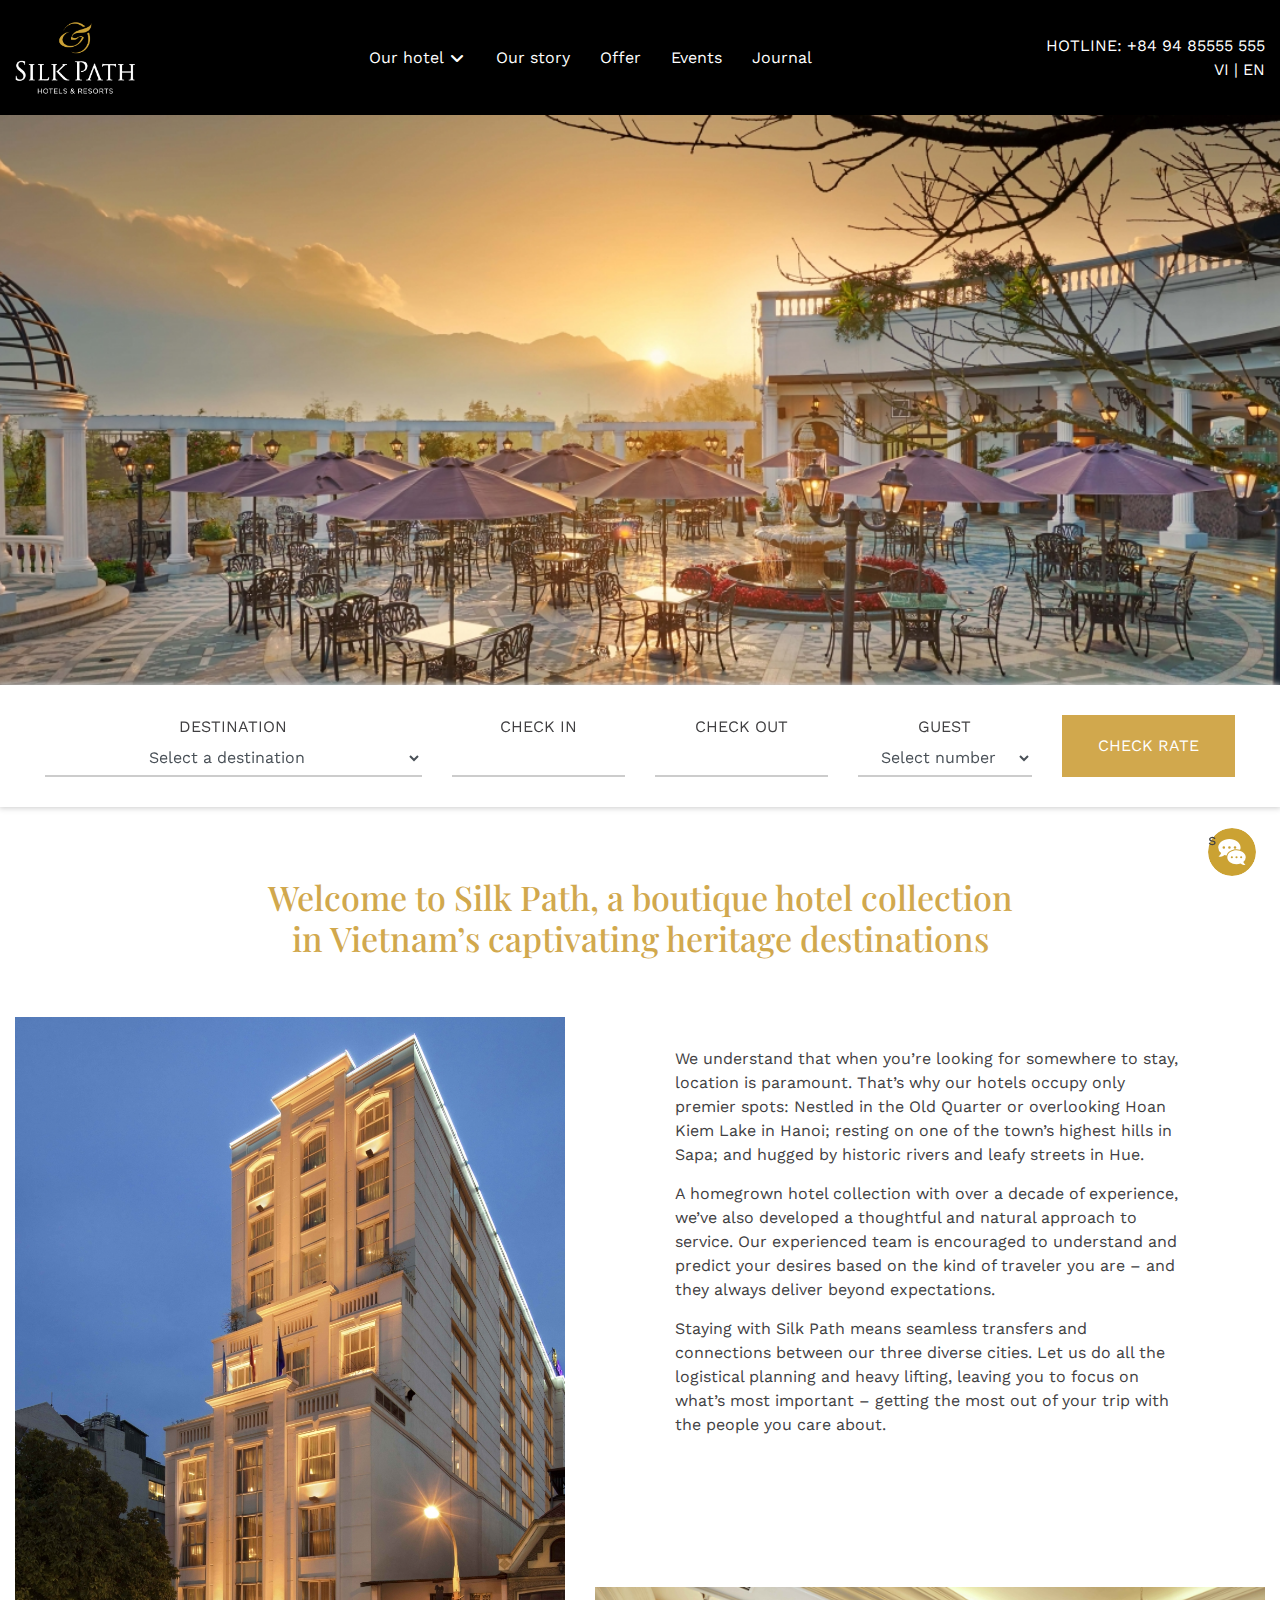
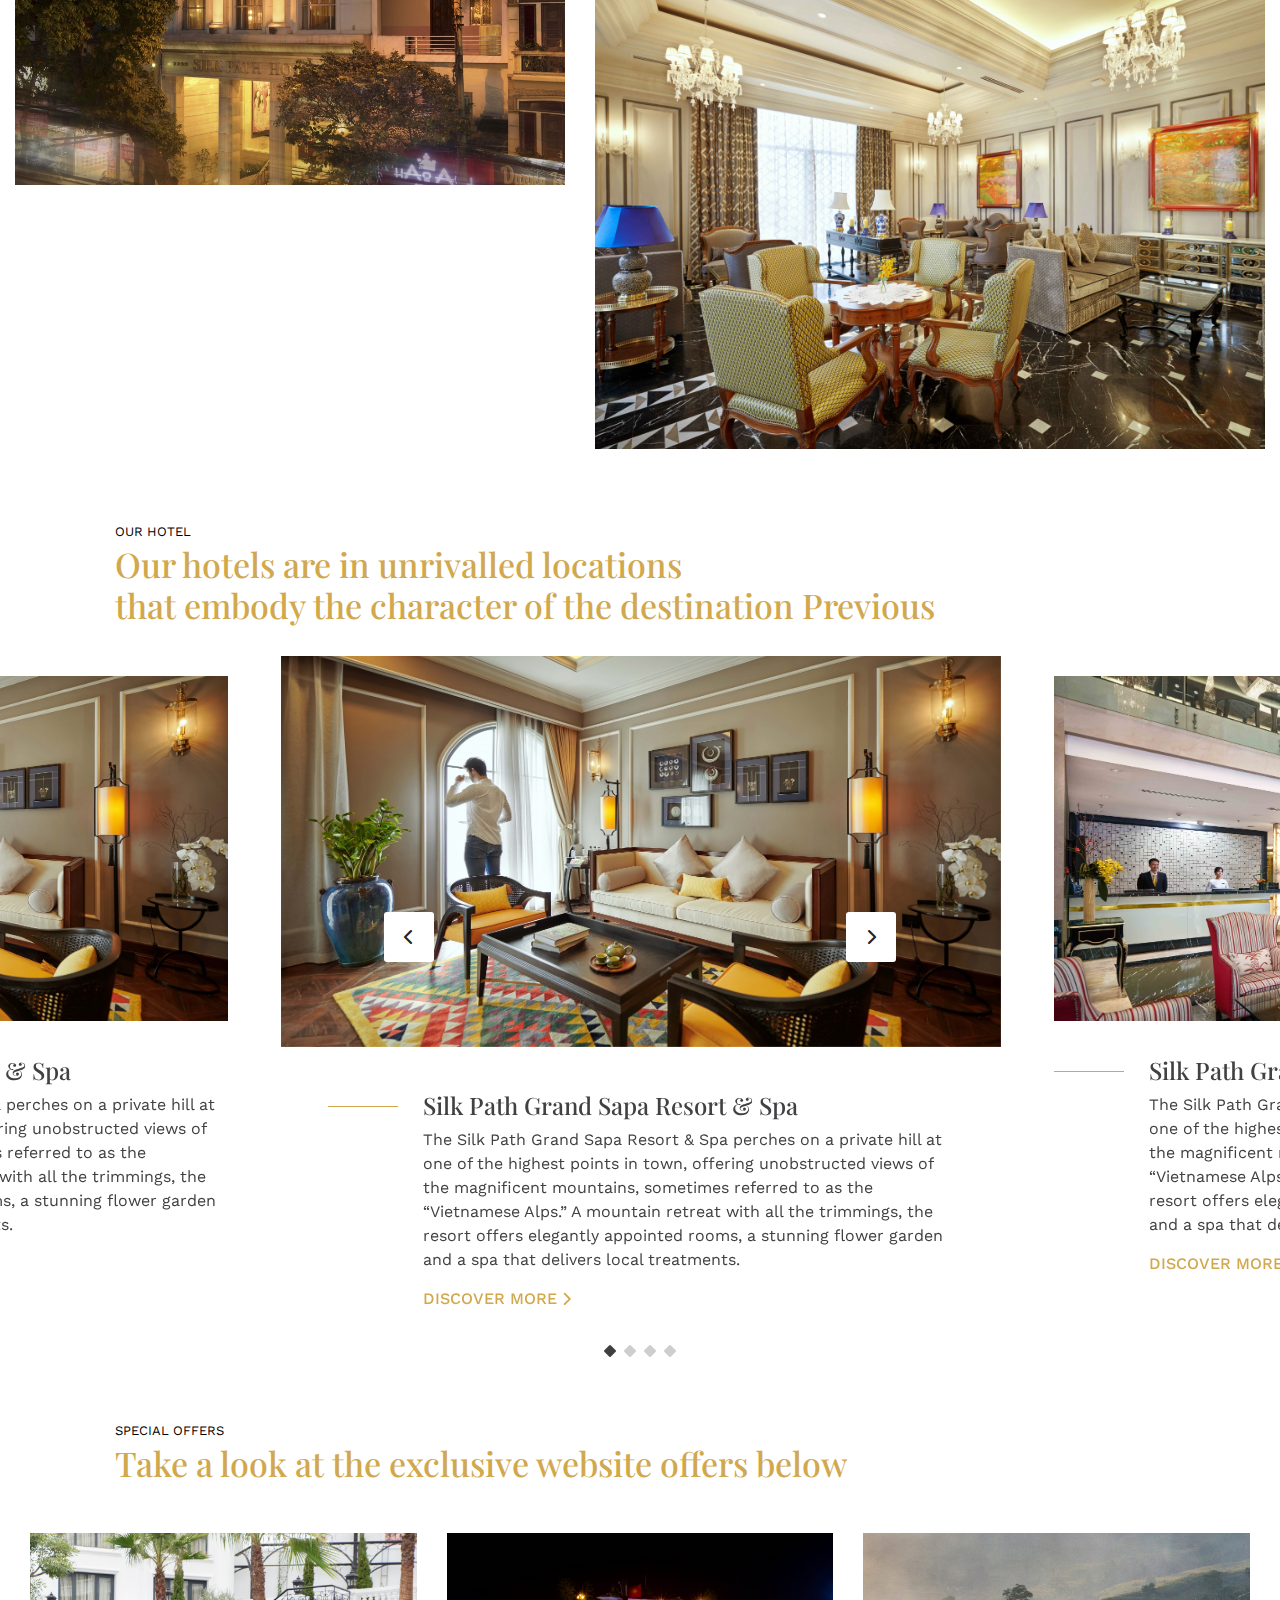
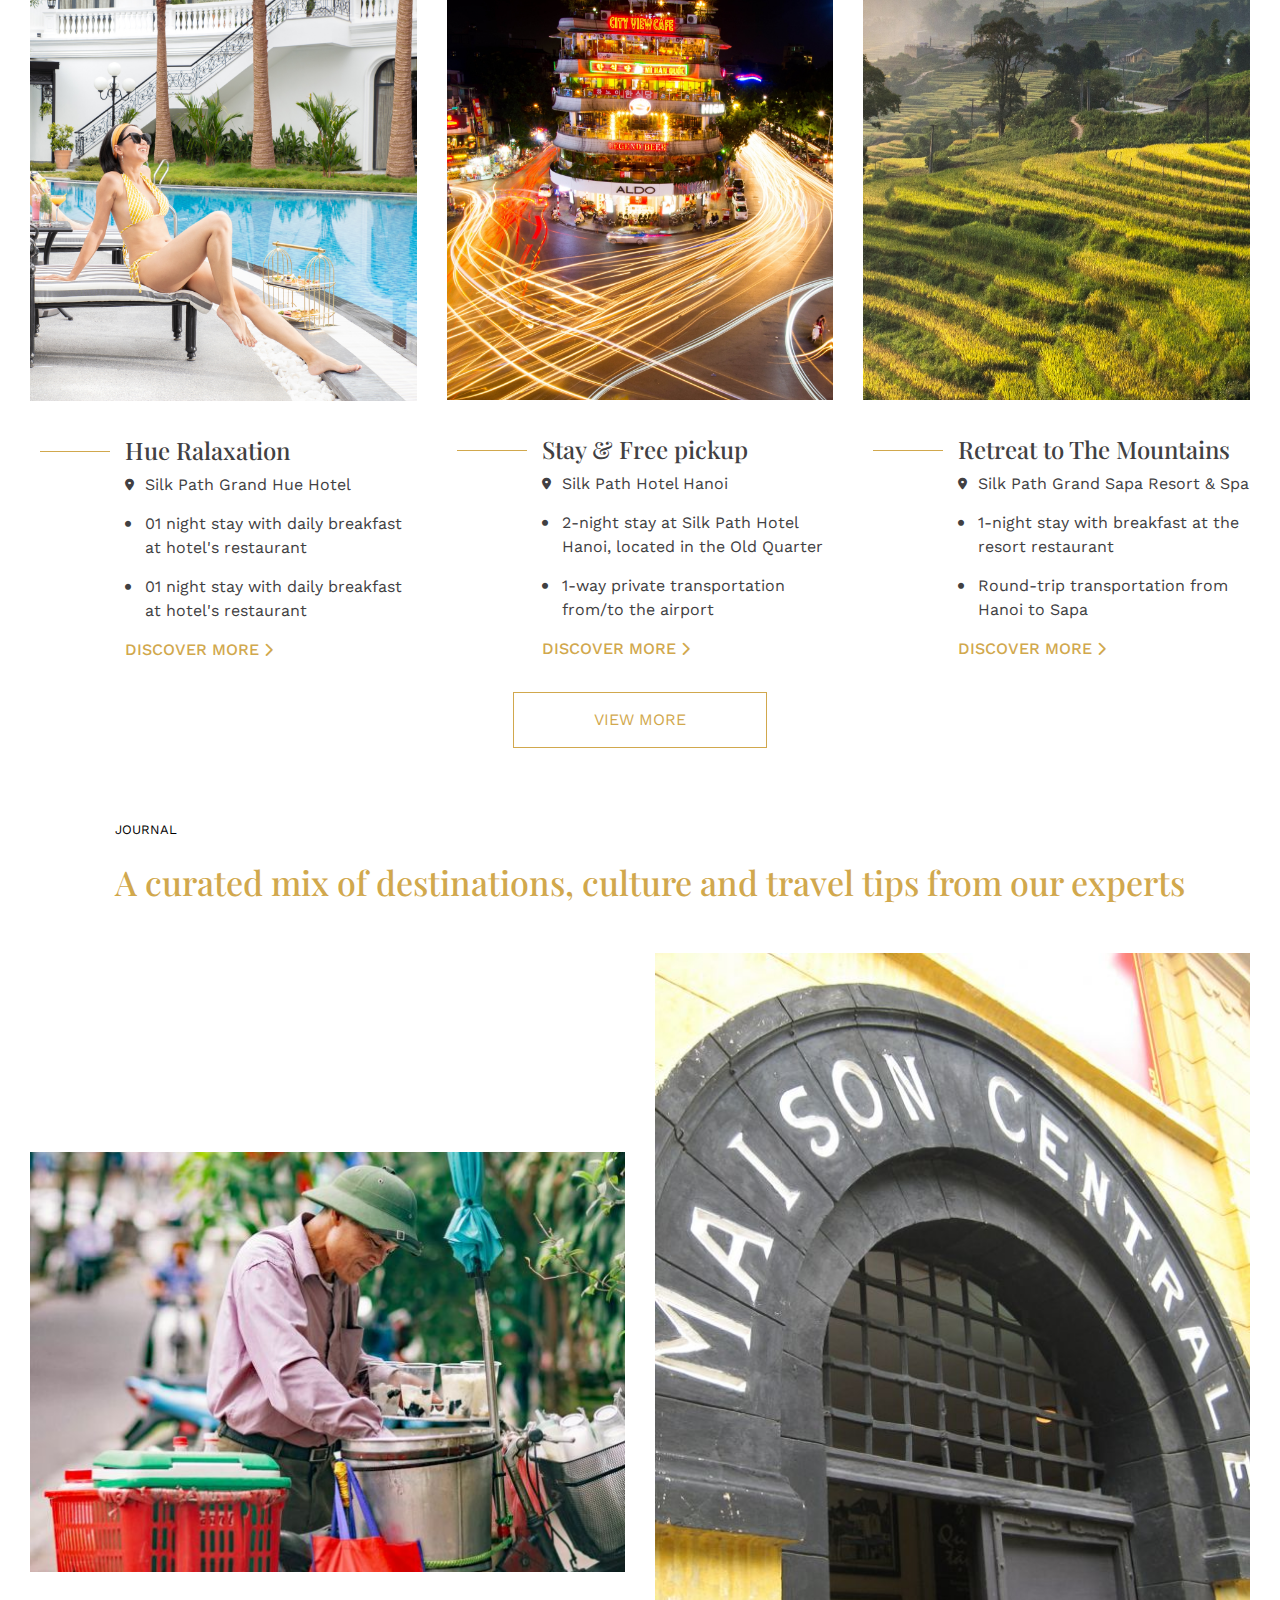
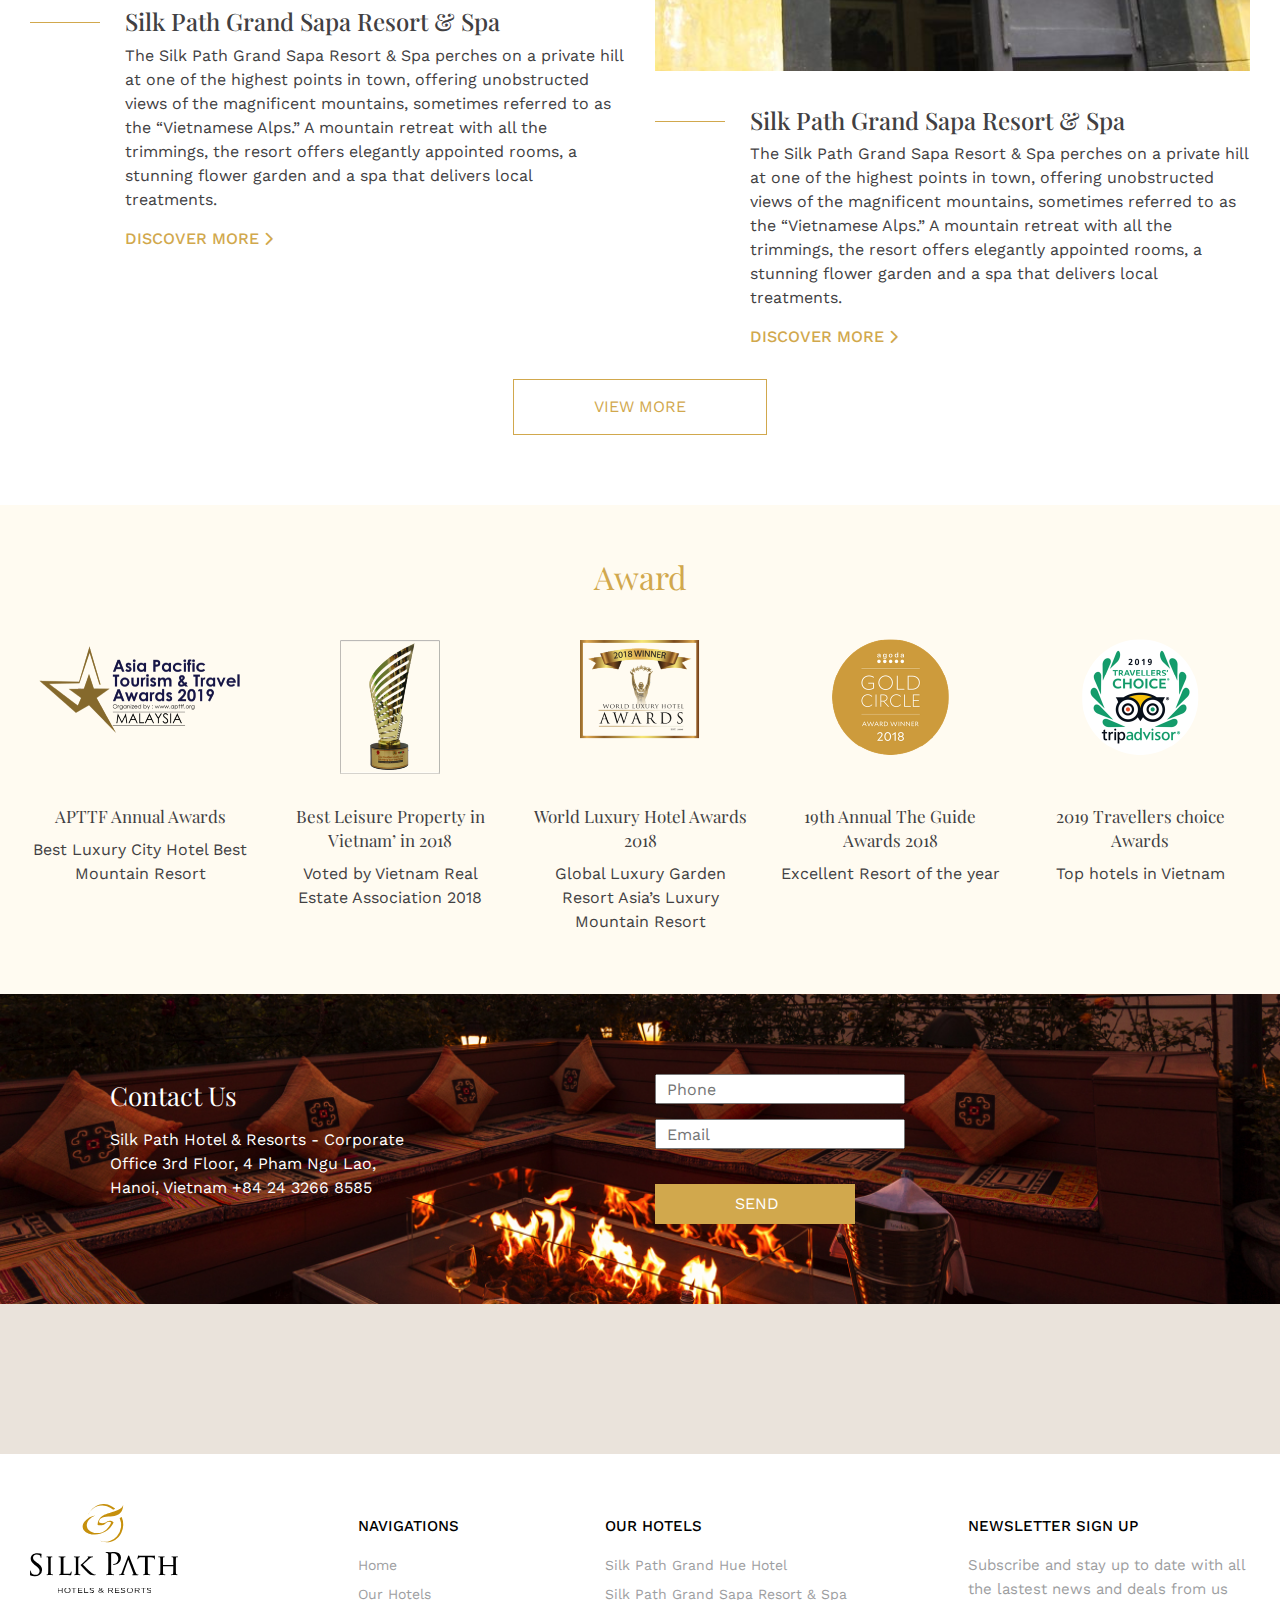
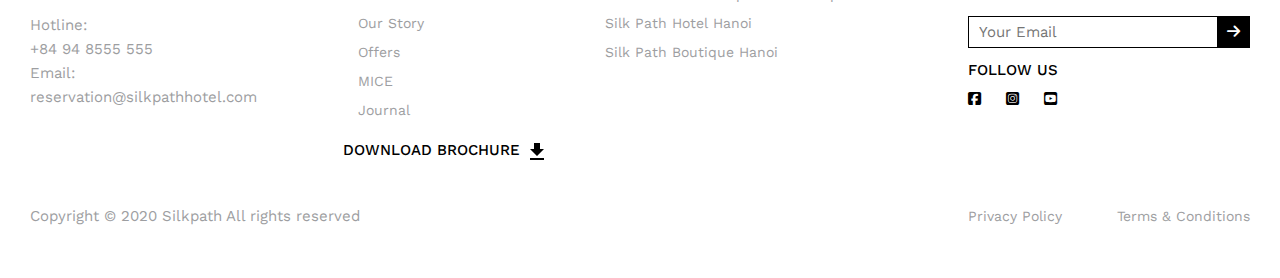
==== index.html @ f896dba0 "d" ====
<!DOCTYPE html>
<html lang="en">

<head>
    <meta charset="UTF-8">
    <meta http-equiv="X-UA-Compatible" content="IE=edge">
    <meta name="viewport" content="width=device-width, initial-scale=1.0">
    <title>PartHotel</title>
    <link rel="stylesheet" href="https://cdnjs.cloudflare.com/ajax/libs/font-awesome/6.1.1/css/all.min.css" />
    <link rel="stylesheet" href="./lib/bootstrap/css/bootstrap.min.css">
    <link rel="stylesheet" href="https://cdnjs.cloudflare.com/ajax/libs/animate.css/4.1.1/animate.min.css" />
    <link rel="stylesheet" href="https://cdnjs.cloudflare.com/ajax/libs/OwlCarousel2/2.3.4/assets/owl.carousel.css" />
    <link rel="stylesheet" href="https://cdnjs.cloudflare.com/ajax/libs/OwlCarousel2/2.3.4/assets/owl.theme.default.min.css" />
    <link rel="stylesheet" href="https://cdnjs.cloudflare.com/ajax/libs/jqueryui/1.12.1/jquery-ui.min.css" />
    <link rel="stylesheet" href="./lib/css/style.css">
</head>

<body>
    <div class="wrapper">
        <header class="header">
            <div class="container">
                <div class="row">
                    <div class="logo">
                        <a href="#">
                            <img src="./images/logo.png" alt="">
                        </a>
                    </div>
                    <nav class="menu">
                        <ul class="menu-list">
                            <li class="menu-item">
                                <a href="#" class="menu-link">
                                    Our hotel
                                </a>
                                <div class="drop-menu">
                                    <div class="container">
                                        <div class="row">
                                            <div class="drop-menu__item col-3">
                                                <a href="">
                                                    <div class="thumd">
                                                        <img src="./images/HUE_-_Menu.jpg" alt="">
                                                    </div>
                                                    <div class="desc">
                                                        <span>Silk Path Grand Sapa Resort & Spa</span>
                                                    </div>
                                                </a>
                                            </div>
                                            <div class="drop-menu__item col-3">
                                                <a href="">
                                                    <div class="thumd">
                                                        <img src="./images/HOTEL_HANOI_-_Menu.jpg" alt="">
                                                    </div>
                                                    <div class="desc">
                                                        <span>Silk Path Grand Hue Hotel</span>
                                                    </div>
                                                </a>

                                            </div>
                                            <div class="drop-menu__item col-3">
                                                <a href="">
                                                    <div class="thumd">
                                                        <img src="./images/SAPA-_Menu.jpg" alt="">
                                                    </div>
                                                    <div class="desc">
                                                        <span>Silk Path Hotel Hanoi</span>
                                                    </div>
                                                </a>

                                            </div>
                                            <div class="drop-menu__item col-3">
                                                <a href="">
                                                    <div class="thumd">
                                                        <img src="./images/Boutique_Hanoi_-_Menu_500x500.jpg" alt="">
                                                    </div>
                                                    <div class="desc">
                                                        <span>Silk Path Boutique Hanoi</span>
                                                    </div>
                                                </a>

                                            </div>
                                        </div>

                                    </div>
                                </div>
                            </li>
                            <li class="menu-item">
                                <a href="#" class="menu-link">
                                    Our story
                                </a>
                            </li>
                            <li class="menu-item">
                                <a href="#" class="menu-link">
                                    Offer
                                </a>
                            </li>
                            <li class="menu-item">
                                <a href="#" class="menu-link">
                                    Events
                                </a>
                            </li>
                            <li class="menu-item">
                                <a href="#" class="menu-link">
                                    Journal
                                </a>
                            </li>
                        </ul>
                    </nav>
                    <div class="header-hotline">
                        <span class="hotline">
                            hotline: 
                            <a href="tel:+84 94 8555 555">
                            +84 94 85555 555
                            </a>
                        </span>
                        <br>
                        <span class="change-language"> vi |</span>
                        <span class="change-language"> en</span>
                    </div>
                    <div class="toggle-menu">
                        <span></span>
                        <span></span>
                        <span></span>
                    </div>
                </div>
            </div>
        </header>
        <main class="main">
            <section class="banner">
                <div class="banner-main owl-carousel owl-theme">
                    <div class="bg-slide">
                        <img src="./images/Home_ban_1.jpg" alt="">
                    </div>
                    <div class="bg-slide">
                        <img src="./images/Home_ban_2.jpg" alt="">
                    </div>
                    <div class="bg-slide">
                        <img src="https://th.bing.com/th/id/R.38cf7e58b9b75344204c9ecca7949e4c?rik=bgV5yjZsQWBWNA&pid=ImgRaw&r=0" alt="">
                    </div>
                </div>
            </section>
            <section class="check-rate">
                <div class="container form-check">
                    <form action="#" class="form-check__content">
                        <div class="row">
                            <div class="col-md-4">
                                <span>destination</span>
                                <select name="hotelname" class="form-control">
                                    <option value="">Select a destination</option>
                                    <option value="silkpart1">
                                        Silk Path Grand Hue Hotel
                                    </option>
                                    <option value="silkpart2">
                                        Silk Path Grand Sapa Resort & Spa
                                    </option>
                                    <option value="silkpart3">
                                        Silk Path Hotel Hanoi
                                    </option>
                                    <option value="silkpart4">
                                        Silk Path Boutique Hanoi
                                    </option>
                                </select>
                            </div>
                            <div class="col-md-2">
                                <span>check in</span>
                                <input type="text" class="form-control check-in" id="date1" name="date1">
                            </div>
                            <div class="col-md-2">
                                <span>check out</span>
                                <input type="text" class="form-control check-out" id="date2" name="date2">
                            </div>
                            <div class="col-md-2">
                                <span>guest</span>
                                <select class="form-control" name="guest-number"> 
                                    <option value="">Select number</option>
                                    <option value="1">1</option>
                                    <option value="2">2</option>
                                    <option value="3">3</option>
                                    <option value="4">4</option>
                                    <option value="5">5</option>
                                    <option value="6">6</option>
                                    <option value="7">7</option>
                                    <option value="8">8</option>
                                    <option value="9">9</option>
                                    <option value="10">10</option>
                                </select>
                            </div>
                            <div class="col-md-2">
                                <button type="submit" class="btn-check-rate">check rate</button>
                            </div>
                        </div>
                    </form>

                </div>
            </section>
            <section class="hotel-area">
                <div class="container">
                    <div class="title">
                        <h3>
                            Welcome to Silk Path, a boutique hotel collection
                            <br> in Vietnam’s captivating heritage destinations
                        </h3>
                    </div>
                    <div class="grid-area">
                        <div class="item thumd">
                            <img src="./images/area.jpg" alt="">
                        </div>
                        <div class="item desc">
                            <p>
                                We understand that when you’re looking for somewhere to stay, location is paramount. That’s why our hotels occupy only premier spots: Nestled in the Old Quarter or overlooking Hoan Kiem Lake in Hanoi; resting on one of the town’s highest hills in Sapa;
                                and hugged by historic rivers and leafy streets in Hue.
                            </p>
                            <p>
                                A homegrown hotel collection with over a decade of experience, we’ve also developed a thoughtful and natural approach to service. Our experienced team is encouraged to understand and predict your desires based on the kind of traveler you are – and they
                                always deliver beyond expectations.
                            </p>
                            <p>
                                Staying with Silk Path means seamless transfers and connections between our three diverse cities. Let us do all the logistical planning and heavy lifting, leaving you to focus on what’s most important – getting the most out of your trip with the people
                                you care about.
                            </p>
                        </div>
                        <div class="item thumd2">
                            <img src="./images/area1.jpg" alt="">
                        </div>
                    </div>
                </div>
            </section>
            <section class="hotel-slide">
                <div class="container">
                    <div class="title-slide">
                        <span class="title-1">our hotel</span>
                        <h3>
                            Our hotels are in unrivalled locations
                            <br> that embody the character of the destination Previous

                        </h3>
                    </div>

                </div>
                <div class="slide-ourhotel owl-carousel owl-theme">
                    <div class="item">
                        <img src="./images/slide1.jpg" alt="">
                        <div class="item-cont">
                            <h4>
                                Silk Path Grand Sapa Resort & Spa
                            </h4>
                            <p>
                                The Silk Path Grand Sapa Resort & Spa perches on a private hill at one of the highest points in town, offering unobstructed views of the magnificent mountains, sometimes referred to as the “Vietnamese Alps.” A mountain retreat with all the trimmings,
                                the resort offers elegantly appointed rooms, a stunning flower garden and a spa that delivers local treatments.
                            </p>
                            <a href="#" class="btn-more">
                                discover more
                            </a>
                        </div>
                    </div>
                    <div class="item">
                        <img src="./images/slide2.jpg" alt="">
                        <div class="item-cont">
                            <h4>
                                Silk Path Grand Sapa Resort & Spa
                            </h4>
                            <p>
                                The Silk Path Grand Sapa Resort & Spa perches on a private hill at one of the highest points in town, offering unobstructed views of the magnificent mountains, sometimes referred to as the “Vietnamese Alps.” A mountain retreat with all the trimmings,
                                the resort offers elegantly appointed rooms, a stunning flower garden and a spa that delivers local treatments.
                            </p>
                            <a href="#" class="btn-more">
                                discover more
                            </a>
                        </div>
                    </div>
                    <div class="item">
                        <img src="./images/slide3.jpg" alt="">
                        <div class="item-cont">
                            <h4>
                                Silk Path Grand Sapa Resort & Spa
                            </h4>
                            <p>
                                The Silk Path Grand Sapa Resort & Spa perches on a private hill at one of the highest points in town, offering unobstructed views of the magnificent mountains, sometimes referred to as the “Vietnamese Alps.” A mountain retreat with all the trimmings,
                                the resort offers elegantly appointed rooms, a stunning flower garden and a spa that delivers local treatments.
                            </p>
                            <a href="#" class="btn-more">
                                discover more
                            </a>
                        </div>
                    </div>
                    <div class="item">
                        <img src="./images/slide1.jpg" alt="">
                        <div class="item-cont">
                            <h4>
                                Silk Path Grand Sapa Resort & Spa
                            </h4>
                            <p>
                                The Silk Path Grand Sapa Resort & Spa perches on a private hill at one of the highest points in town, offering unobstructed views of the magnificent mountains, sometimes referred to as the “Vietnamese Alps.” A mountain retreat with all the trimmings,
                                the resort offers elegantly appointed rooms, a stunning flower garden and a spa that delivers local treatments.
                            </p>
                            <a href="#" class="btn-more">
                                discover more
                            </a>
                        </div>
                    </div>
                </div>
            </section>
            <section class="offer">
                <div class="container">
                    <div class="title-offer">
                        <span class="title-1">SPECIAL OFFERS</span>
                        <h3>
                            Take a look at the exclusive website offers below
                        </h3>
                    </div>
                    <div class="row">

                        <div class="col-md-4 item-offer">
                            <div class="item-offer__thumd">
                                <img src="./images/offer.jpg" alt="">
                            </div>

                            <div class="item-offer__cont">
                                <h4>
                                    Hue Ralaxation
                                </h4>
                                <p class="locate">Silk Path Grand Hue Hotel</p>
                                <p class="list-local">
                                    01 night stay with daily breakfast at hotel's restaurant
                                </p>
                                <p class="list-local">
                                    01 night stay with daily breakfast at hotel's restaurant
                                </p>
                                <a href="#" class="btn-more">
                                discover more
                                </a>
                            </div>
                            <div class="infor-hide">
                                <div class="block-infor">
                                    <h4>
                                        Hue Ralaxation
                                    </h4>
                                    <p>
                                        Make the absolute most of your stay at the Silk Path Grand Hue Hotel with our Hue Relaxation package, from
                                        <strong>
                                            VND 1,980,000 per night
                                        </strong>
                                    </p>
                                    <div class="block-infor__list">
                                        <strong>
                                            Included:
                                        </strong>
                                        <p>
                                            1 night stay with daily breakfast at hotel's restaurant
                                        </p>
                                        <p>
                                            Free of charge for 2 children under 6 (sharing bed with parents)
                                        </p>
                                        <p>
                                            Welcome drink
                                        </p>
                                        <p>
                                            Complimentary early check-in from 12:00, late check-out till 14:00 (subject to hotel availability)
                                        </p>
                                        <p>
                                            Complimentary upgrade to Classic room (subject to hotel availability)
                                        </p>
                                        <p>
                                            Discount 10% at hotel restaurant (not combined with other on-going promotions)
                                        </p>
                                        <p>
                                            Discount 10% at Chi Spa (not combined with other on-going promotions)
                                        </p>
                                        <p>
                                            Free access to swimming pool, fitness center, sauna
                                        </p>
                                    </div>
                                    <a href="#" class="btn-more">
                                        discover more
                                    </a>
                                    <div class="btn">
                                        <a href="#" class="btn_booknow">Book now</a>
                                    </div>
                                </div>
                            </div>
                        </div>
                        <div class="col-md-4 item-offer">
                            <div class="item-offer__thumd">
                                <img src="./images/offer1.jpg" alt="">
                            </div>

                            <div class="item-offer__cont">
                                <h4>
                                    Stay & Free pickup
                                </h4>
                                <p class="locate">Silk Path Hotel Hanoi</p>
                                <p class="list-local">
                                    2-night stay at Silk Path Hotel Hanoi, located in the Old Quarter
                                </p>
                                <p class="list-local">
                                    1-way private transportation from/to the airport
                                </p>
                                <a href="#" class="btn-more">
                                discover more
                                </a>
                            </div>
                            <div class="infor-hide">
                                <div class="block-infor">
                                    <h4>
                                        Stay & Free pickup
                                    </h4>
                                    <p>
                                        Enjoy your stay and feel the vibe of Hanoi at our elegant hotel at the heart of the city, special rate only from
                                        <strong>
                                            VND 1,400,000 night
                                        </strong>
                                    </p>
                                    <div class="block-infor__list">
                                        <strong>
                                            Included:
                                        </strong>
                                        <p>
                                            02-night stay at Superior room
                                        </p>
                                        <p>
                                            Free 1-way private transportation from/to the airport
                                        </p>
                                        <p>
                                            High-speed internet: WiFi & cable
                                        </p>
                                        <p>
                                            Free room upgrade to Deluxe room (upon availability)
                                        </p>
                                        <p>
                                            Free early check-in from 11:00am and late check-out till 02:00pm (upon availability)
                                        </p>

                                    </div>
                                    <a href="#" class="btn-more">
                                        discover more
                                    </a>
                                    <div class="btn">
                                        <a href="#" class="btn_booknow">Book now</a>
                                    </div>
                                </div>
                            </div>
                        </div>
                        <div class="col-md-4 item-offer">
                            <div class="item-offer__thumd">
                                <img src="./images/offer2.jpg" alt="">
                            </div>

                            <div class="item-offer__cont">
                                <h4>
                                    Retreat to The Mountains
                                </h4>
                                <p class="locate">Silk Path Grand Sapa Resort & Spa</p>
                                <p class="list-local">
                                    1-night stay with breakfast at the resort restaurant
                                </p>
                                <p class="list-local">
                                    Round-trip transportation from Hanoi to Sapa
                                </p>
                                <a href="#" class="btn-more">
                                discover more
                                </a>
                            </div>
                            <div class="infor-hide">
                                <div class="block-infor">
                                    <h4>
                                        Retreat to The Mountains
                                    </h4>
                                    <p>
                                        Enjoy one night in a classic balcony room overlooking our lush, green garden, plus roundtrip&nbsp;transportation from Hanoi to Sapa, only
                                        <strong>
                                            VND 1,550,000 per person
                                        </strong>
                                    </p>
                                    <div class="block-infor__list">
                                        <strong>
                                            Included:
                                        </strong>
                                        <p>
                                            1 night at Classic Garden view, with breakfast at the resort restaurant
                                        </p>
                                        <p>
                                            Roundtrip transportation from Hanoi to Sapa
                                        </p>
                                        <p>
                                            Access to the heated indoor swimming pool, gym, Kidz Club
                                        </p>
                                        <p>
                                            Discount 30% on spa services
                                        </p>
                                        <p>
                                            Discount 10% on food & beverage
                                        </p>
                                        <p>
                                            Free early check-in or late check-out (subject to availability)
                                        </p>

                                    </div>
                                    <a href="#" class="btn-more">
                                        discover more
                                    </a>
                                    <div class="btn">
                                        <a href="#" class="btn_booknow">Book now</a>
                                    </div>
                                </div>
                            </div>
                        </div>

                    </div>
                    <div class="view-more__offer">
                        <a href="#" class="btn-viewmore">
                            view more
                        </a>
                    </div>
                </div>
            </section>
            <section class="journal">
                <div class="container">
                    <div class="title">
                        <div class="title-1">
                            journal
                        </div>
                        <h3>
                            A curated mix of destinations, culture and travel tips from our experts
                        </h3>
                    </div>
                    <div class="row">
                        <div class="col-md-6 jour-left">
                            <div class="img-thumd">
                                <img src="./images/jour1.jpg" alt="">
                            </div>
                            <div class="item-cont">
                                <h4>
                                    Silk Path Grand Sapa Resort & Spa
                                </h4>
                                <p>
                                    The Silk Path Grand Sapa Resort & Spa perches on a private hill at one of the highest points in town, offering unobstructed views of the magnificent mountains, sometimes referred to as the “Vietnamese Alps.” A mountain retreat with all the trimmings,
                                    the resort offers elegantly appointed rooms, a stunning flower garden and a spa that delivers local treatments.
                                </p>
                                <a href="#" class="btn-more">
                                    discover more
                                </a>
                            </div>
                        </div>
                        <div class="col-md-6 jour-right">
                            <div class="img-thumd">
                                <img src="./images/jour2.jpg" alt="">
                            </div>
                            <div class="item-cont">
                                <h4>
                                    Silk Path Grand Sapa Resort & Spa
                                </h4>
                                <p>
                                    The Silk Path Grand Sapa Resort & Spa perches on a private hill at one of the highest points in town, offering unobstructed views of the magnificent mountains, sometimes referred to as the “Vietnamese Alps.” A mountain retreat with all the trimmings,
                                    the resort offers elegantly appointed rooms, a stunning flower garden and a spa that delivers local treatments.
                                </p>
                                <a href="#" class="btn-more">
                                    discover more
                                </a>
                            </div>
                        </div>
                    </div>
                    <div class="view-more__journal">
                        <a href="#" class="btn-viewmore">view more</a>
                    </div>
                </div>
            </section>
            <section class="award">
                <div class="container">
                    <div class="title-award">
                        Award
                    </div>
                    <div class="row">
                        <div class="col-md list-award">
                            <div class="img">
                                <img src="./images/award1.png" alt="">
                            </div>
                            <div class="name">
                                APTTF Annual Awards
                            </div>
                            <div class="brief">
                                Best Luxury City Hotel Best Mountain Resort
                            </div>
                        </div>
                        <div class="col-md list-award">
                            <div class="img">
                                <img src="./images/award2.png" alt="">
                            </div>
                            <div class="name">
                                Best Leisure Property in Vietnam’ in 2018
                            </div>
                            <div class="brief">
                                Voted by Vietnam Real Estate Association 2018

                            </div>
                        </div>
                        <div class="col-md list-award">
                            <div class="img">
                                <img src="./images/award3.png" alt="">
                            </div>
                            <div class="name">
                                World Luxury Hotel Awards 2018
                            </div>
                            <div class="brief">
                                Global Luxury Garden Resort Asia’s Luxury Mountain Resort
                            </div>
                        </div>
                        <div class="col-md list-award">
                            <div class="img">
                                <img src="./images/award4.png" alt="">
                            </div>
                            <div class="name">
                                19th Annual The Guide Awards 2018
                            </div>
                            <div class="brief">
                                Excellent Resort of the year
                            </div>
                        </div>
                        <div class="col-md list-award">
                            <div class="img">
                                <img src="./images/award5.png" alt="">
                            </div>
                            <div class="name">
                                2019 Travellers choice Awards
                            </div>
                            <div class="brief">
                                Top hotels in Vietnam
                            </div>
                        </div>
                    </div>
                </div>
            </section>
            <section class="contact-us">
                <div class="container">
                    <div class="row">
                        <div class="col-md-6">
                            <div class="title-contact">
                                Contact Us
                            </div>
                            <div class="contact-infor">
                                <p>
                                    Silk Path Hotel & Resorts - Corporate Office 3rd Floor, 4 Pham Ngu Lao, Hanoi, Vietnam +84 24 3266 8585
                                </p>
                            </div>
                        </div>
                        <div class="col-md-6">
                            <form action="" class="form-contact">
                                <input type="text" name="phone-contact" id="" class="phone-contact" placeholder="Phone">
                                <input type="email" name="email-contact" id="" class="email-contact" placeholder="Email">
                                <button type="submit" class="btn-contact">Send</button>
                            </form>
                        </div>
                    </div>
                </div>
            </section>
            <section class="map">
                <div class="map-main">
                    <iframe src="https://www.google.com/maps/embed?pb=!1m14!1m12!1m3!1d7447.6183430604115!2d105.77457770000002!3d21.040320200000004!2m3!1f0!2f0!3f0!3m2!1i1024!2i768!4f13.1!5e0!3m2!1svi!2s!4v1648433170745!5m2!1svi!2s" width="600" height="450" style="border:0;"
                        allowfullscreen="" loading="lazy" referrerpolicy="no-referrer-when-downgrade"></iframe>
                </div>
            </section>
        </main>
        <footer class="footer">
            <div class="container">
                <div class="row">
                    <div class="col-md-3">
                        <a href="#" class="logo-footer">
                            <img src="./images/logo_foot.svg"">
                        </a>
                        <div class="footer-contact__infor">
                            <div>Hotline:</div>
                            <div>
                                <a href="tel:+84 94 8555 555"> 
                                    +84 94 8555 555
                                </a>
                            </div>
                            <div>Email:</div>
                            <div>
                                <a href="mailto:reservation@silkpathhotel.com">
                                    reservation@silkpathhotel.com
                                </a>
                            </div>
                        </div>
                    </div>
                    <div class="col-md-6">
                        <div class="row">
                            <div class="col-5">
                                <div class="title-footer">
                                    NAVIGATIONS
                                </div>
                                <div class="menu-footer">
                                    <ul>
                                        <li>
                                            <a href="">
                                                Home
                                            </a>
                                        </li>
                                        <li>
                                            <a href="">
                                                Our Hotels
                                            </a>
                                        </li>
                                        <li>
                                            <a href="">
                                                Our Story
                                            </a>
                                        </li>
                                        <li>
                                            <a href="">
                                                Offers
                                            </a>
                                        </li>
                                        <li>
                                            <a href="">
                                                MICE
                                            </a>
                                        </li>
                                        <li>
                                            <a href="">
                                                Journal
                                            </a>
                                        </li>
                                    </ul>
                                </div>
                            </div>
                            <div class="col-7">
                                <div class="title-footer">
                                    OUR HOTELS
                                </div>
                                <div class="menu-footer">
                                    <ul>
                                        <li>
                                            <a href="">
                                                Silk Path Grand Hue Hotel
                                            </a>
                                        </li>
                                        <li>
                                            <a href="">
                                                Silk Path Grand Sapa Resort & Spa
                                            </a>
                                        </li>
                                        <li>
                                            <a href="">
                                                Silk Path Hotel Hanoi
                                            </a>
                                        </li>
                                        <li>
                                            <a href="">
                                                Silk Path Boutique Hanoi
                                            </a>
                                        </li>

                                    </ul>

                                </div>
                            </div>
                            <a href="" class="link-dowload">
                                DOWNLOAD BROCHURE
                                <img src="./images/icon_download.svg" alt="">
                            </a>
                        </div>
                    </div>
                    <div class="col-md-3">
                        <div class="title-footer">
                            NEWSLETTER SIGN UP
                        </div>
                        <p class="text-sub">
                            Subscribe and stay up to date with all the lastest news and deals from us
                        </p>
                        <div class="sub-contact">
                            <input type="text" name="email-sub" id="" class="email-sub" placeholder="Your Email">
                            <button type="submit" class="btn-sub">
                                <!-- <i class="fa-solid fa-arrow-right"></i> -->
                            </button>
                        </div>
                        <div class="title-footer follow-us">
                            follow us
                        </div>
                        <div class="social">
                            <a href="">
                                <i class="fa-brands fa-facebook-square"></i>
                            </a>
                            <a href="">
                                <i class="fa-brands fa-instagram-square"></i>
                            </a>
                            <a href="">
                                <i class="fa-brands fa-youtube-square"></i>
                            </a>
                        </div>
                    </div>
                </div>
                <div class="row btm-footer">
                    <div class="col-md-9">
                        Copyright © 2020 Silkpath All rights reserved
                    </div>
                    <div class="col-md-3">
                        <a href="" class="link-footer">Privacy Policy </a>
                        <a href="" class="link-footer">Terms & Conditions</a>
                    </div>
                </div>
            </div>
        </footer>
        <div class="mobile-menu">
            <div class="mobile-menu__cont">
                <div class="close">
                    <span></span>
                    <span></span>
                    <span></span>
                </div>
                <div class="mobile-title">
                    Menu
                </div>
                <ul class="mobile-list">
                    <li>
                        <a href="">OUR HOTELS</a>
                        <ul class="menu-child">
                            <li><a href="">
                                SILK PATH GRAND SAPA RESORT & SPA
                            </a></li>
                            <li><a href="">
                                SILK PATH GRAND HUE HOTEL
                            </a></li>
                            <li><a href="">
                                SILK PATH HOTEL HANOI
                            </a></li>
                            <li><a href="">
                                SILK PATH BOUTIQUE HANOI
                            </a></li>
                        </ul>
                    </li>
                    <li>
                        <a href="">OUR STORY</a>
                    </li>
                    <li>
                        <a href="">OFFERS</a>
                    </li>
                    <li>
                        <a href="">EVENTS</a>
                    </li>
                    <li>
                        <a href="">JOURNAL</a>
                    </li>
                </ul>
            </div>
        </div>
        <div class="triggle-btn">
            s
        </div>
    </div>
    <script src="./lib/bootstrap/js/bootstrap.min.js"></script>
    <script src="./lib/js/jquery-3.6.0.min.js"></script>

    <script src="https://cdnjs.cloudflare.com/ajax/libs/OwlCarousel2/2.3.4/owl.carousel.min.js "></script>
    <script src="https://cdnjs.cloudflare.com/ajax/libs/jqueryui/1.12.1/jquery-ui.min.js"></script>
    <script src="./lib/js/style.js"></script>
</body>

</html>
---- lib/css/style.css ----
@charset "UTF-8";
@import url("https://fonts.googleapis.com/css2?family=Playfair+Display:ital,wght@0,400;0,500;0,700;0,800;0,900;1,500&family=Work+Sans:ital,wght@0,300;0,400;0,500;0,600;0,700;0,800;0,900;1,300;1,400;1,800&display=swap");
* {
  margin: 0;
  padding: 0;
  box-sizing: border-box;
}

.header {
  background-color: black;
  padding: 20px 0;
  color: white;
  position: relative;
}
.header .logo img {
  width: 120px;
  height: 75px;
  object-fit: cover;
}
.header .menu-list {
  display: flex;
  flex-wrap: wrap;
  align-items: center;
  gap: 30px;
  list-style: none;
  margin-bottom: 0;
}
.header .menu-list .menu-item .menu-link {
  display: inline-block;
  color: currentColor;
  position: relative;
}
.header .menu-list .menu-item .menu-link:hover {
  color: #D1A84D;
}
.header .menu-list .menu-item:nth-child(1) {
  margin-right: 22px;
}
.header .menu-list .menu-item:nth-child(1) .menu-link::before {
  content: "\f107";
  font-family: "Fontawesome";
  position: absolute;
  top: 50%;
  right: -20px;
  transform: translate(0, -50%);
  transition: all 0.3s linear;
}
.header .menu-list .menu-item .drop-menu {
  position: absolute;
  left: 0;
  right: 0;
  background: black;
  z-index: 2;
  top: 0;
  opacity: 0;
  visibility: hidden;
  padding: 20px 0;
  transition: all 0.3s linear;
}
.header .menu-list .menu-item .drop-menu .row {
  align-items: flex-start;
}
.header .menu-list .menu-item .drop-menu .row .thumd img {
  width: 100%;
  height: 100%;
  object-fit: cover;
}
.header .menu-list .menu-item .drop-menu .row .desc {
  font-family: "Playfair Display";
  text-align: center;
  padding: 20px 0;
  color: white;
}
.header .menu-list .menu-item.show .menu-link::before {
  transform: translate(0, -50%) rotate(180deg);
  transition: all 0.3s linear;
}
.header .menu-list .menu-item.show .drop-menu {
  top: 88px;
  opacity: 1;
  visibility: visible;
  transition: all 0.3s linear;
}
.header .header-hotline {
  text-align: right;
  text-transform: uppercase;
}
.header .header-hotline a {
  color: currentColor;
}
.header .toggle-menu {
  width: 30px;
  height: 25px;
  cursor: pointer;
  display: none;
}
.header .toggle-menu span {
  display: block;
  width: 30px;
  height: 3px;
  margin-bottom: 5px;
  background-color: currentColor;
  transition: all 0.3s linear;
}
.header .toggle-menu.show span:nth-child(1) {
  transform: translateY(8px) translateX(0) rotate(45deg);
  transition: all 0.3s ease-in-out;
}
.header .toggle-menu.show span:nth-child(2) {
  opacity: 0;
}
.header .toggle-menu.show span:nth-child(3) {
  transform: translateY(-8px) translateX(0) rotate(-45deg);
  transition: all 0.3s ease-in-out;
}
@media (max-width: 865px) {
  .header .menu {
    display: none;
  }
  .header .header-hotline {
    display: none;
  }
  .header .toggle-menu {
    display: block;
  }
}

.header.fixed {
  position: fixed;
  top: 0;
  left: 0;
  right: 0;
  z-index: 9;
  padding: 12px 0;
}

section.banner .banner-main .bg-slide {
  height: 70vh;
}
section.banner .banner-main .bg-slide img {
  width: 100%;
  height: 100%;
  object-fit: cover;
}
@media (max-width: 768px) {
  section.banner .banner-main .bg-slide {
    height: 50vh;
  }
}
@media (max-width: 540px) {
  section.banner .banner-main .bg-slide {
    height: 30vh;
  }
}
section.banner .banner-main .owl-dots {
  display: none !important;
}

section.check-rate .form-check {
  padding: 30px;
  background: #fff;
  margin-top: -60px;
  position: relative;
  z-index: 1;
  box-shadow: 0px 0px 6px 1px #ccc;
}
section.check-rate .form-check span {
  display: block;
  text-align: center;
  text-transform: uppercase;
}
section.check-rate .form-check .form-control {
  border-radius: 0;
  border: none;
  border-bottom: solid 2px #ccc;
  text-align: center;
}
@media (max-width: 768px) {
  section.check-rate .form-check .form-control {
    margin-bottom: 20px;
  }
}
section.check-rate .form-check .btn-check-rate {
  background: #D1A84D;
  color: #fff;
  font-size: 16px;
  text-transform: uppercase;
  border: none;
  width: 100%;
  padding: 19px;
}
@media (max-width: 768px) {
  section.check-rate .form-check .btn-check-rate {
    padding: 15px;
  }
}

section.hotel-area {
  padding: 70px 0 70px;
}
section.hotel-area .title {
  text-align: center;
}
section.hotel-area .grid-area {
  display: grid;
  grid-template-columns: repeat(8, 1fr);
  grid-template-rows: repeat(8, 1fr);
  grid-gap: 30px;
  padding-top: 50px;
}
section.hotel-area .grid-area .thumd {
  grid-column: 1/span 4;
  grid-row: 1/span 7;
}
section.hotel-area .grid-area .thumd img {
  width: 100%;
  height: 100%;
  object-fit: cover;
}
section.hotel-area .grid-area .desc {
  grid-column: 5/span 8;
  grid-row: 1/span 5;
  padding: 30px 80px 70px;
}
section.hotel-area .grid-area .thumd2 {
  grid-column: 5/span 8;
  grid-row: 6/span 8;
}
section.hotel-area .grid-area .thumd2 img {
  width: 100%;
  height: 100%;
  object-fit: cover;
}
@media (max-width: 991px) {
  section.hotel-area .grid-area {
    grid-gap: 16px;
  }
  section.hotel-area .grid-area .desc {
    padding: 30px 15px 0;
  }
}
@media (max-width: 768px) {
  section.hotel-area .grid-area {
    grid-template-rows: auto;
  }
  section.hotel-area .grid-area .thumd {
    grid-column: 1/span 8;
    grid-row: 1/span 3;
    height: 50vh;
  }
  section.hotel-area .grid-area .desc {
    grid-column: 1/span 8;
    grid-row: 4/span 2;
    padding: 15px;
  }
  section.hotel-area .grid-area .thumd2 {
    grid-column: 1/span 8;
    grid-row: 6/span 3;
  }
}
@media (max-width: 768px) {
  section.hotel-area {
    padding: 30px 0;
  }
}

section.hotel-slide .title-slide {
  margin-left: 100px;
}
@media (max-width: 768px) {
  section.hotel-slide .title-slide {
    margin-left: 0;
  }
}
section.hotel-slide .slide-ourhotel {
  margin-top: 30px;
  position: relative;
}
section.hotel-slide .slide-ourhotel .owl-item.center .item img {
  transform: scale(1.15);
}
section.hotel-slide .slide-ourhotel .owl-item.center .item .item-cont {
  margin-top: 70px;
}
@media (max-width: 768px) {
  section.hotel-slide .slide-ourhotel .owl-item.center .item .item-cont {
    margin: 50px 15px 0;
  }
}
@media (max-width: 540px) {
  section.hotel-slide .slide-ourhotel .owl-item.center .item .item-cont {
    padding-left: 55px;
  }
  section.hotel-slide .slide-ourhotel .owl-item.center .item .item-cont::before {
    width: 35px;
  }
}
section.hotel-slide .slide-ourhotel .item {
  margin: 0 auto;
  padding: 20px 0;
}
section.hotel-slide .slide-ourhotel .owl-nav button {
  position: absolute;
  top: 36%;
  width: 50px;
  height: 50px;
  background-color: white;
  color: #222020;
  margin: 0;
  transition: all 0.3s ease-in-out;
}
section.hotel-slide .slide-ourhotel .owl-nav button:focus {
  outline: none;
}
section.hotel-slide .slide-ourhotel .owl-nav button:hover {
  background-color: #D1A84D;
}
@media (max-width: 768px) {
  section.hotel-slide .slide-ourhotel .owl-nav button {
    display: none;
  }
}
section.hotel-slide .slide-ourhotel .owl-nav button.owl-prev {
  left: 30%;
}
section.hotel-slide .slide-ourhotel .owl-nav button.owl-prev::before {
  content: "\f053";
  position: absolute;
  font-family: "fontawesome";
  top: 50%;
  left: 50%;
  transform: translate(-50%, -50%);
}
section.hotel-slide .slide-ourhotel .owl-nav button.owl-prev span {
  display: none;
}
section.hotel-slide .slide-ourhotel .owl-nav button.owl-next {
  right: 30%;
}
section.hotel-slide .slide-ourhotel .owl-nav button.owl-next::before {
  content: "\f054";
  position: absolute;
  font-family: "fontawesome";
  top: 50%;
  left: 50%;
  transform: translate(-50%, -50%);
}
section.hotel-slide .slide-ourhotel .owl-nav button.owl-next span {
  display: none;
}
section.hotel-slide .slide-ourhotel .owl-dots button {
  position: relative;
  width: 20px;
  height: 20px;
}
section.hotel-slide .slide-ourhotel .owl-dots button::before {
  content: "♦";
  position: absolute;
  font-family: "fontawesome";
  top: 50%;
  left: 50%;
  font-size: 12px;
  transform: translate(-50%, -50%);
  opacity: 0.25;
}
section.hotel-slide .slide-ourhotel .owl-dots button:focus {
  outline: none;
}
section.hotel-slide .slide-ourhotel .owl-dots button span {
  display: none;
}
section.hotel-slide .slide-ourhotel .owl-dots button.active::before {
  opacity: 0.75;
  color: black;
}

section.offer {
  padding-top: 50px;
}
section.offer .title-offer {
  margin-left: 100px;
  margin-bottom: 50px;
}
@media (max-width: 768px) {
  section.offer .title-offer {
    margin-left: 0;
    margin-bottom: 30px;
  }
}
section.offer .row {
  align-items: flex-start;
}
section.offer .row .item-offer {
  position: relative;
  overflow: hidden;
}
section.offer .row .item-offer__thumd img {
  max-width: 100%;
  width: 100%;
  height: 100%;
  object-fit: cover;
}
@media (max-width: 768px) {
  section.offer .row .item-offer__thumd {
    height: 50vh;
  }
}
section.offer .row .item-offer__cont {
  margin-top: 35px;
  padding-left: 95px;
  position: relative;
  max-width: 395px;
}
section.offer .row .item-offer__cont::before {
  content: "";
  width: 70px;
  height: 1px;
  position: absolute;
  left: 10px;
  top: 15px;
  background: #D1A84D;
}
section.offer .row .item-offer__cont .locate {
  position: relative;
  margin-left: 20px;
}
section.offer .row .item-offer__cont .locate::before {
  content: "\f3c5";
  position: absolute;
  font-family: "fontawesome";
  font-size: 12px;
  margin-left: -20px;
}
section.offer .row .item-offer__cont .list-local {
  position: relative;
  margin-left: 20px;
}
section.offer .row .item-offer__cont .list-local::before {
  content: "\f111";
  position: absolute;
  font-family: "fontawesome";
  font-size: 6px;
  margin-left: -20px;
}
@media (max-width: 768px) {
  section.offer .row .item-offer__cont {
    max-width: none;
  }
}
@media (max-width: 540px) {
  section.offer .row .item-offer__cont {
    padding-left: 55px;
  }
  section.offer .row .item-offer__cont::before {
    width: 35px;
  }
}
section.offer .row .item-offer .infor-hide {
  position: absolute;
  bottom: 0;
  left: 15px;
  right: 15px;
  height: 0;
  background-image: linear-gradient(to bottom, rgba(202, 195, 187, 0.1) 5%, #cac3bb 45%, #cac3bb);
  opacity: 0;
  visibility: hidden;
  transition: all 0.3s linear;
}
section.offer .row .item-offer .infor-hide .block-infor {
  width: 100%;
  position: absolute;
  bottom: 30px;
  padding: 0 30px;
  display: flex;
  flex-direction: column;
}
section.offer .row .item-offer .infor-hide .block-infor__list p {
  margin-bottom: 0;
  margin-left: 20px;
  position: relative;
}
section.offer .row .item-offer .infor-hide .block-infor__list p::before {
  content: "\f111";
  position: absolute;
  font-family: "fontawesome";
  font-size: 5px;
  margin-left: -20px;
}
@media (max-width: 1300px) {
  section.offer .row .item-offer .infor-hide .block-infor__list p:not(:nth-child(-n+4)) {
    display: none;
  }
}
section.offer .row .item-offer .infor-hide .block-infor .btn-more {
  margin-top: 15px;
}
section.offer .row .item-offer .infor-hide .block-infor .btn_booknow {
  font-size: 16px;
  font-weight: 500;
  color: #000;
  padding: 10px 40px;
  background: #EAE3DB;
  text-transform: uppercase;
  display: inline-block;
  margin-top: 15px;
  transition: all 0.3s linear;
}
section.offer .row .item-offer .infor-hide .block-infor .btn_booknow:hover {
  background-color: #D1A84D;
  color: white;
  transition: all 0.3s linear;
}
section.offer .row .item-offer:hover .infor-hide {
  height: 100%;
  opacity: 1;
  visibility: visible;
  transition: all 0.3s linear;
}
@media (max-width: 768px) {
  section.offer .row .item-offer {
    margin-bottom: 30px;
  }
}
@media (max-width: 540px) {
  section.offer .row {
    margin: 0 -15px;
  }
}
section.offer .view-more__offer {
  text-align: center;
}

section.journal {
  margin: 70px 0;
}
section.journal .title {
  margin-left: 100px;
  margin-bottom: 50px;
}
@media (max-width: 768px) {
  section.journal .title {
    margin-left: 0;
    margin-bottom: 30px;
  }
}
section.journal .row .jour-left .img-thumd {
  height: 420px;
  margin-top: 100px;
  overflow: hidden;
}
section.journal .row .jour-left .img-thumd img {
  width: 100%;
  height: 100%;
  object-fit: cover;
  transition: all 0.3s linear;
}
section.journal .row .jour-left .img-thumd img:hover {
  transform: scale(1.15);
  transition: all 0.3s linear;
}
@media (max-width: 768px) {
  section.journal .row .jour-left .img-thumd {
    margin-top: 0;
  }
}
@media (max-width: 768px) {
  section.journal .row .jour-left {
    margin-bottom: 40px;
  }
  section.journal .row .jour-left .img-thumd {
    height: 50vh;
  }
}
section.journal .row .jour-right .img-thumd {
  overflow: hidden;
}
section.journal .row .jour-right .img-thumd img {
  width: 100%;
  height: 100%;
  object-fit: cover;
  transition: all 0.3s linear;
}
section.journal .row .jour-right .img-thumd img:hover {
  transform: scale(1.15);
  transition: all 0.3s linear;
}
@media (max-width: 768px) {
  section.journal .row .jour-right .img-thumd {
    height: 50vh;
  }
}
@media (max-width: 540px) {
  section.journal .row {
    margin: 0 -15px;
  }
}
section.journal .view-more__journal {
  text-align: center;
}

section.award {
  background: #FFFBF1;
  padding: 60px 0px;
}
section.award .title-award {
  font-family: "Playfair Display", serif;
  color: #D1A84D;
  font-size: 32px;
  text-align: center;
  margin-bottom: 50px;
}
section.award .row {
  align-items: flex-start;
}
section.award .row .list-award {
  text-align: center;
}
section.award .row .list-award .img {
  height: 135px;
  margin-bottom: 30px;
}
section.award .row .list-award .name {
  font-family: "Playfair Display", serif;
  font-size: 17px;
  margin-bottom: 10px;
}
@media (max-width: 768px) {
  section.award {
    padding: 30px 0;
  }
}

section.contact-us {
  background: url("../../images/bg_contact-100.jpg") no-repeat;
  background-position: center;
  background-size: cover;
  padding: 80px;
  color: white;
}
section.contact-us .title-contact {
  font-family: "Playfair Display", serif;
  font-size: 26px;
  margin-bottom: 20px;
}
section.contact-us .contact-infor {
  width: 60%;
}
section.contact-us .form-contact {
  display: flex;
  flex-direction: column;
}
section.contact-us .form-contact input {
  margin-bottom: 15px;
  width: 250px;
  height: 30px;
  padding: 5px 10px;
}
section.contact-us .form-contact input:focus {
  outline: none;
}
section.contact-us .form-contact .btn-contact {
  text-transform: uppercase;
  color: #fff;
  display: inline-block;
  padding: 8px 80px;
  background: #D1A84D;
  margin-top: 20px;
  width: 200px;
  border: none;
  cursor: pointer;
}
@media (max-width: 768px) {
  section.contact-us {
    padding: 40px;
  }
  section.contact-us .contact-infor {
    width: 100%;
  }
}

section.map {
  height: 150px;
  background: #EAE3DB;
}
section.map iframe {
  width: 100%;
  height: 100%;
}

.footer {
  padding: 50px 0px;
  background: #fff;
  color: #9D9EA1;
  font-size: 15px;
}
.footer .row {
  align-items: flex-start;
}
.footer .link-dowload {
  position: relative;
  text-transform: uppercase;
  color: #000;
  font-weight: 500;
  display: inline-block;
  bottom: 0;
}
.footer .link-dowload img {
  width: 24px;
}
@media (max-width: 768px) {
  .footer .link-dowload {
    margin: 0 auto;
  }
}
.footer .logo-footer img {
  width: 148px;
  margin-bottom: 20px;
}
.footer-contact__infor a {
  color: #9D9EA1;
}
.footer .title-footer {
  margin-top: 10px;
  margin-bottom: 15px;
  font-weight: 500;
  text-transform: uppercase;
  color: #000;
}
.footer .menu-footer ul {
  list-style-type: none;
}
.footer .menu-footer ul li {
  margin-bottom: 5px;
}
.footer .menu-footer ul li a {
  color: #9D9EA1;
  transition: all 0.3s;
  font-size: 14px;
}
.footer .menu-footer ul li a:hover {
  color: #000;
}
.footer .sub-contact {
  display: flex;
  align-items: center;
  justify-content: center;
}
.footer .sub-contact .email-sub {
  border: solid 1px #000;
  padding: 5px 10px;
  width: 250px;
  height: 32px;
  float: left;
  outline: none;
}
.footer .sub-contact .btn-sub {
  width: 32px;
  height: 32px;
  background-color: #000;
  border: solid 1px #000;
  outline: none;
  position: relative;
}
.footer .sub-contact .btn-sub::before {
  content: "\f061";
  position: absolute;
  font-family: "fontawesome";
  color: white;
  top: 50%;
  left: 50%;
  transform: translate(-50%, -50%);
}
.footer .follow-us {
  margin-bottom: 5px;
}
.footer .social a {
  margin-right: 20px;
}
.footer .social a i {
  color: #000;
}
.footer .social a i:hover {
  color: #9D9EA1;
}
.footer .btm-footer {
  margin-top: 40px;
}
.footer .btm-footer .link-footer {
  color: #9D9EA1;
  font-size: 14px;
}
.footer .btm-footer .link-footer:nth-child(2) {
  margin-left: 50px;
}
@media (max-width: 768px) {
  .footer {
    text-align: center;
  }
}

.mobile-menu {
  width: 100%;
  position: fixed;
  display: none;
  top: 0;
  left: 100%;
  bottom: 0;
  z-index: 11;
  overflow: hidden;
  opacity: 0;
  background: #231f20;
  transition: all 0.5s;
}
.mobile-menu__cont {
  padding: 80px;
  position: relative;
}
.mobile-menu__cont .close {
  position: absolute;
  top: 40px;
  right: 15px;
  color: white;
}
.mobile-menu__cont .close span {
  display: block;
  width: 30px;
  height: 3px;
  margin-bottom: 5px;
  background-color: currentColor;
  transition: all 0.3s linear;
}
.mobile-menu__cont .close span:nth-child(1) {
  transform: translateY(8px) translateX(0) rotate(45deg);
  transition: all 0.3s ease-in-out;
}
.mobile-menu__cont .close span:nth-child(2) {
  opacity: 0;
}
.mobile-menu__cont .close span:nth-child(3) {
  transform: translateY(-8px) translateX(0) rotate(-45deg);
  transition: all 0.3s ease-in-out;
}
.mobile-menu__cont .mobile-title {
  font-size: 30px;
  color: #c1c1c1;
  display: inline-block;
  border-bottom: solid 1px #6b6b6b;
  padding-bottom: 35px;
  margin-bottom: 35px;
  line-height: 1;
  font-weight: 300;
}
.mobile-menu__cont .mobile-list {
  list-style-type: none;
}
.mobile-menu__cont .mobile-list li {
  font-size: 18px;
  margin-bottom: 25px;
  line-height: 1.3;
}
.mobile-menu__cont .mobile-list li a {
  color: #fff;
  text-transform: uppercase;
  transition: all 0.3s linear;
}
.mobile-menu__cont .mobile-list li a:hover {
  color: #D1A84D;
  margin-left: 6px;
  transition: all 0.3s linear;
  font-style: italic;
}
.mobile-menu__cont .mobile-list li .menu-child {
  list-style-type: none;
  padding-left: 15px;
  margin-top: 15px;
}
@media (max-width: 540px) {
  .mobile-menu__cont {
    padding: 80px 30px;
  }
}
@media (max-width: 865px) {
  .mobile-menu {
    display: block;
  }
}

.mobile-menu.show {
  left: 0;
  opacity: 1;
}

.triggle-btn {
  cursor: pointer;
  position: fixed;
  right: 1.5em;
  bottom: 1.5em;
  background-color: #D1A84D;
  height: 48px;
  width: 48px;
  border-radius: 50%;
  z-index: 2;
  background: url("../../images/quick.svg");
  margin-bottom: 0 !important;
  box-shadow: 1px 2px 0px #fff;
}

body {
  font-family: "Work Sans", sans-serif;
  font-size: 16px;
  line-height: 24px;
  color: #414042;
  background: #fff;
}

h1,
h2,
h3,
h4 {
  font-family: "Playfair Display", serif;
}

a {
  text-decoration: none;
}

::-webkit-scrollbar {
  display: none;
}

a:hover {
  text-decoration: none;
}

.container {
  max-width: 1300px;
}

.row {
  display: flex;
  flex-wrap: wrap;
  justify-content: space-between;
  align-items: center;
  margin: 0;
}

h3 {
  font-size: 34px;
  color: #D1A84D;
}
@media (max-width: 768px) {
  h3 {
    font-size: 28px;
  }
}

h4 {
  font-size: 24px;
}

p {
  margin-bottom: 15px;
}

.title-1 {
  color: #000000;
  font-size: 13px;
  text-transform: uppercase;
  margin-bottom: 20px;
}

.item-cont {
  margin-top: 35px;
  padding-left: 95px;
  position: relative;
}
.item-cont::before {
  content: "";
  width: 70px;
  height: 1px;
  position: absolute;
  left: 0;
  top: 15px;
  background: #D1A84D;
}
@media (max-width: 540px) {
  .item-cont {
    padding-left: 55px;
  }
  .item-cont::before {
    width: 35px;
  }
}

.btn-more {
  font-size: 16px;
  font-weight: 500;
  color: #D1A84D;
  text-transform: uppercase;
  position: relative;
}
.btn-more::after {
  content: "\f054";
  font-size: 14px;
  font-family: "Fontawesome";
}
.btn-more:hover {
  color: #000000;
}

.btn-viewmore {
  font-size: 16px;
  text-transform: uppercase;
  color: #D1A84D;
  display: inline-block;
  padding: 15px 80px;
  border: solid 1px #D1A84D;
  margin: 30px auto auto;
  transition: all 0.8s linear;
}
.btn-viewmore:hover {
  color: white;
  background-color: #D1A84D;
}

/*# sourceMappingURL=style.css.map */
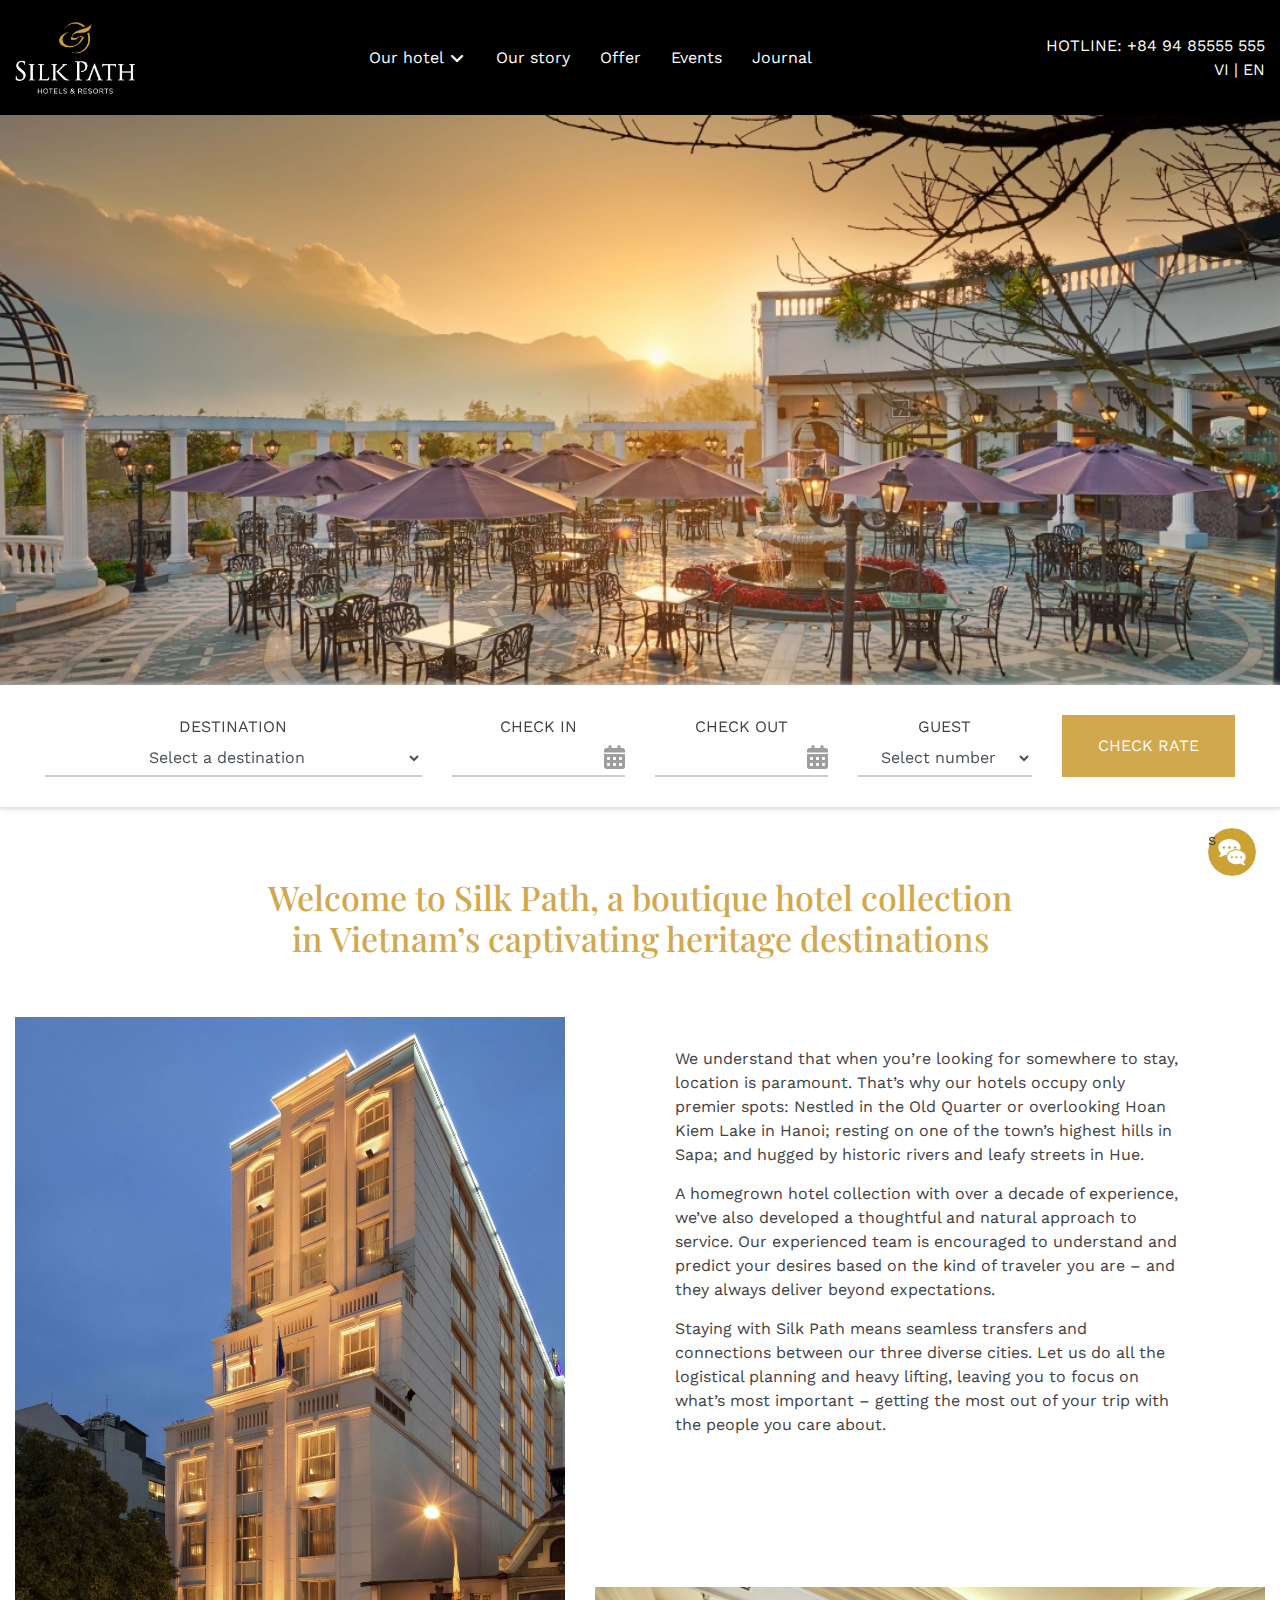
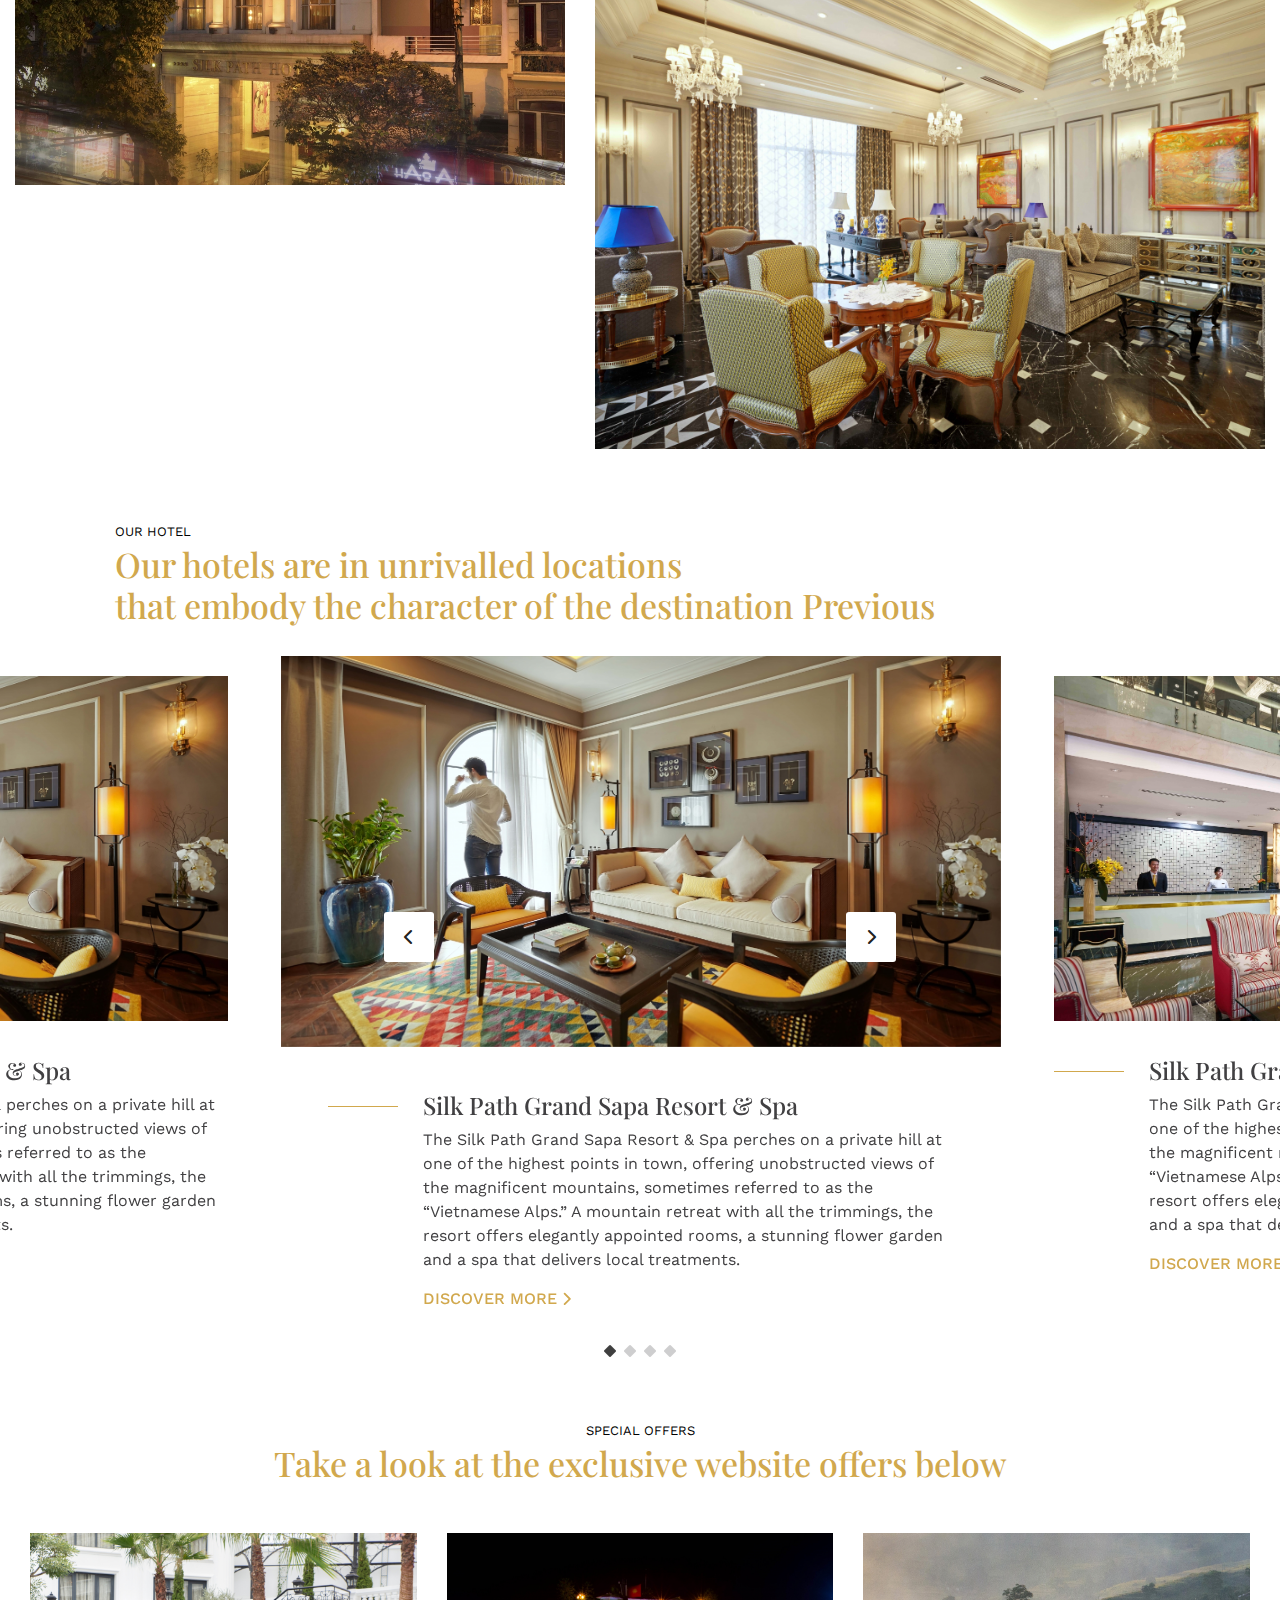
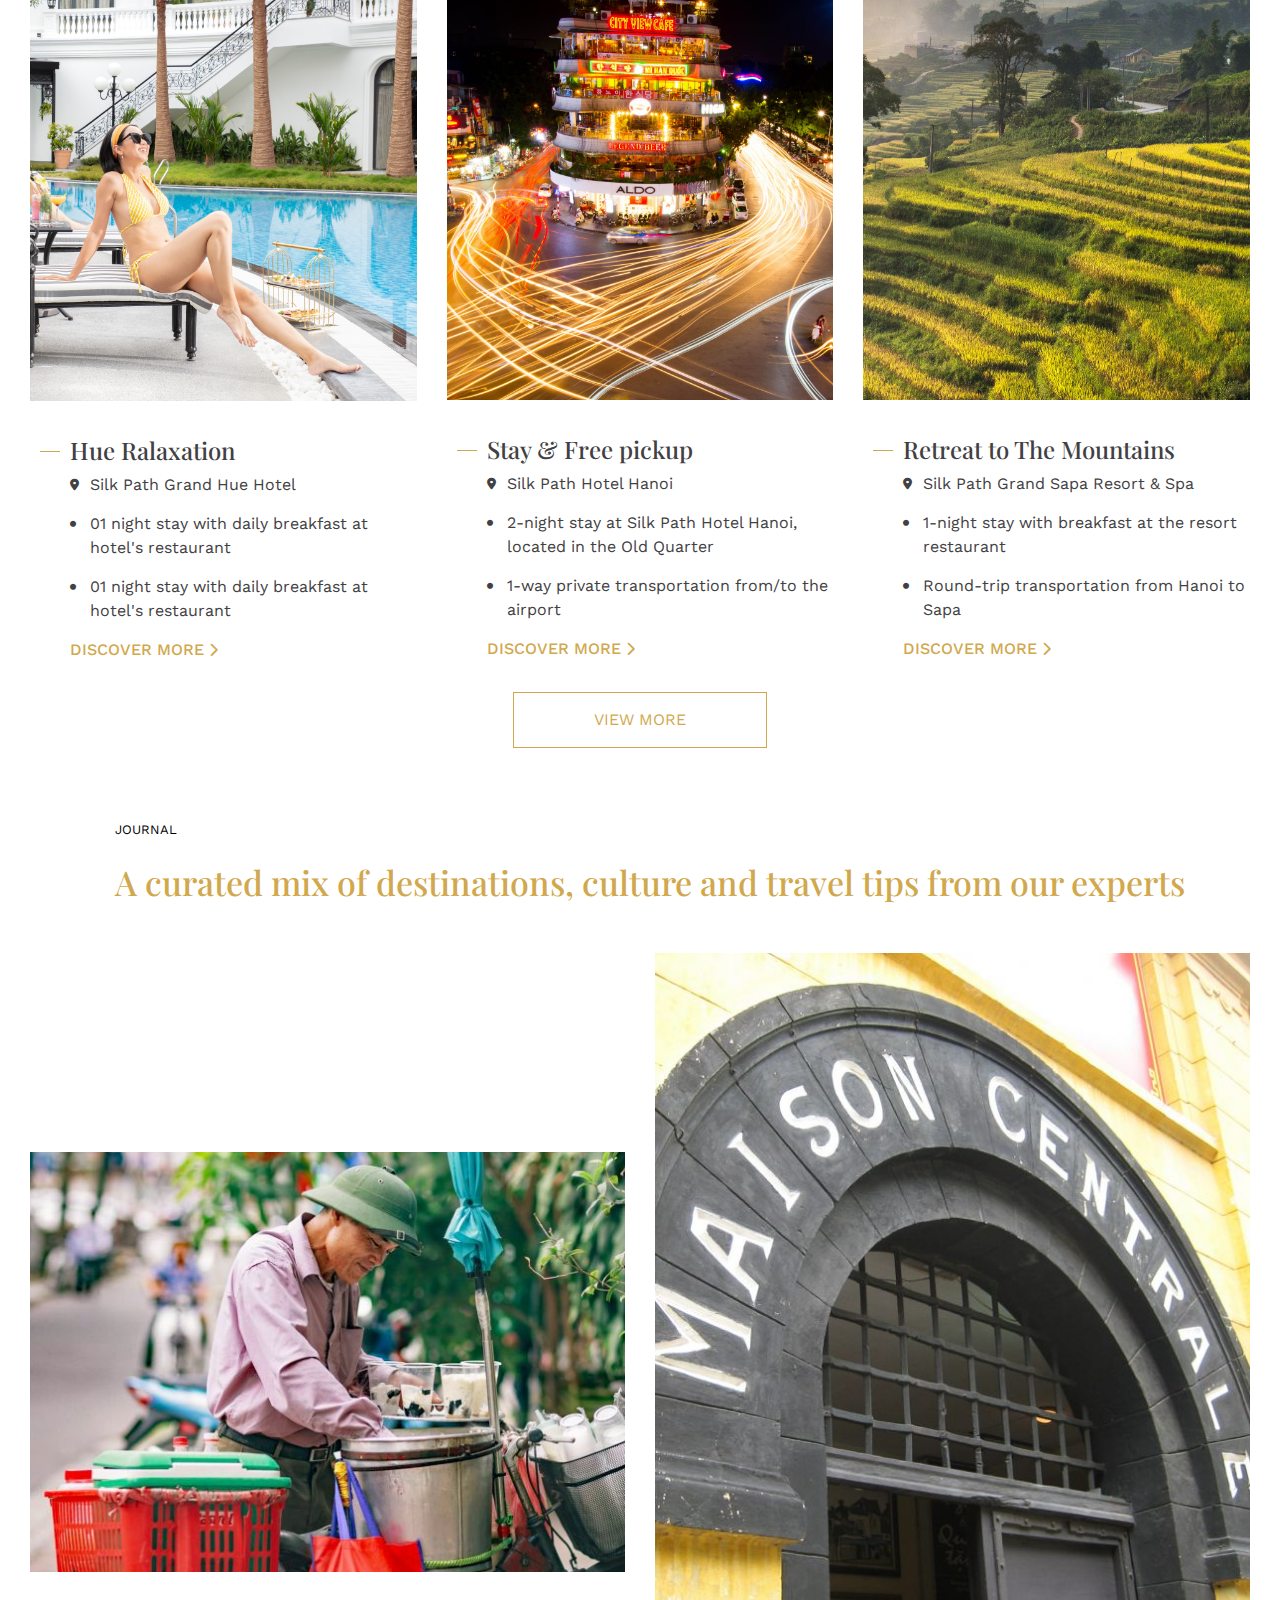
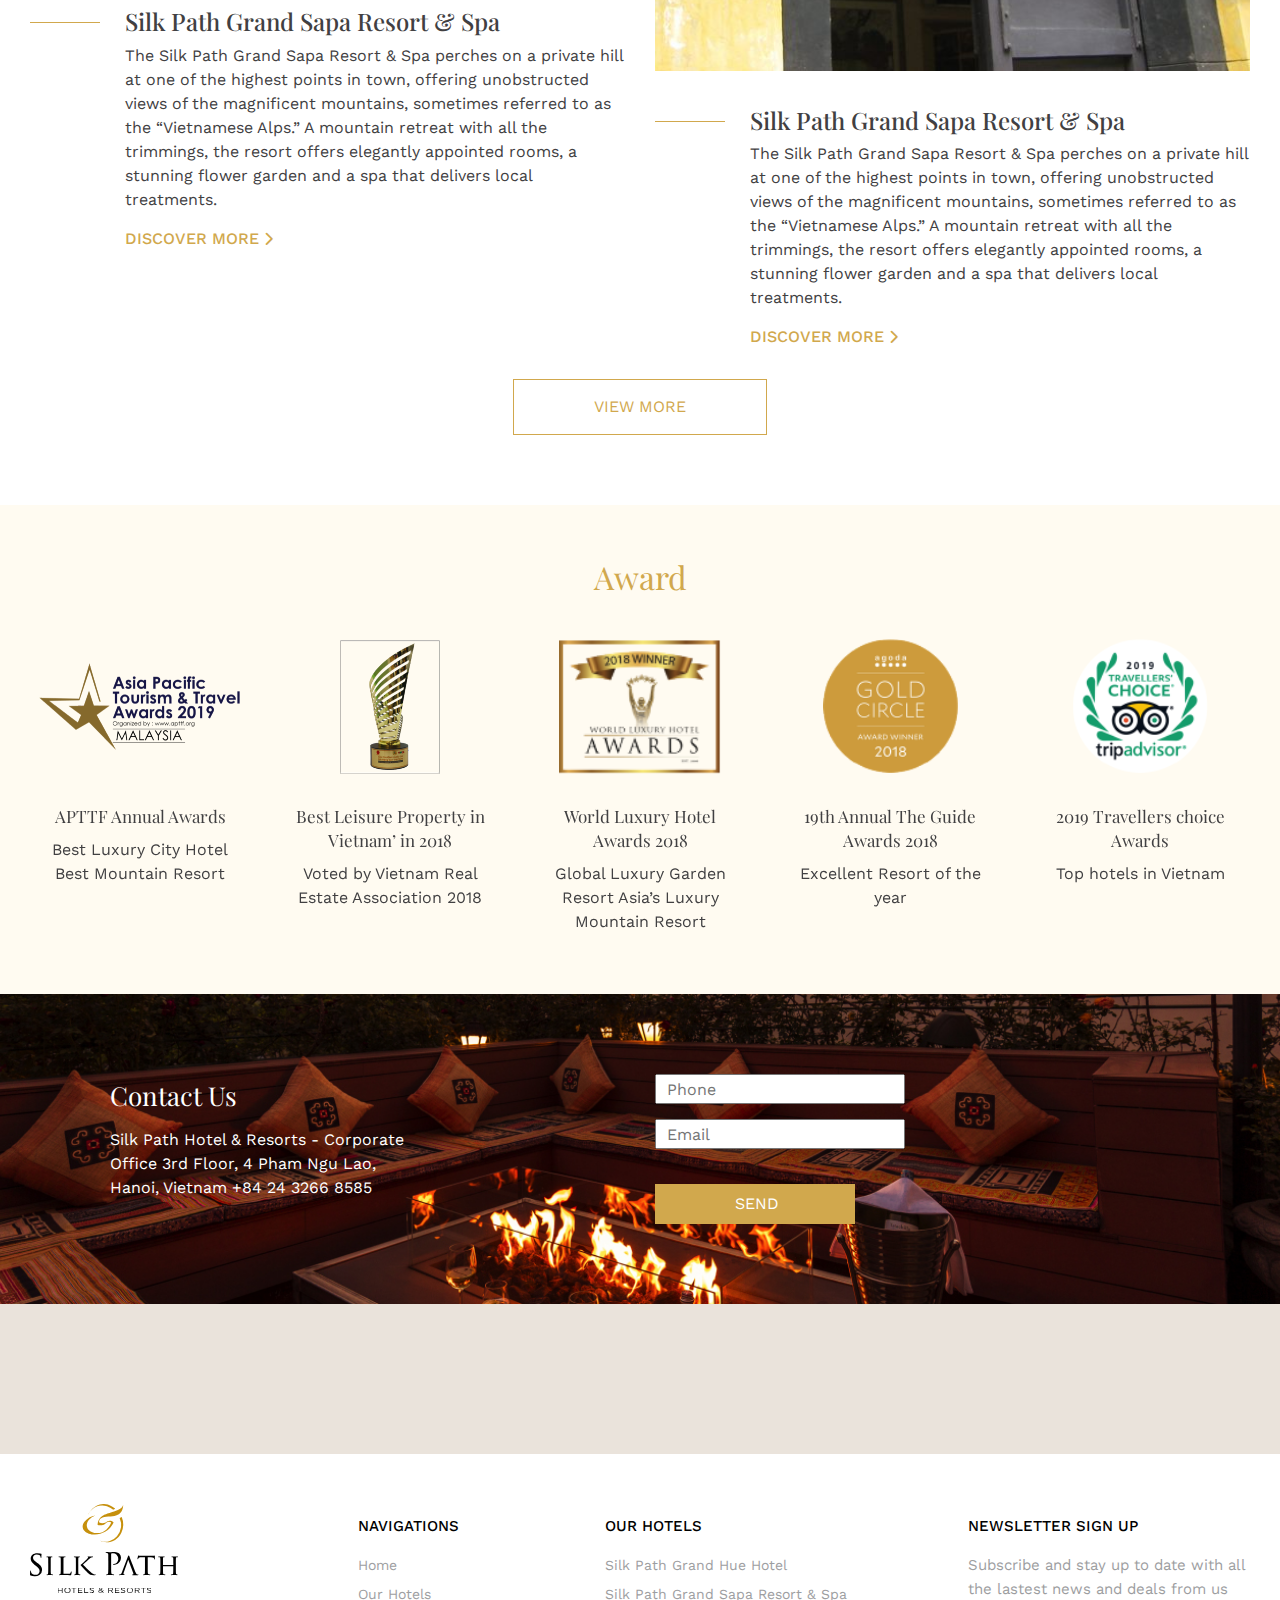
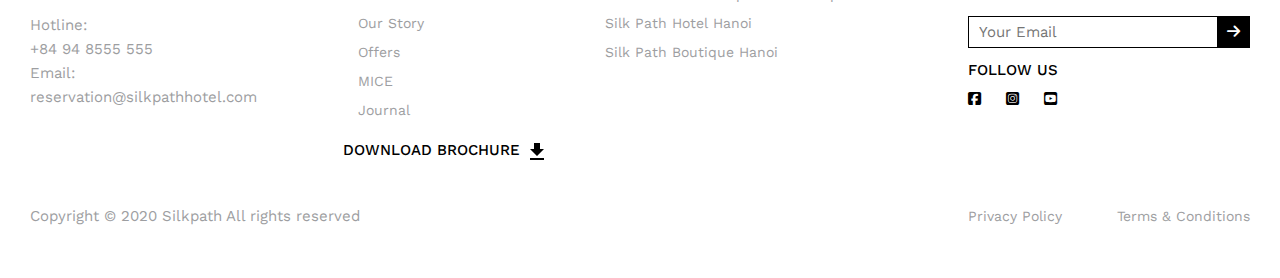
==== commit f6daa6cf: "x" ====
--- a/index.html
+++ b/index.html
@@ -21,14 +21,14 @@
             <div class="container">
                 <div class="row">
                     <div class="logo">
-                        <a href="#">
+                        <a href="index.html">
                             <img src="./images/logo.png" alt="">
                         </a>
                     </div>
                     <nav class="menu">
                         <ul class="menu-list">
                             <li class="menu-item">
-                                <a href="#" class="menu-link">
+                                <a class="menu-link">
                                     Our hotel
                                 </a>
                                 <div class="drop-menu">
@@ -83,22 +83,22 @@
                                 </div>
                             </li>
                             <li class="menu-item">
-                                <a href="#" class="menu-link">
+                                <a href="our-story.html" class="menu-link">
                                     Our story
                                 </a>
                             </li>
                             <li class="menu-item">
-                                <a href="#" class="menu-link">
+                                <a href="offer.html" class="menu-link">
                                     Offer
                                 </a>
                             </li>
                             <li class="menu-item">
-                                <a href="#" class="menu-link">
+                                <a href="event.html" class="menu-link">
                                     Events
                                 </a>
                             </li>
                             <li class="menu-item">
-                                <a href="#" class="menu-link">
+                                <a href="journal.html" class="menu-link">
                                     Journal
                                 </a>
                             </li>
@@ -567,8 +567,8 @@
                     <div class="title-award">
                         Award
                     </div>
-                    <div class="row">
-                        <div class="col-md list-award">
+                    <div class="award-slide owl-carousel owl-theme">
+                        <div class=" list-award">
                             <div class="img">
                                 <img src="./images/award1.png" alt="">
                             </div>
@@ -579,7 +579,7 @@
                                 Best Luxury City Hotel Best Mountain Resort
                             </div>
                         </div>
-                        <div class="col-md list-award">
+                        <div class=" list-award">
                             <div class="img">
                                 <img src="./images/award2.png" alt="">
                             </div>
@@ -591,7 +591,7 @@
 
                             </div>
                         </div>
-                        <div class="col-md list-award">
+                        <div class="list-award">
                             <div class="img">
                                 <img src="./images/award3.png" alt="">
                             </div>
@@ -602,7 +602,7 @@
                                 Global Luxury Garden Resort Asia’s Luxury Mountain Resort
                             </div>
                         </div>
-                        <div class="col-md list-award">
+                        <div class="list-award">
                             <div class="img">
                                 <img src="./images/award4.png" alt="">
                             </div>
@@ -613,7 +613,18 @@
                                 Excellent Resort of the year
                             </div>
                         </div>
-                        <div class="col-md list-award">
+                        <div class="list-award">
+                            <div class="img">
+                                <img src="./images/award5.png" alt="">
+                            </div>
+                            <div class="name">
+                                2019 Travellers choice Awards
+                            </div>
+                            <div class="brief">
+                                Top hotels in Vietnam
+                            </div>
+                        </div>
+                        <div class="list-award">
                             <div class="img">
                                 <img src="./images/award5.png" alt="">
                             </div>
@@ -688,7 +699,7 @@
                                 <div class="menu-footer">
                                     <ul>
                                         <li>
-                                            <a href="">
+                                            <a href="index.html">
                                                 Home
                                             </a>
                                         </li>
@@ -698,22 +709,22 @@
                                             </a>
                                         </li>
                                         <li>
-                                            <a href="">
+                                            <a href="our-story.html">
                                                 Our Story
                                             </a>
                                         </li>
                                         <li>
-                                            <a href="">
+                                            <a href="offer.html">
                                                 Offers
                                             </a>
                                         </li>
                                         <li>
-                                            <a href="">
+                                            <a href="event.html">
                                                 MICE
                                             </a>
                                         </li>
                                         <li>
-                                            <a href="">
+                                            <a href="journal.html">
                                                 Journal
                                             </a>
                                         </li>
@@ -809,7 +820,7 @@
                 </div>
                 <ul class="mobile-list">
                     <li>
-                        <a href="">OUR HOTELS</a>
+                        <a href="index.html">OUR HOTELS</a>
                         <ul class="menu-child">
                             <li><a href="">
                                 SILK PATH GRAND SAPA RESORT & SPA
@@ -826,16 +837,16 @@
                         </ul>
                     </li>
                     <li>
-                        <a href="">OUR STORY</a>
+                        <a href="our-story.html">OUR STORY</a>
                     </li>
                     <li>
-                        <a href="">OFFERS</a>
+                        <a href="offer.html">OFFERS</a>
                     </li>
                     <li>
-                        <a href="">EVENTS</a>
+                        <a href="event.html">EVENTS</a>
                     </li>
                     <li>
-                        <a href="">JOURNAL</a>
+                        <a href="journal.html">JOURNAL</a>
                     </li>
                 </ul>
             </div>
--- a/lib/css/style.css
+++ b/lib/css/style.css
@@ -180,6 +180,20 @@
     margin-bottom: 20px;
   }
 }
+section.check-rate .form-check .col-md-2:nth-child(2), section.check-rate .form-check .col-md-2:nth-child(3) {
+  position: relative;
+  display: block;
+}
+section.check-rate .form-check .col-md-2:nth-child(2)::before, section.check-rate .form-check .col-md-2:nth-child(3)::before {
+  content: "\f073";
+  position: absolute;
+  font-family: "fontawesome";
+  top: 30px;
+  color: #414042;
+  opacity: 0.5;
+  right: 15px;
+  font-size: 24px;
+}
 section.check-rate .form-check .btn-check-rate {
   background: #D1A84D;
   color: #fff;
@@ -191,6 +205,11 @@
 }
 @media (max-width: 768px) {
   section.check-rate .form-check .btn-check-rate {
+    padding: 15px;
+  }
+}
+@media (max-width: 991px) {
+  section.check-rate .form-check {
     padding: 15px;
   }
 }
@@ -445,6 +464,14 @@
 @media (max-width: 768px) {
   section.offer .row .item-offer__cont {
     max-width: none;
+  }
+}
+@media (min-width: 768px) and (max-width: 1300px) {
+  section.offer .row .item-offer__cont {
+    padding-left: 40px;
+  }
+  section.offer .row .item-offer__cont::before {
+    width: 20px;
   }
 }
 @media (max-width: 540px) {
@@ -609,20 +636,26 @@
   text-align: center;
   margin-bottom: 50px;
 }
-section.award .row {
-  align-items: flex-start;
-}
-section.award .row .list-award {
-  text-align: center;
-}
-section.award .row .list-award .img {
+section.award .award-slide .list-award {
+  text-align: center;
+  padding: 0 20px;
+}
+section.award .award-slide .list-award .img {
   height: 135px;
   margin-bottom: 30px;
 }
-section.award .row .list-award .name {
+section.award .award-slide .list-award .img img {
+  height: 100%;
+  object-fit: contain;
+}
+section.award .award-slide .list-award .name {
   font-family: "Playfair Display", serif;
   font-size: 17px;
   margin-bottom: 10px;
+}
+section.award .award-slide .owl-nav,
+section.award .award-slide .owl-dots {
+  display: none;
 }
 @media (max-width: 768px) {
   section.award {
@@ -685,6 +718,171 @@
 section.map iframe {
   width: 100%;
   height: 100%;
+}
+
+section.banner .banner-main .bg-slide.offer-banner {
+  height: 30vh;
+}
+
+section.offer {
+  margin-bottom: 30px;
+}
+section.offer .title-offer {
+  margin-left: 0;
+  margin-bottom: 50px;
+  text-align: center;
+}
+
+section.banner .banner-main .bg-slide.our-banner {
+  height: 70vh;
+}
+
+.title-intro {
+  font-family: "Playfair Display", serif;
+  font-size: 32px;
+  color: #D1A84D;
+  text-align: center;
+  margin: 70px 0px 50px 0px;
+}
+
+.content-main .bref-intro {
+  font-size: 16px;
+  text-align: center;
+  margin: auto auto 50px;
+  width: 80%;
+}
+.content-main .bref-intro span {
+  display: block;
+}
+.content-main .thumd-intro {
+  height: 80vh;
+}
+.content-main .thumd-intro img {
+  width: 100%;
+  height: 100%;
+  object-fit: cover;
+}
+.content-main img {
+  max-width: 100%;
+}
+.content-main .row .desc {
+  width: 80%;
+  float: right;
+}
+.content-main .row .desc h3 {
+  font-family: "Playfair Display", serif;
+  font-size: 25px;
+}
+
+.our-brands .tab-brands .nav-tabs {
+  justify-content: center;
+  border: none;
+}
+.our-brands .tab-brands .nav-tabs .nav-link {
+  position: relative;
+  color: #000;
+  font-family: "Playfair Display", serif;
+  font-size: 17px;
+  border: none !important;
+  padding: 8px 20px !important;
+}
+.our-brands .tab-brands .nav-tabs .nav-link:not(:last-child)::before {
+  position: absolute;
+  right: -4px;
+  top: 6px;
+  z-index: 1;
+  color: #000;
+  content: "♦" !important;
+  font-size: 18px !important;
+}
+.our-brands .tab-brands .nav-tabs .nav-link:hover {
+  color: #D1A84D;
+}
+.our-brands .tab-brands .nav-tabs .nav-link.active {
+  border: none;
+  color: #D1A84D;
+}
+.our-brands .tab-content .title-tab {
+  text-align: center;
+  margin: 30px 0px 50px 0px;
+  font-size: 16px;
+}
+.our-brands .tab-content .row {
+  text-align: center;
+}
+.our-brands .tab-content .row .thumd {
+  height: 100vh;
+}
+.our-brands .tab-content .row .thumd img {
+  width: 100%;
+  height: 100%;
+  object-fit: cover;
+}
+.our-brands .tab-content .row .name-item {
+  font-family: "Playfair Display", serif;
+  font-size: 20px;
+  display: block;
+  text-align: center;
+  margin-top: 20px;
+}
+.our-brands .tab-content #grand .row,
+.our-brands .tab-content #hotel .row,
+.our-brands .tab-content #boutique .row {
+  justify-content: center;
+}
+
+section.top-gallery {
+  margin: 70px 0;
+}
+
+section.gallery .title-intro {
+  margin: 60px 0 20px 0;
+}
+section.gallery .tab-gallery .nav-tabs {
+  justify-content: center;
+  margin-bottom: 30px;
+  border: none;
+}
+section.gallery .tab-gallery .nav-tabs .nav-link {
+  position: relative;
+  color: #000;
+  font-family: "Playfair Display", serif;
+  font-size: 17px;
+  border: none !important;
+  padding: 8px 20px !important;
+}
+section.gallery .tab-gallery .nav-tabs .nav-link:not(:last-child)::before {
+  position: absolute;
+  right: -4px;
+  top: 6px;
+  z-index: 1;
+  color: #000;
+  content: "♦" !important;
+  font-size: 18px !important;
+}
+section.gallery .tab-gallery .nav-tabs .nav-link:hover {
+  color: #D1A84D;
+}
+section.gallery .tab-gallery .nav-tabs .nav-link.active {
+  border: none;
+  color: #D1A84D;
+}
+section.gallery .tab-content .tab-pane .content-tab__main {
+  display: grid;
+  grid-template-columns: repeat(2, 1fr);
+  grid-gap: 20px;
+  margin-bottom: 50px;
+}
+section.gallery .tab-content .tab-pane .content-tab__main .item:nth-child(odd) {
+  grid-column: 1;
+}
+section.gallery .tab-content .tab-pane .content-tab__main .item:nth-child(even) {
+  grid-column: 2;
+}
+section.gallery .tab-content .tab-pane .content-tab__main .item img {
+  width: 100%;
+  height: 100%;
+  object-fit: cover;
 }
 
 .footer {
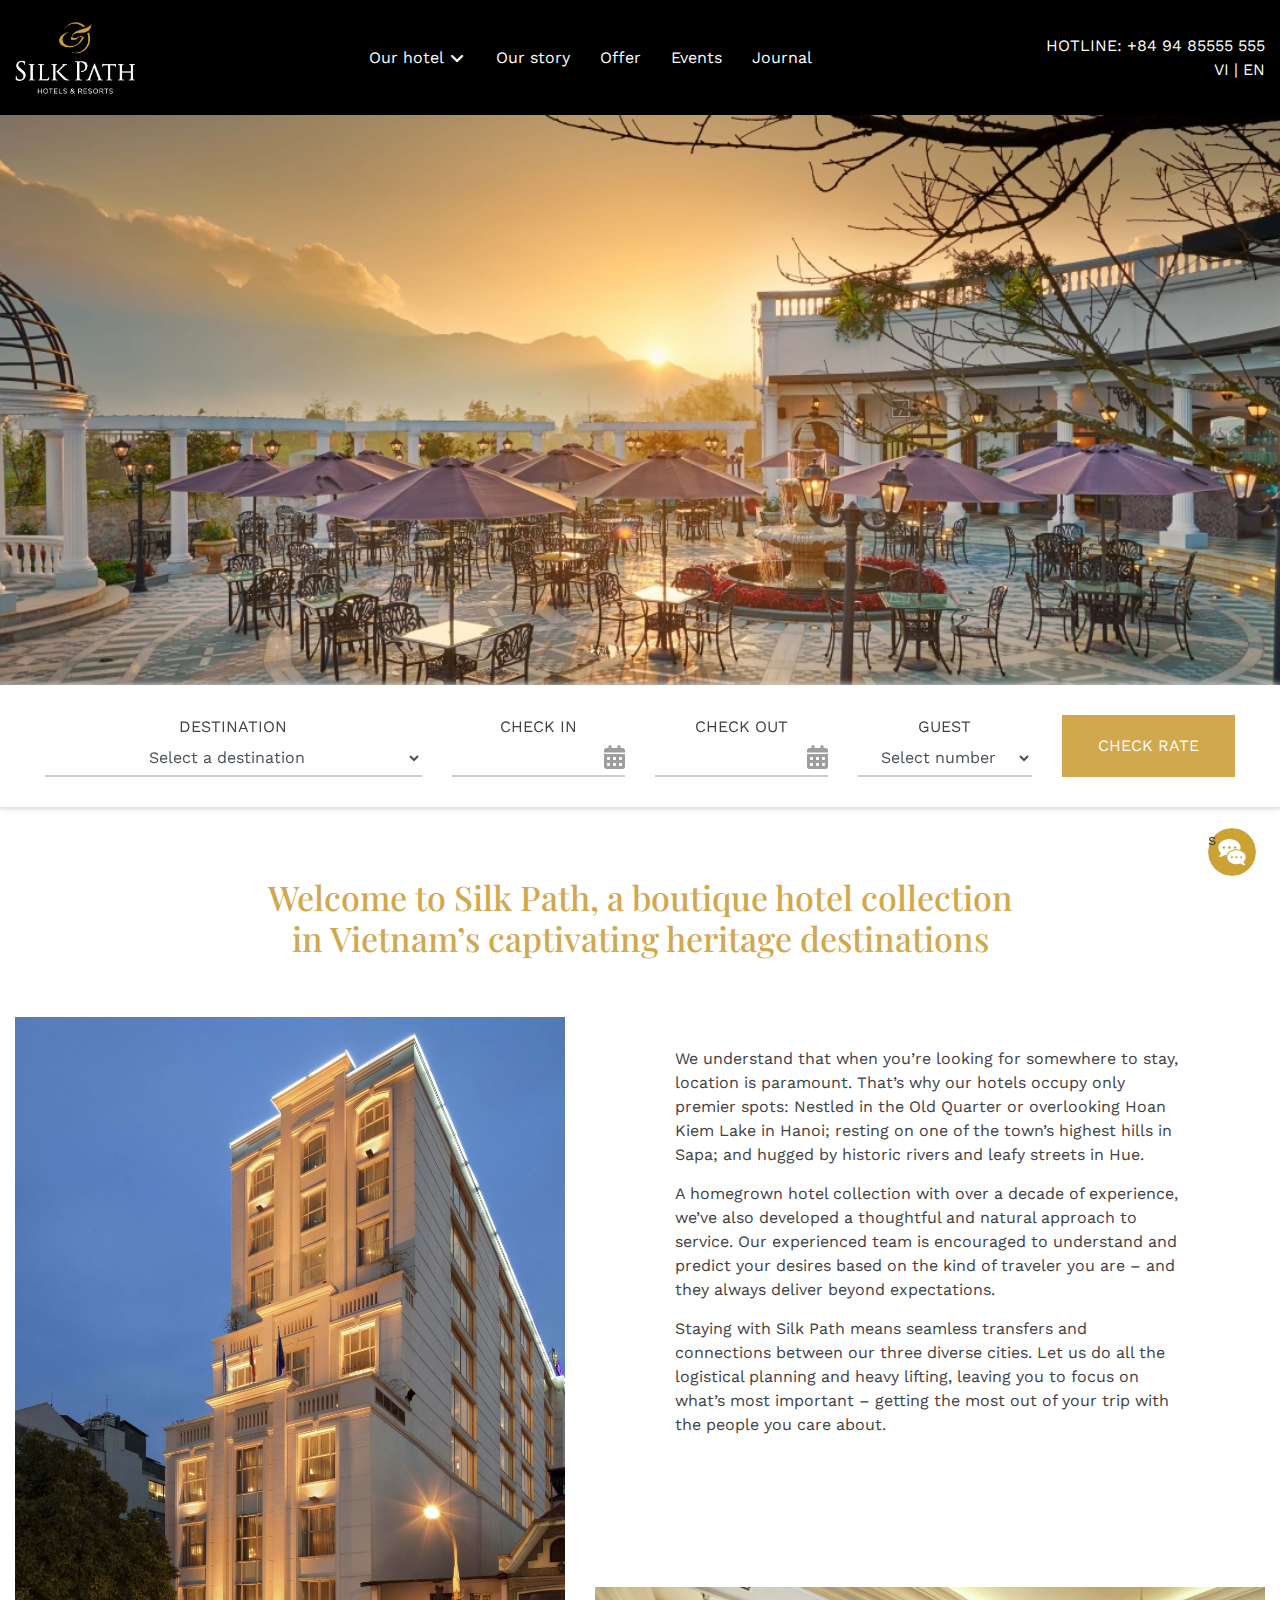
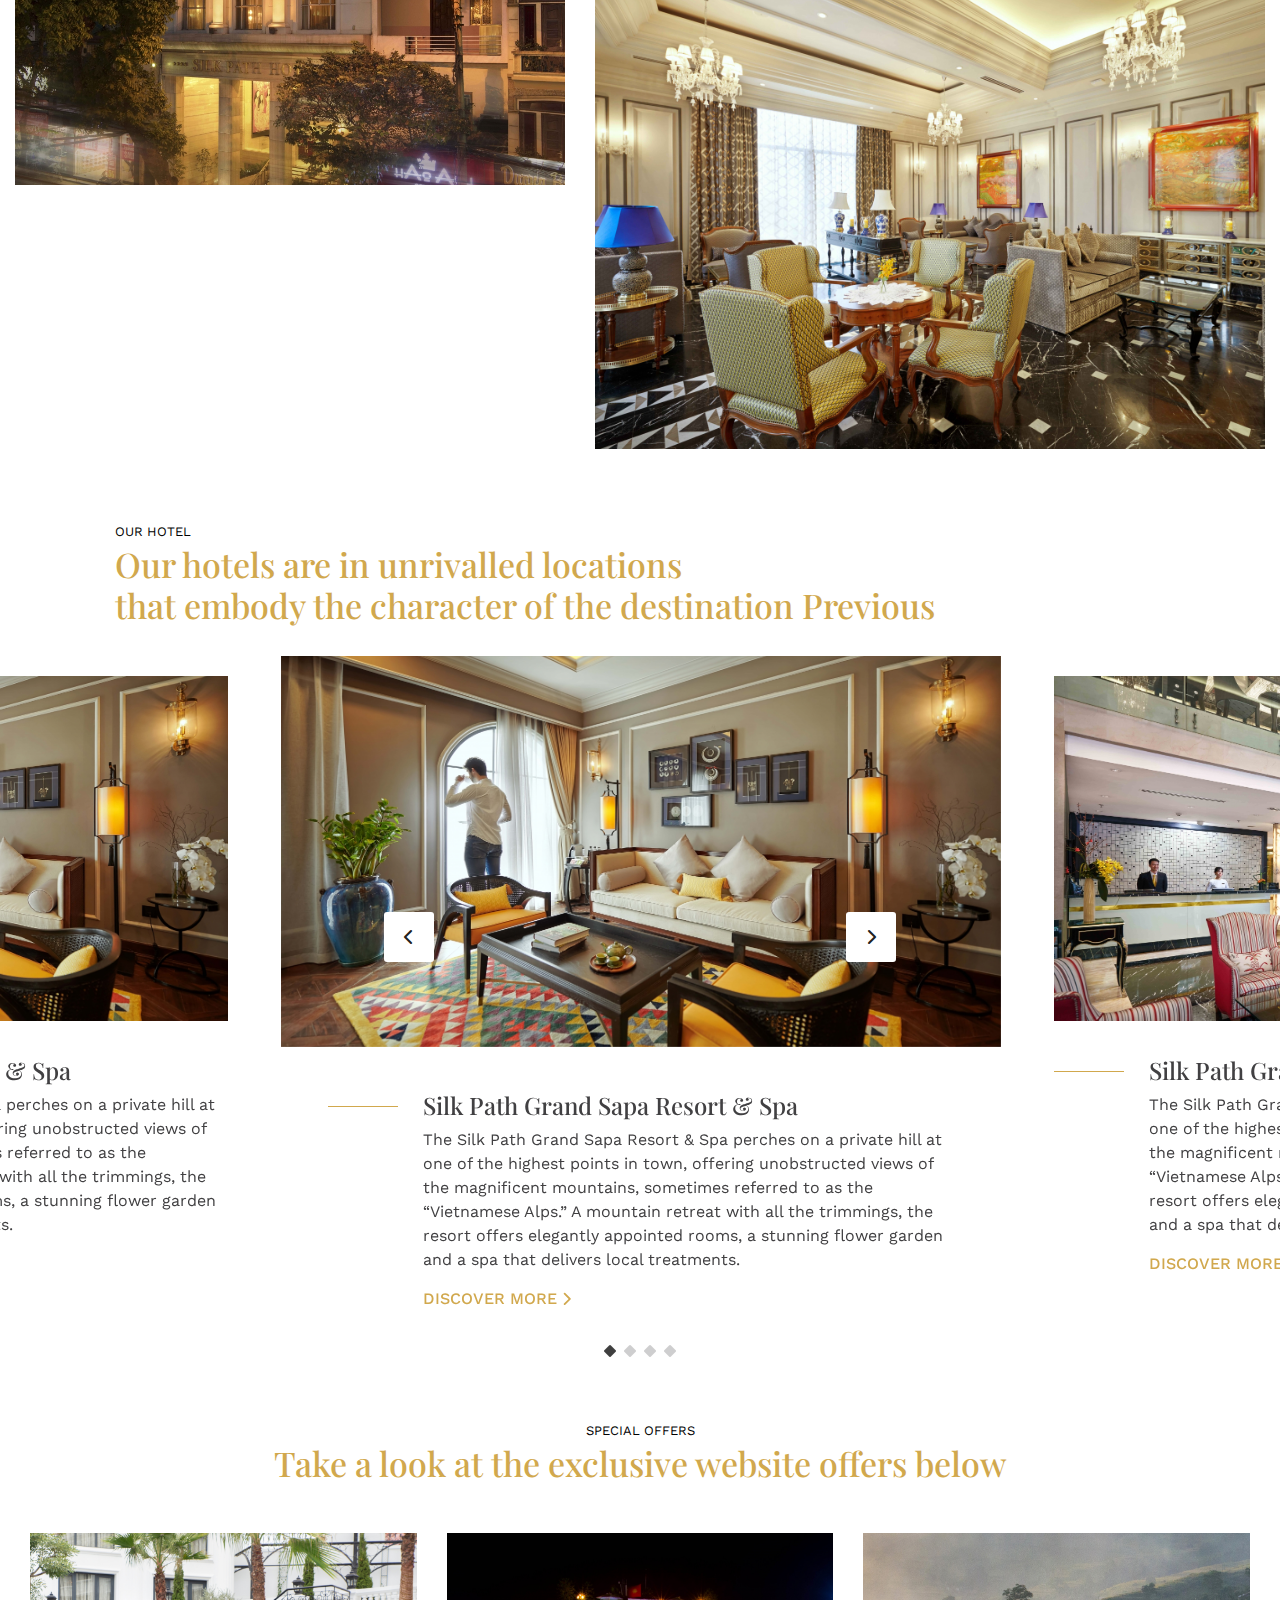
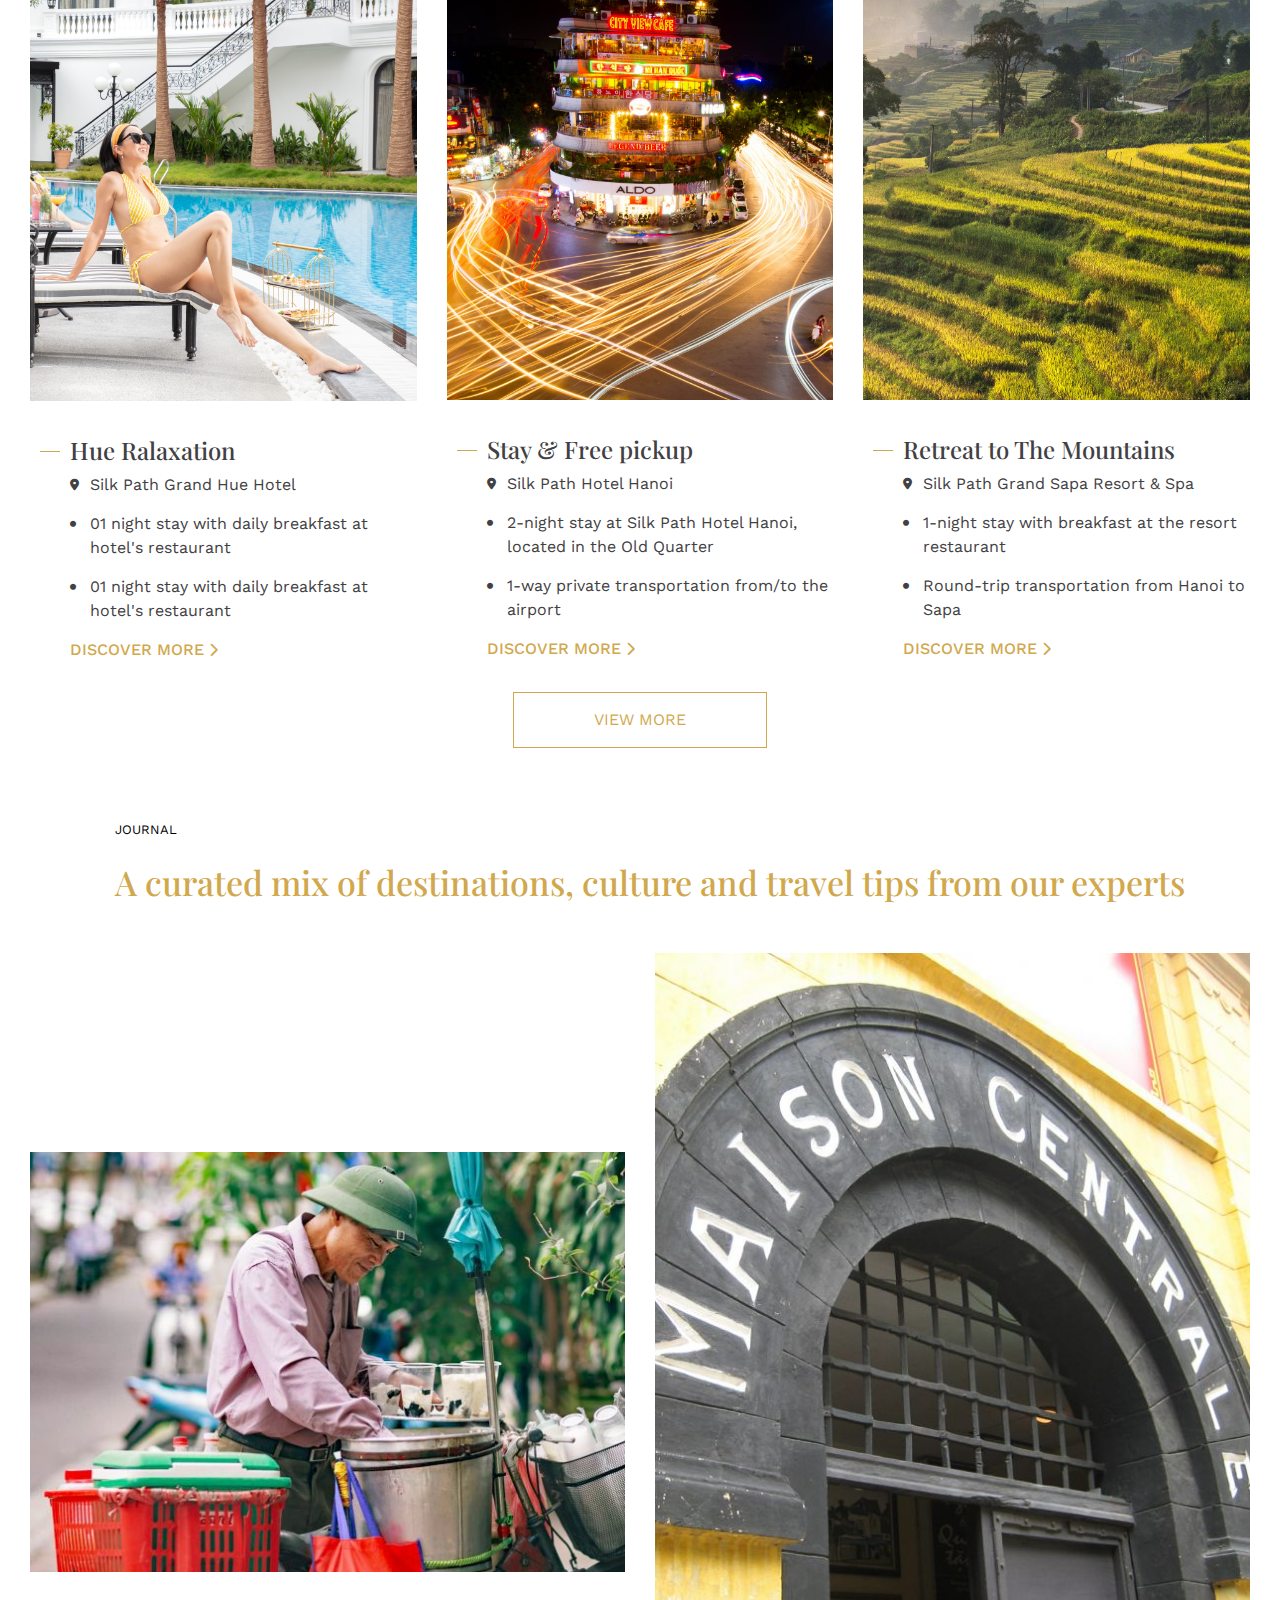
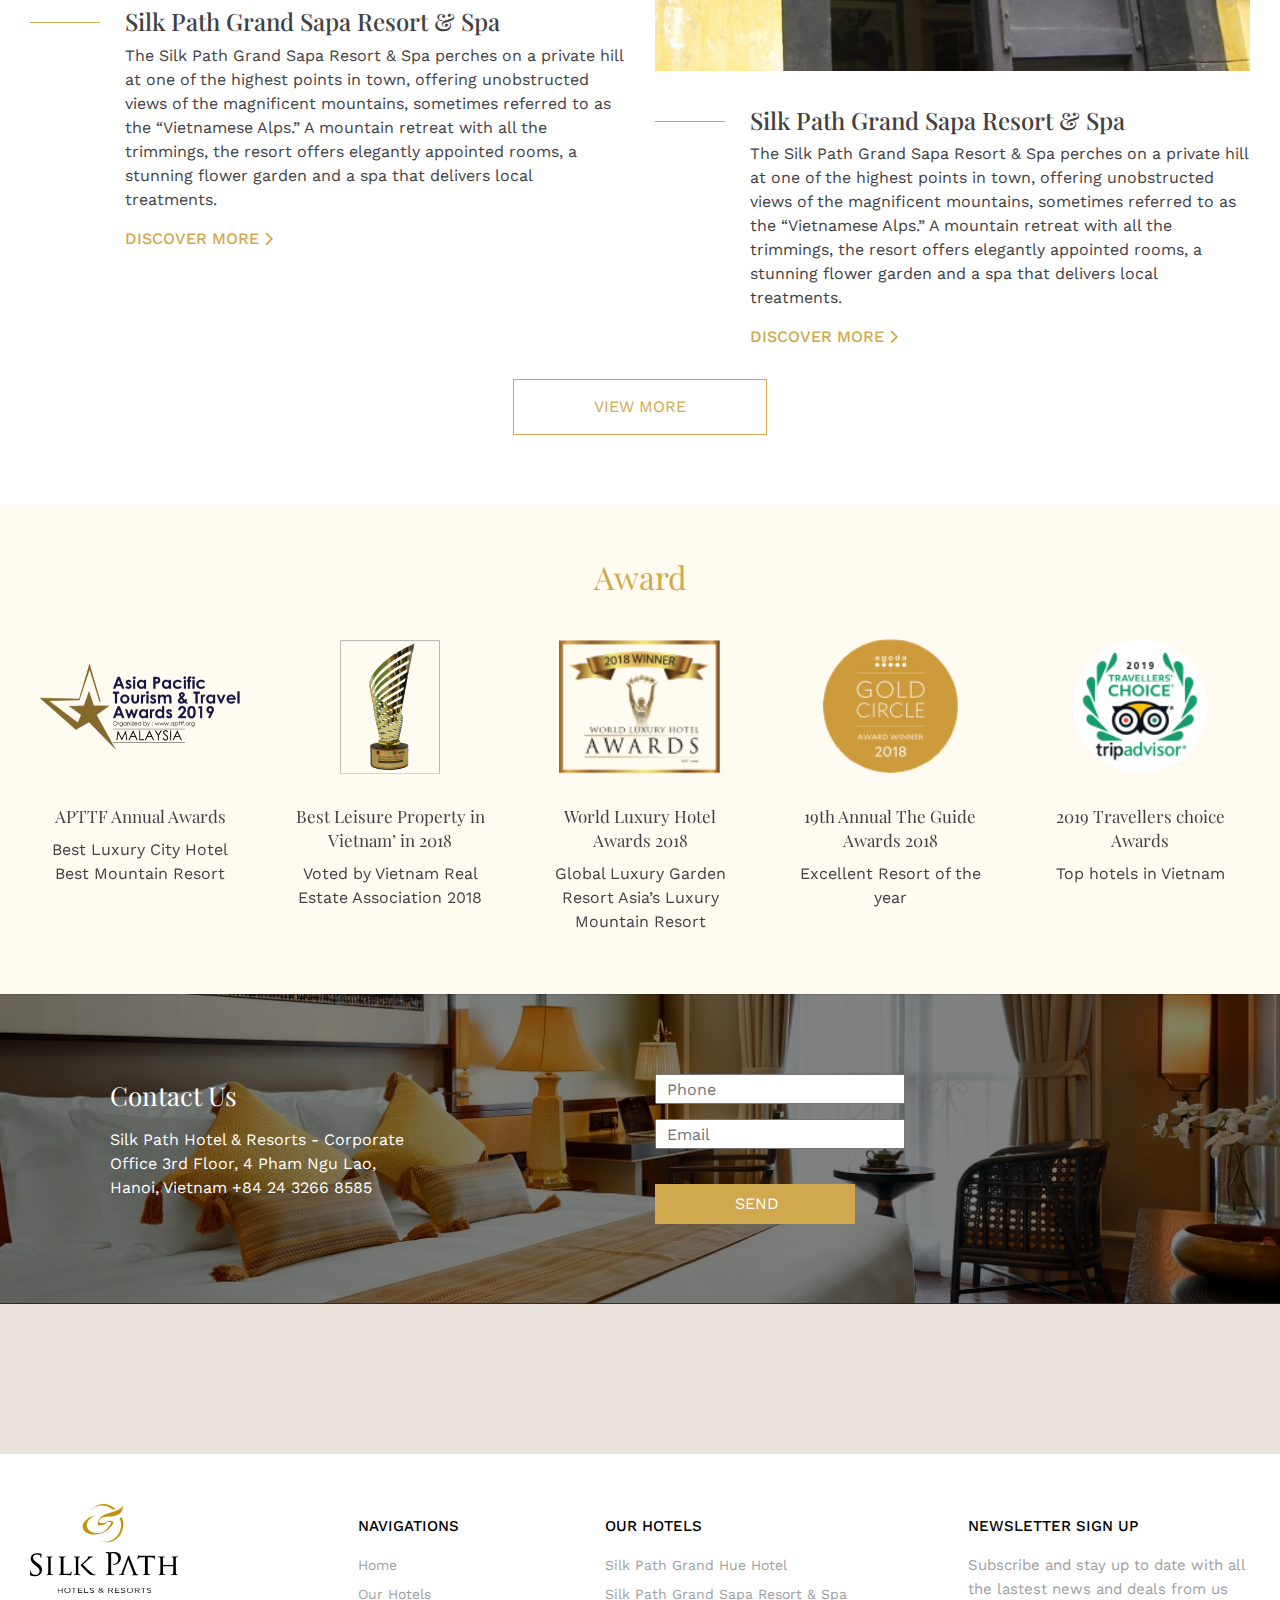
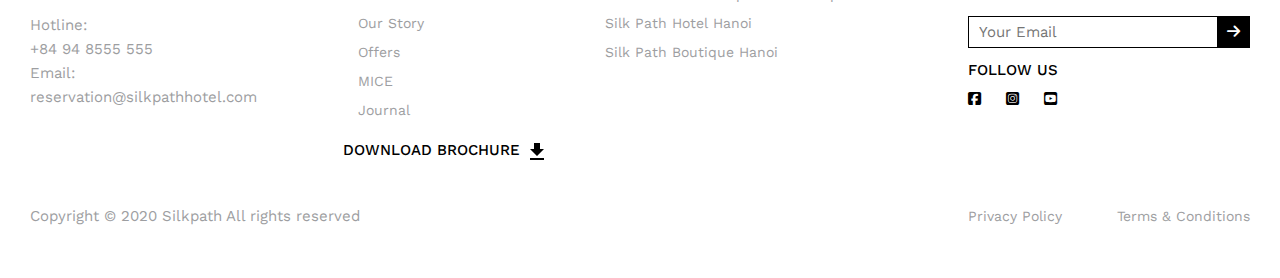
==== commit ae87b888: "d" ====
--- a/index.html
+++ b/index.html
@@ -27,7 +27,7 @@
                     </div>
                     <nav class="menu">
                         <ul class="menu-list">
-                            <li class="menu-item">
+                            <li class="menu-item nav-dropdown">
                                 <a class="menu-link">
                                     Our hotel
                                 </a>
@@ -35,7 +35,7 @@
                                     <div class="container">
                                         <div class="row">
                                             <div class="drop-menu__item col-3">
-                                                <a href="">
+                                                <a href="./sapa/sapa.html">
                                                     <div class="thumd">
                                                         <img src="./images/HUE_-_Menu.jpg" alt="">
                                                     </div>
@@ -822,7 +822,7 @@
                     <li>
                         <a href="index.html">OUR HOTELS</a>
                         <ul class="menu-child">
-                            <li><a href="">
+                            <li><a href="./sapa/sapa.html">
                                 SILK PATH GRAND SAPA RESORT & SPA
                             </a></li>
                             <li><a href="">
--- a/lib/css/style.css
+++ b/lib/css/style.css
@@ -32,18 +32,6 @@
 }
 .header .menu-list .menu-item .menu-link:hover {
   color: #D1A84D;
-}
-.header .menu-list .menu-item:nth-child(1) {
-  margin-right: 22px;
-}
-.header .menu-list .menu-item:nth-child(1) .menu-link::before {
-  content: "\f107";
-  font-family: "Fontawesome";
-  position: absolute;
-  top: 50%;
-  right: -20px;
-  transform: translate(0, -50%);
-  transition: all 0.3s linear;
 }
 .header .menu-list .menu-item .drop-menu {
   position: absolute;
@@ -70,6 +58,18 @@
   text-align: center;
   padding: 20px 0;
   color: white;
+}
+.header .menu-list .menu-item.nav-dropdown {
+  margin-right: 22px;
+}
+.header .menu-list .menu-item.nav-dropdown .menu-link::before {
+  content: "\f107";
+  font-family: "Fontawesome";
+  position: absolute;
+  top: 50%;
+  right: -20px;
+  transform: translate(0, -50%);
+  transition: all 0.3s linear;
 }
 .header .menu-list .menu-item.show .menu-link::before {
   transform: translate(0, -50%) rotate(180deg);
@@ -745,40 +745,45 @@
   margin: 70px 0px 50px 0px;
 }
 
-.content-main .bref-intro {
+section.content-main .bref-intro {
   font-size: 16px;
   text-align: center;
   margin: auto auto 50px;
   width: 80%;
 }
-.content-main .bref-intro span {
+section.content-main .bref-intro span {
   display: block;
 }
-.content-main .thumd-intro {
+section.content-main .thumd-intro {
   height: 80vh;
 }
-.content-main .thumd-intro img {
+section.content-main .thumd-intro img {
   width: 100%;
   height: 100%;
   object-fit: cover;
 }
-.content-main img {
+section.content-main img {
   max-width: 100%;
 }
-.content-main .row .desc {
+section.content-main .row .desc {
   width: 80%;
   float: right;
 }
-.content-main .row .desc h3 {
+section.content-main .row .desc h3 {
   font-family: "Playfair Display", serif;
   font-size: 25px;
 }
-
-.our-brands .tab-brands .nav-tabs {
+@media (max-width: 991px) {
+  section.content-main .row .desc {
+    width: 100%;
+  }
+}
+
+section.our-brands .tab-brands .nav-tabs {
   justify-content: center;
   border: none;
 }
-.our-brands .tab-brands .nav-tabs .nav-link {
+section.our-brands .tab-brands .nav-tabs .nav-link {
   position: relative;
   color: #000;
   font-family: "Playfair Display", serif;
@@ -786,7 +791,7 @@
   border: none !important;
   padding: 8px 20px !important;
 }
-.our-brands .tab-brands .nav-tabs .nav-link:not(:last-child)::before {
+section.our-brands .tab-brands .nav-tabs .nav-link:not(:last-child)::before {
   position: absolute;
   right: -4px;
   top: 6px;
@@ -795,44 +800,47 @@
   content: "♦" !important;
   font-size: 18px !important;
 }
-.our-brands .tab-brands .nav-tabs .nav-link:hover {
+section.our-brands .tab-brands .nav-tabs .nav-link:hover {
   color: #D1A84D;
 }
-.our-brands .tab-brands .nav-tabs .nav-link.active {
+section.our-brands .tab-brands .nav-tabs .nav-link.active {
   border: none;
   color: #D1A84D;
 }
-.our-brands .tab-content .title-tab {
+section.our-brands .tab-content .title-tab {
   text-align: center;
   margin: 30px 0px 50px 0px;
   font-size: 16px;
 }
-.our-brands .tab-content .row {
-  text-align: center;
-}
-.our-brands .tab-content .row .thumd {
-  height: 100vh;
-}
-.our-brands .tab-content .row .thumd img {
-  width: 100%;
-  height: 100%;
-  object-fit: cover;
-}
-.our-brands .tab-content .row .name-item {
+section.our-brands .tab-content .row {
+  text-align: center;
+}
+section.our-brands .tab-content .row .thumd img {
+  max-width: 100%;
+}
+section.our-brands .tab-content .row .name-item {
   font-family: "Playfair Display", serif;
   font-size: 20px;
   display: block;
   text-align: center;
-  margin-top: 20px;
-}
-.our-brands .tab-content #grand .row,
-.our-brands .tab-content #hotel .row,
-.our-brands .tab-content #boutique .row {
+  margin: 20px 0;
+}
+section.our-brands .tab-content #grand .row,
+section.our-brands .tab-content #hotel .row,
+section.our-brands .tab-content #boutique .row {
   justify-content: center;
 }
 
 section.top-gallery {
   margin: 70px 0;
+}
+section.top-gallery img {
+  max-width: 100%;
+}
+@media (max-width: 768px) {
+  section.top-gallery {
+    margin: 30px 0;
+  }
 }
 
 section.gallery .title-intro {
@@ -876,13 +884,459 @@
 section.gallery .tab-content .tab-pane .content-tab__main .item:nth-child(odd) {
   grid-column: 1;
 }
+@media (max-width: 540px) {
+  section.gallery .tab-content .tab-pane .content-tab__main .item:nth-child(odd) {
+    grid-column: span 2;
+  }
+}
 section.gallery .tab-content .tab-pane .content-tab__main .item:nth-child(even) {
   grid-column: 2;
 }
+@media (max-width: 540px) {
+  section.gallery .tab-content .tab-pane .content-tab__main .item:nth-child(even) {
+    grid-column: span 2;
+  }
+}
 section.gallery .tab-content .tab-pane .content-tab__main .item img {
   width: 100%;
   height: 100%;
   object-fit: cover;
+}
+@media (max-width: 768px) {
+  section.gallery .tab-content .tab-pane .content-tab__main {
+    grid-gap: 16px;
+  }
+}
+
+.bg-slide.accommo {
+  max-height: 70vh !important;
+}
+
+.accommo .title-slide {
+  padding: 50px 0 30px;
+  text-align: center;
+}
+.accommo .title-slide .bref-title {
+  font-size: 16px;
+  text-align: center;
+  width: 80%;
+  margin: 50px auto 20px;
+}
+@media (max-width: 991px) {
+  .accommo .title-slide .bref-title {
+    width: 100%;
+  }
+}
+
+section.hotel-slide.accommo {
+  padding: 20px 0 0;
+}
+section.hotel-slide.accommo .accommo-slide {
+  margin-top: 30px;
+  position: relative;
+}
+section.hotel-slide.accommo .accommo-slide .owl-item .item-cont {
+  opacity: 0;
+  padding-left: 0;
+}
+section.hotel-slide.accommo .accommo-slide .owl-item .item-cont .list-service {
+  display: flex;
+  align-items: center;
+  padding: 0;
+  padding-bottom: 10px;
+  font-size: 13px;
+}
+section.hotel-slide.accommo .accommo-slide .owl-item .item-cont .list-service img {
+  width: 24px;
+  margin-right: 10px;
+}
+section.hotel-slide.accommo .accommo-slide .owl-item .item-cont .btn-book__room {
+  display: inline-block;
+  margin-top: 30px;
+  font-size: 16px;
+  color: #000;
+  text-transform: uppercase;
+  padding: 10px 30px;
+  background: #EAE3DB;
+  transition: all 0.5s;
+}
+section.hotel-slide.accommo .accommo-slide .owl-item.center .item img {
+  transform: scale(1.15);
+}
+section.hotel-slide.accommo .accommo-slide .owl-item.center .item .item-cont {
+  margin: 30px -20px 0;
+  padding-top: 80px;
+  opacity: 1;
+}
+section.hotel-slide.accommo .accommo-slide .owl-item.center .item .item-cont::before {
+  top: 60px;
+  width: 100px;
+}
+@media (max-width: 991px) {
+  section.hotel-slide.accommo .accommo-slide .owl-item.center .item .item-cont {
+    margin: 30px -185px 0;
+  }
+}
+@media (max-width: 768px) {
+  section.hotel-slide.accommo .accommo-slide .owl-item.center .item .item-cont {
+    margin: 50px 15px 0;
+    padding-top: 25px;
+  }
+  section.hotel-slide.accommo .accommo-slide .owl-item.center .item .item-cont::before {
+    top: 10px;
+  }
+}
+section.hotel-slide.accommo .accommo-slide .item {
+  margin: 0 auto;
+  padding: 20px 0;
+}
+section.hotel-slide.accommo .accommo-slide .owl-nav button {
+  position: absolute;
+  top: 36%;
+  width: 50px;
+  height: 50px;
+  background-color: white;
+  color: #222020;
+  margin: 0;
+  box-shadow: 0px 0px 0px 1px rgba(0, 0, 0, 0.05);
+  transition: all 0.3s ease-in-out;
+}
+section.hotel-slide.accommo .accommo-slide .owl-nav button:focus {
+  outline: none;
+}
+section.hotel-slide.accommo .accommo-slide .owl-nav button:hover {
+  background-color: #D1A84D;
+}
+@media (max-width: 768px) {
+  section.hotel-slide.accommo .accommo-slide .owl-nav button {
+    display: none;
+  }
+}
+section.hotel-slide.accommo .accommo-slide .owl-nav button.owl-prev {
+  left: 30%;
+}
+section.hotel-slide.accommo .accommo-slide .owl-nav button.owl-prev::before {
+  content: "\f053";
+  position: absolute;
+  font-family: "fontawesome";
+  top: 50%;
+  left: 50%;
+  transform: translate(-50%, -50%);
+}
+section.hotel-slide.accommo .accommo-slide .owl-nav button.owl-prev span {
+  display: none;
+}
+section.hotel-slide.accommo .accommo-slide .owl-nav button.owl-next {
+  right: 30%;
+}
+section.hotel-slide.accommo .accommo-slide .owl-nav button.owl-next::before {
+  content: "\f054";
+  position: absolute;
+  font-family: "fontawesome";
+  top: 50%;
+  left: 50%;
+  transform: translate(-50%, -50%);
+}
+section.hotel-slide.accommo .accommo-slide .owl-nav button.owl-next span {
+  display: none;
+}
+section.hotel-slide.accommo .accommo-slide .owl-dots button {
+  position: relative;
+  width: 20px;
+  height: 20px;
+}
+section.hotel-slide.accommo .accommo-slide .owl-dots button::before {
+  content: "♦";
+  position: absolute;
+  font-family: "fontawesome";
+  top: 50%;
+  left: 50%;
+  font-size: 12px;
+  transform: translate(-50%, -50%);
+  opacity: 0.25;
+}
+section.hotel-slide.accommo .accommo-slide .owl-dots button:focus {
+  outline: none;
+}
+section.hotel-slide.accommo .accommo-slide .owl-dots button span {
+  display: none;
+}
+section.hotel-slide.accommo .accommo-slide .owl-dots button.active::before {
+  opacity: 0.75;
+  color: black;
+}
+
+.menu-hotel {
+  background-color: #EAE3DB;
+}
+.menu-hotel__list {
+  display: flex;
+  flex-wrap: wrap;
+  gap: 12px 30px;
+  margin-bottom: 0;
+  list-style-type: none;
+  padding: 15px 0;
+}
+.menu-hotel__list li a {
+  display: inline-block;
+  color: #000;
+}
+
+.bref-intro {
+  font-size: 16px;
+  text-align: center;
+  margin: auto auto 50px;
+  width: 80%;
+}
+
+section.accommo {
+  padding: 60px 0 80px;
+}
+section.accommo .row .thumd img {
+  width: 100%;
+  height: 100%;
+  object-fit: cover;
+}
+section.accommo .row .desc {
+  padding-left: 70px;
+  margin-top: 50px;
+}
+@media (max-width: 991px) {
+  section.accommo .row .desc {
+    padding-left: 0;
+    margin: 20px 0;
+  }
+}
+section.accommo .view-more__accommo {
+  text-align: center;
+}
+
+section.faci .row .thumd img {
+  width: 100%;
+  height: 100%;
+  object-fit: cover;
+}
+@media (max-width: 768px) {
+  section.faci .row .thumd {
+    height: 50vh;
+  }
+}
+section.faci .row .desc {
+  width: 70%;
+  margin-top: 20px;
+}
+section.faci .row .desc .btn-viewmore2 {
+  margin-top: 30px;
+  font-size: 16px;
+  color: #000;
+  text-transform: uppercase;
+  padding: 10px 30px;
+  background: #EAE3DB;
+  display: inline-block;
+  transition: all 0.5s;
+}
+@media (max-width: 991px) {
+  section.faci .row .desc {
+    width: 100%;
+  }
+}
+section.faci .row:nth-child(even) {
+  margin-top: 80px;
+}
+section.faci .row:nth-child(even) .left {
+  order: 2;
+}
+section.faci .row:nth-child(even) .right {
+  display: flex;
+  justify-content: flex-end;
+}
+@media (max-width: 991px) {
+  section.faci .row:nth-child(even) {
+    margin-top: 50px;
+  }
+}
+@media (max-width: 768px) {
+  section.faci .row:nth-child(even) .left {
+    order: 0;
+  }
+}
+@media (max-width: 768px) {
+  section.faci .row {
+    margin: 0 -15px;
+  }
+}
+
+section.offer.offer-sapa {
+  margin: 0;
+  padding-top: 80px;
+}
+section.offer.offer-sapa .title-offer {
+  margin-left: 100px;
+  text-align: left;
+}
+@media (max-width: 991px) {
+  section.offer.offer-sapa .title-offer {
+    margin-left: 0;
+  }
+}
+section.offer.offer-sapa .row {
+  justify-content: center;
+}
+section.offer.offer-sapa .row .item-offer {
+  flex: 100%;
+  max-width: 100%;
+  display: flex;
+}
+section.offer.offer-sapa .row .item-offer__thumd {
+  max-width: 50%;
+  max-height: 500px;
+}
+section.offer.offer-sapa .row .item-offer__cont {
+  max-width: 100%;
+}
+@media (max-width: 768px) {
+  section.offer.offer-sapa .row .item-offer {
+    flex-direction: column;
+  }
+  section.offer.offer-sapa .row .item-offer__thumd {
+    max-width: 100%;
+  }
+}
+
+section.event {
+  text-align: center;
+  padding: 70px 0;
+}
+section.event .thumd {
+  margin: 50px auto 0;
+  height: 70vh;
+}
+section.event .thumd img {
+  width: 100%;
+  height: 100%;
+  object-fit: contain;
+}
+@media (max-width: 991px) {
+  section.event .thumd {
+    height: auto;
+  }
+}
+
+section.destination {
+  margin-bottom: 80px;
+}
+section.destination .title-1 {
+  text-align: center;
+}
+section.destination .nav-tabs {
+  justify-content: center;
+  border: none;
+}
+section.destination .nav-tabs .nav-link {
+  position: relative;
+  color: #000;
+  font-family: "Playfair Display", serif;
+  font-size: 34px;
+  border: none !important;
+  padding: 8px 20px !important;
+}
+section.destination .nav-tabs .nav-link:not(:last-child)::before {
+  position: absolute;
+  right: -4px;
+  top: 6px;
+  z-index: 1;
+  color: #000;
+  content: "♦" !important;
+  font-size: 18px !important;
+}
+section.destination .nav-tabs .nav-link:hover {
+  color: #D1A84D;
+}
+section.destination .nav-tabs .nav-link.active {
+  border: none;
+  color: #D1A84D;
+}
+section.destination .tab-content {
+  margin-top: 30px;
+}
+section.destination .tab-content #at-hotel .row {
+  align-items: flex-start;
+}
+section.destination .tab-content #at-hotel .row .thumd img {
+  width: 100%;
+  height: 100%;
+  object-fit: cover;
+}
+section.destination .tab-content #at-hotel .row .desc strong {
+  margin-right: 10px;
+}
+section.destination .tab-content #local-hotel .tab-menu2 .nav-tabs .nav-link {
+  font-size: 17px;
+}
+section.destination .tab-content #local-hotel .tab-menu2 .nav-tabs .nav-link::before {
+  display: none;
+}
+section.destination .tab-content #local-hotel .tab-content2 .row {
+  margin: 0 -15px;
+}
+section.destination .tab-content #local-hotel .tab-content2 .tab-pane .row {
+  align-items: flex-start;
+}
+section.destination .tab-content #local-hotel .tab-content2 .desc {
+  padding-top: 20px;
+}
+section.destination .tab-content #local-hotel .tab-content2 .thumd img {
+  width: 100%;
+  height: 100%;
+  object-fit: cover;
+}
+section.destination .tab-content #local-hotel .tab-content2 #see .desc tr td {
+  font-size: 14px;
+}
+section.destination .tab-content #local-hotel .tab-content2 #see .desc tr td:nth-child(1) {
+  padding-right: 30px;
+}
+section.destination .tab-content #local-hotel .tab-content2 #eat ul {
+  margin-top: 20px;
+  margin-left: 30px;
+}
+
+section.gallery {
+  text-align: center;
+}
+section.gallery .gallery-cont {
+  height: 70vh;
+  margin: 50px 0;
+  position: relative;
+}
+section.gallery .gallery-cont img {
+  width: 100%;
+  height: 100%;
+  object-fit: cover;
+}
+section.gallery .gallery-cont .btn-viewmore2 {
+  position: absolute;
+  left: 50%;
+  top: 50%;
+  transform: translate(-50%, -50%);
+  font-size: 16px;
+  color: #000;
+  text-transform: uppercase;
+  padding: 10px 30px;
+  background: #EAE3DB;
+  display: inline-block;
+  transition: all 0.5s;
+}
+@media (max-width: 991px) {
+  section.gallery .gallery-cont {
+    height: auto;
+  }
+}
+
+section.contact-us {
+  background: url("../../images/sapa-contact.jpg") no-repeat;
+  background-position: center;
+  background-size: cover;
 }
 
 .footer {
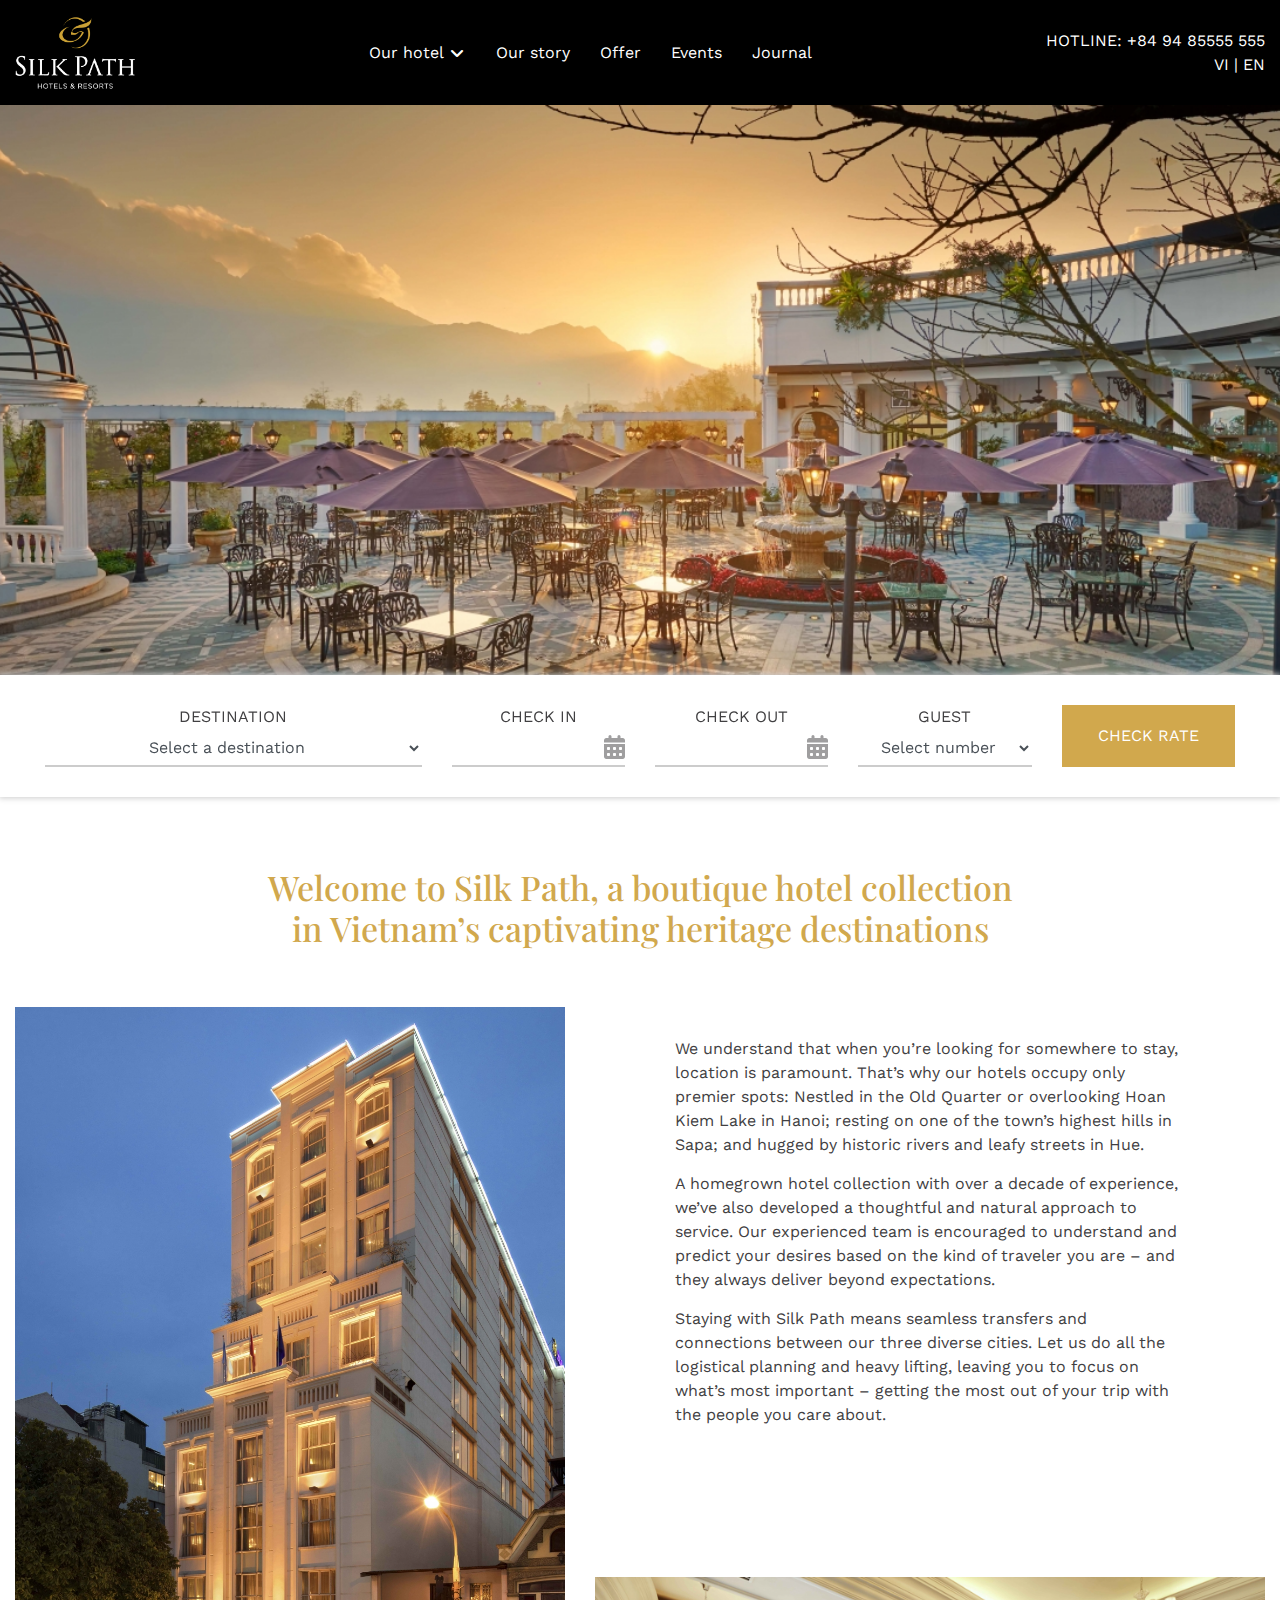
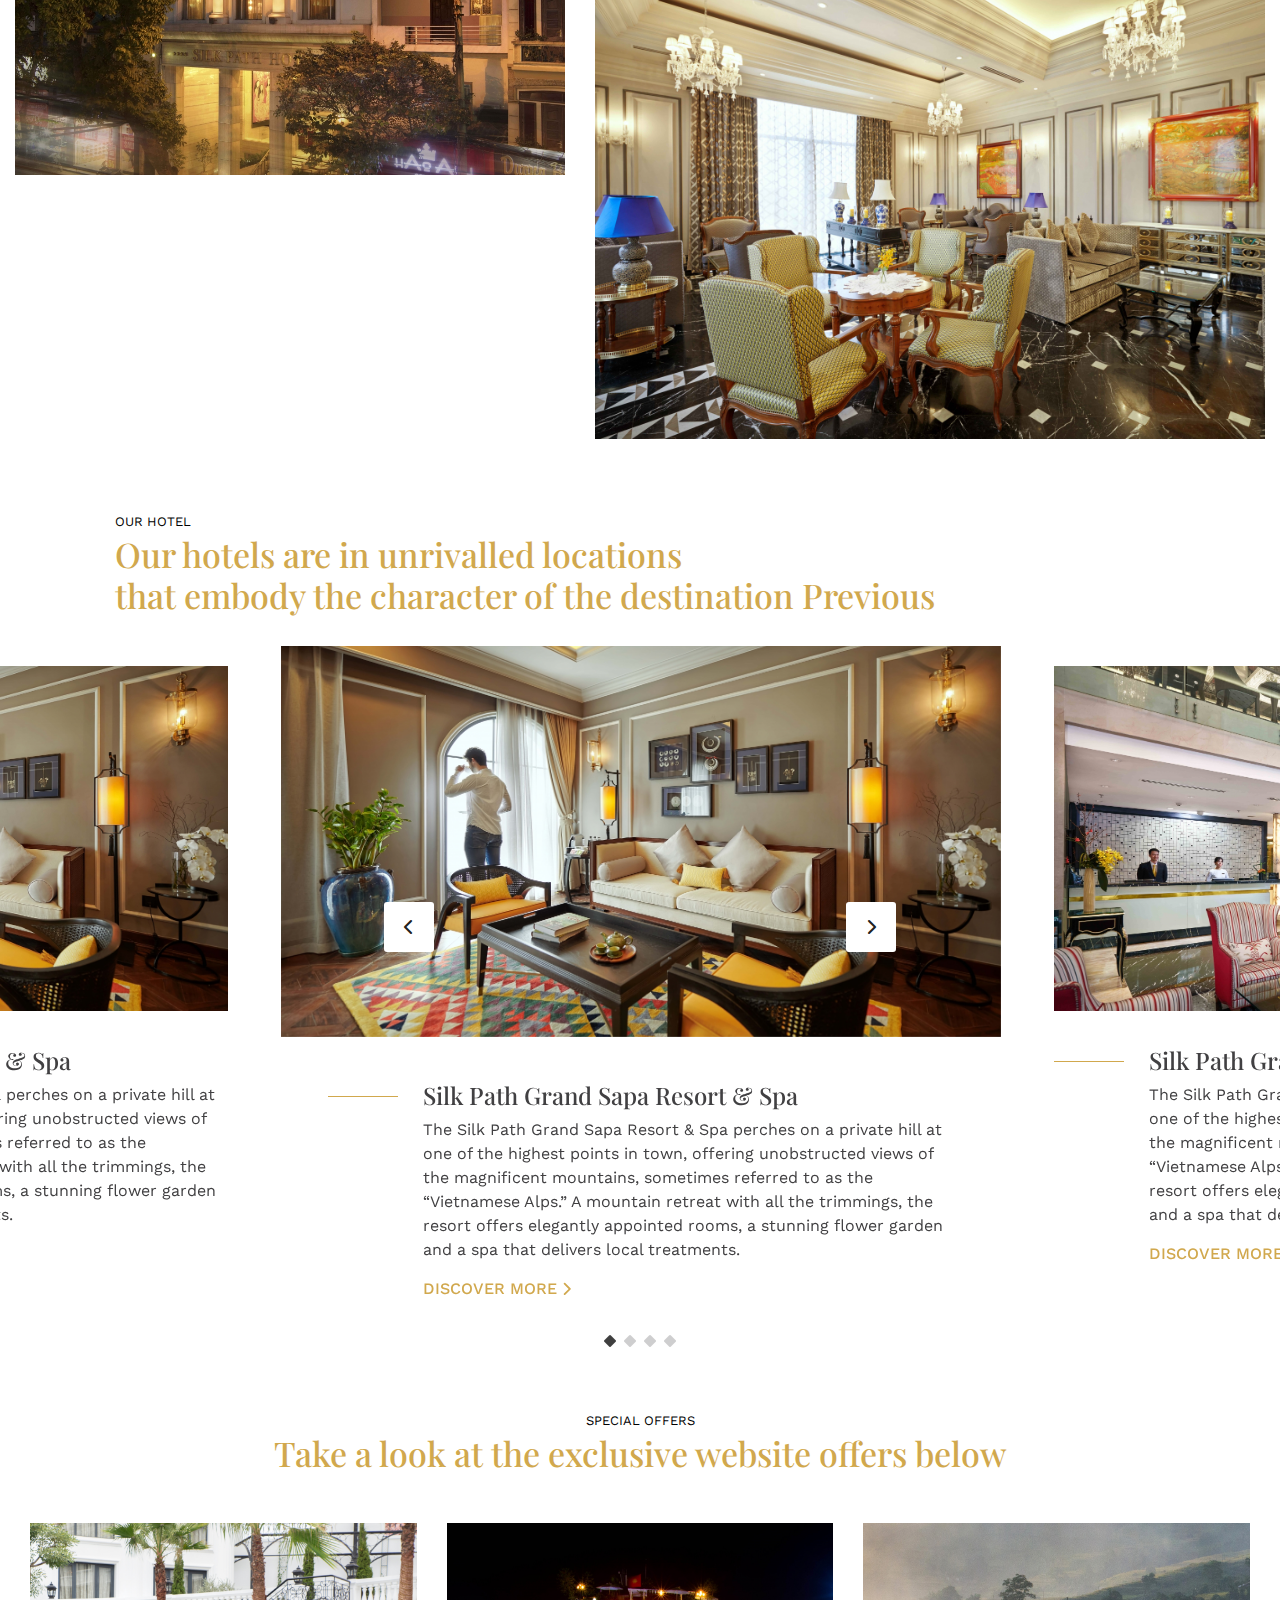
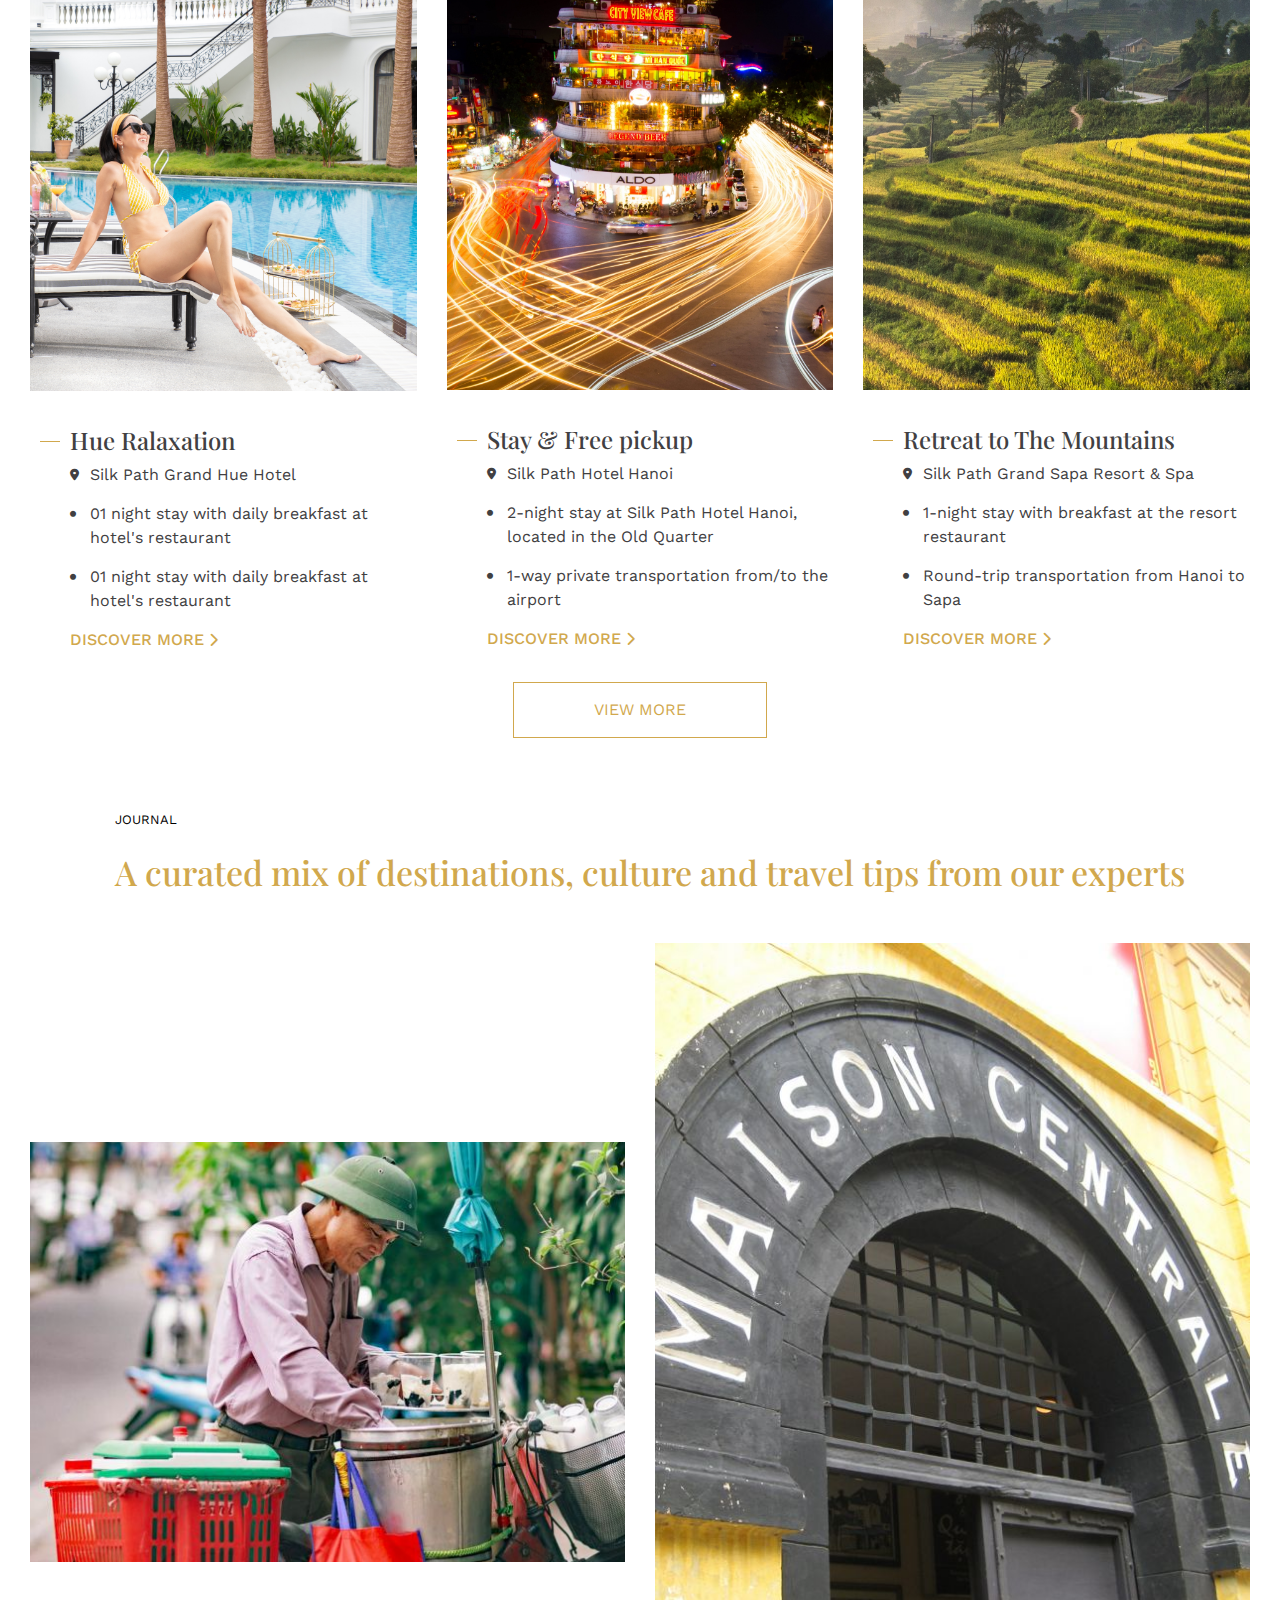
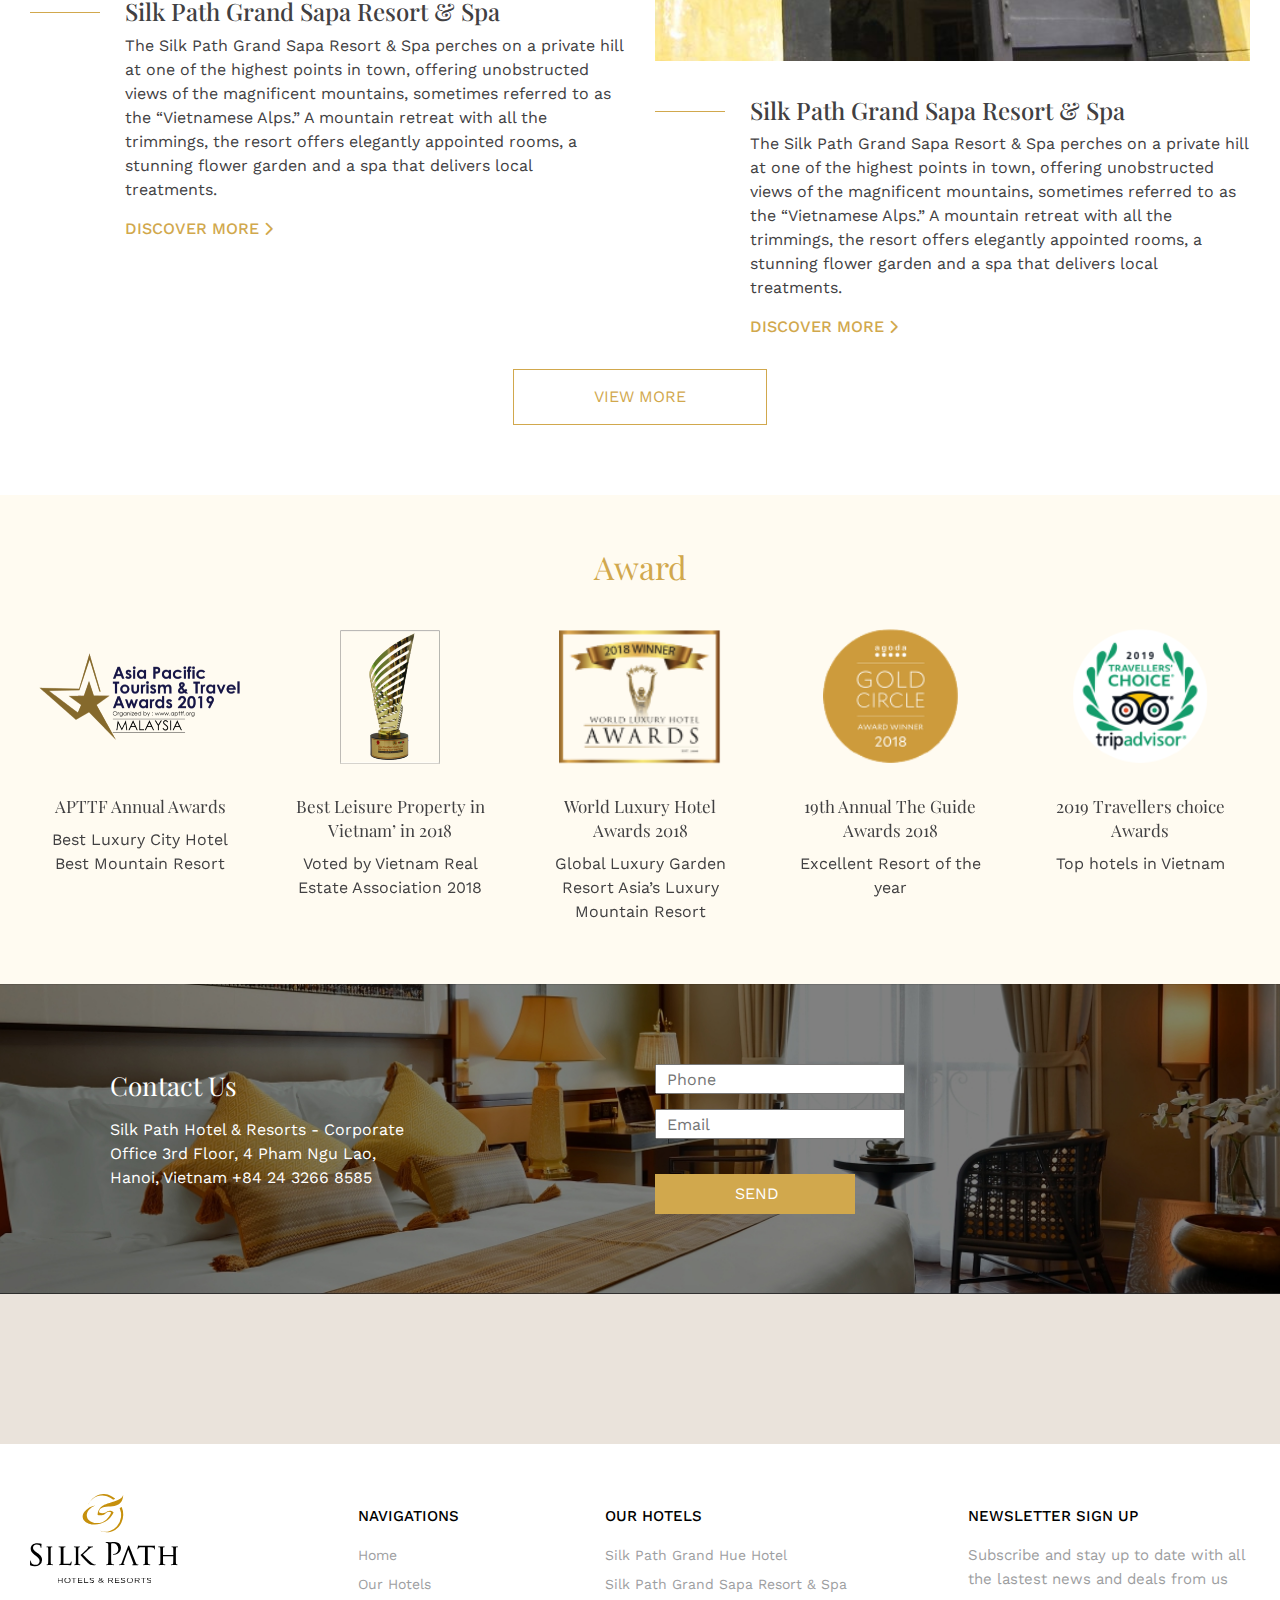
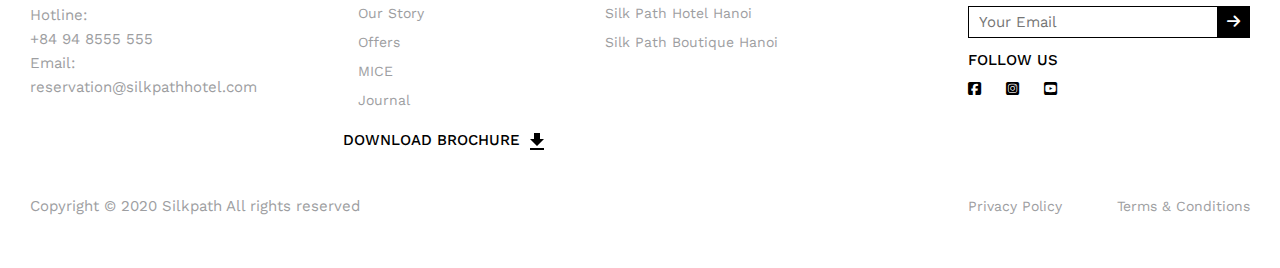
==== commit e8e8b271: "d" ====
--- a/index.html
+++ b/index.html
@@ -738,7 +738,7 @@
                                 <div class="menu-footer">
                                     <ul>
                                         <li>
-                                            <a href="">
+                                            <a href="./sapa/sapa.html">
                                                 Silk Path Grand Hue Hotel
                                             </a>
                                         </li>
--- a/lib/css/style.css
+++ b/lib/css/style.css
@@ -8,7 +8,7 @@
 
 .header {
   background-color: black;
-  padding: 20px 0;
+  padding: 15px 0;
   color: white;
   position: relative;
 }
@@ -131,7 +131,9 @@
   left: 0;
   right: 0;
   z-index: 9;
-  padding: 12px 0;
+  animation: fadeInDown;
+  animation-delay: 0.2s;
+  animation-duration: 1s;
 }
 
 section.banner .banner-main .bg-slide {
@@ -908,8 +910,8 @@
   }
 }
 
-.bg-slide.accommo {
-  max-height: 70vh !important;
+section.banner .banner-main .bg-slide.accommo {
+  height: auto;
 }
 
 .accommo .title-slide {
@@ -932,7 +934,6 @@
   padding: 20px 0 0;
 }
 section.hotel-slide.accommo .accommo-slide {
-  margin-top: 30px;
   position: relative;
 }
 section.hotel-slide.accommo .accommo-slide .owl-item .item-cont {
@@ -964,18 +965,13 @@
   transform: scale(1.15);
 }
 section.hotel-slide.accommo .accommo-slide .owl-item.center .item .item-cont {
-  margin: 30px -20px 0;
+  margin: 30px -185px 0;
   padding-top: 80px;
   opacity: 1;
 }
 section.hotel-slide.accommo .accommo-slide .owl-item.center .item .item-cont::before {
   top: 60px;
   width: 100px;
-}
-@media (max-width: 991px) {
-  section.hotel-slide.accommo .accommo-slide .owl-item.center .item .item-cont {
-    margin: 30px -185px 0;
-  }
 }
 @media (max-width: 768px) {
   section.hotel-slide.accommo .accommo-slide .owl-item.center .item .item-cont {
@@ -1040,6 +1036,14 @@
 section.hotel-slide.accommo .accommo-slide .owl-nav button.owl-next span {
   display: none;
 }
+section.hotel-slide.accommo .accommo-slide .owl-dots {
+  padding-bottom: 20px;
+}
+@media (max-width: 768px) {
+  section.hotel-slide.accommo .accommo-slide .owl-dots {
+    display: none;
+  }
+}
 section.hotel-slide.accommo .accommo-slide .owl-dots button {
   position: relative;
   width: 20px;
@@ -1067,11 +1071,13 @@
 }
 
 .menu-hotel {
-  background-color: #EAE3DB;
+  background-color: #D1A84D;
+  box-shadow: 0px 2px 2px 0px rgba(0, 0, 0, 0.14), 0px 3px 1px -2px rgba(0, 0, 0, 0.12), 0px 1px 5px 0px rgba(0, 0, 0, 0.2);
 }
 .menu-hotel__list {
   display: flex;
-  flex-wrap: wrap;
+  white-space: nowrap;
+  overflow-x: auto;
   gap: 12px 30px;
   margin-bottom: 0;
   list-style-type: none;
@@ -1079,7 +1085,11 @@
 }
 .menu-hotel__list li a {
   display: inline-block;
+  color: #414042;
+}
+.menu-hotel__list li a:hover {
   color: #000;
+  font-weight: 500;
 }
 
 .bref-intro {
@@ -1134,6 +1144,9 @@
   background: #EAE3DB;
   display: inline-block;
   transition: all 0.5s;
+}
+section.faci .row .desc .btn-viewmore2:hover {
+  background: #B2A497;
 }
 @media (max-width: 991px) {
   section.faci .row .desc {
@@ -1543,6 +1556,7 @@
 }
 
 .triggle-btn {
+  display: none;
   cursor: pointer;
   position: fixed;
   right: 1.5em;
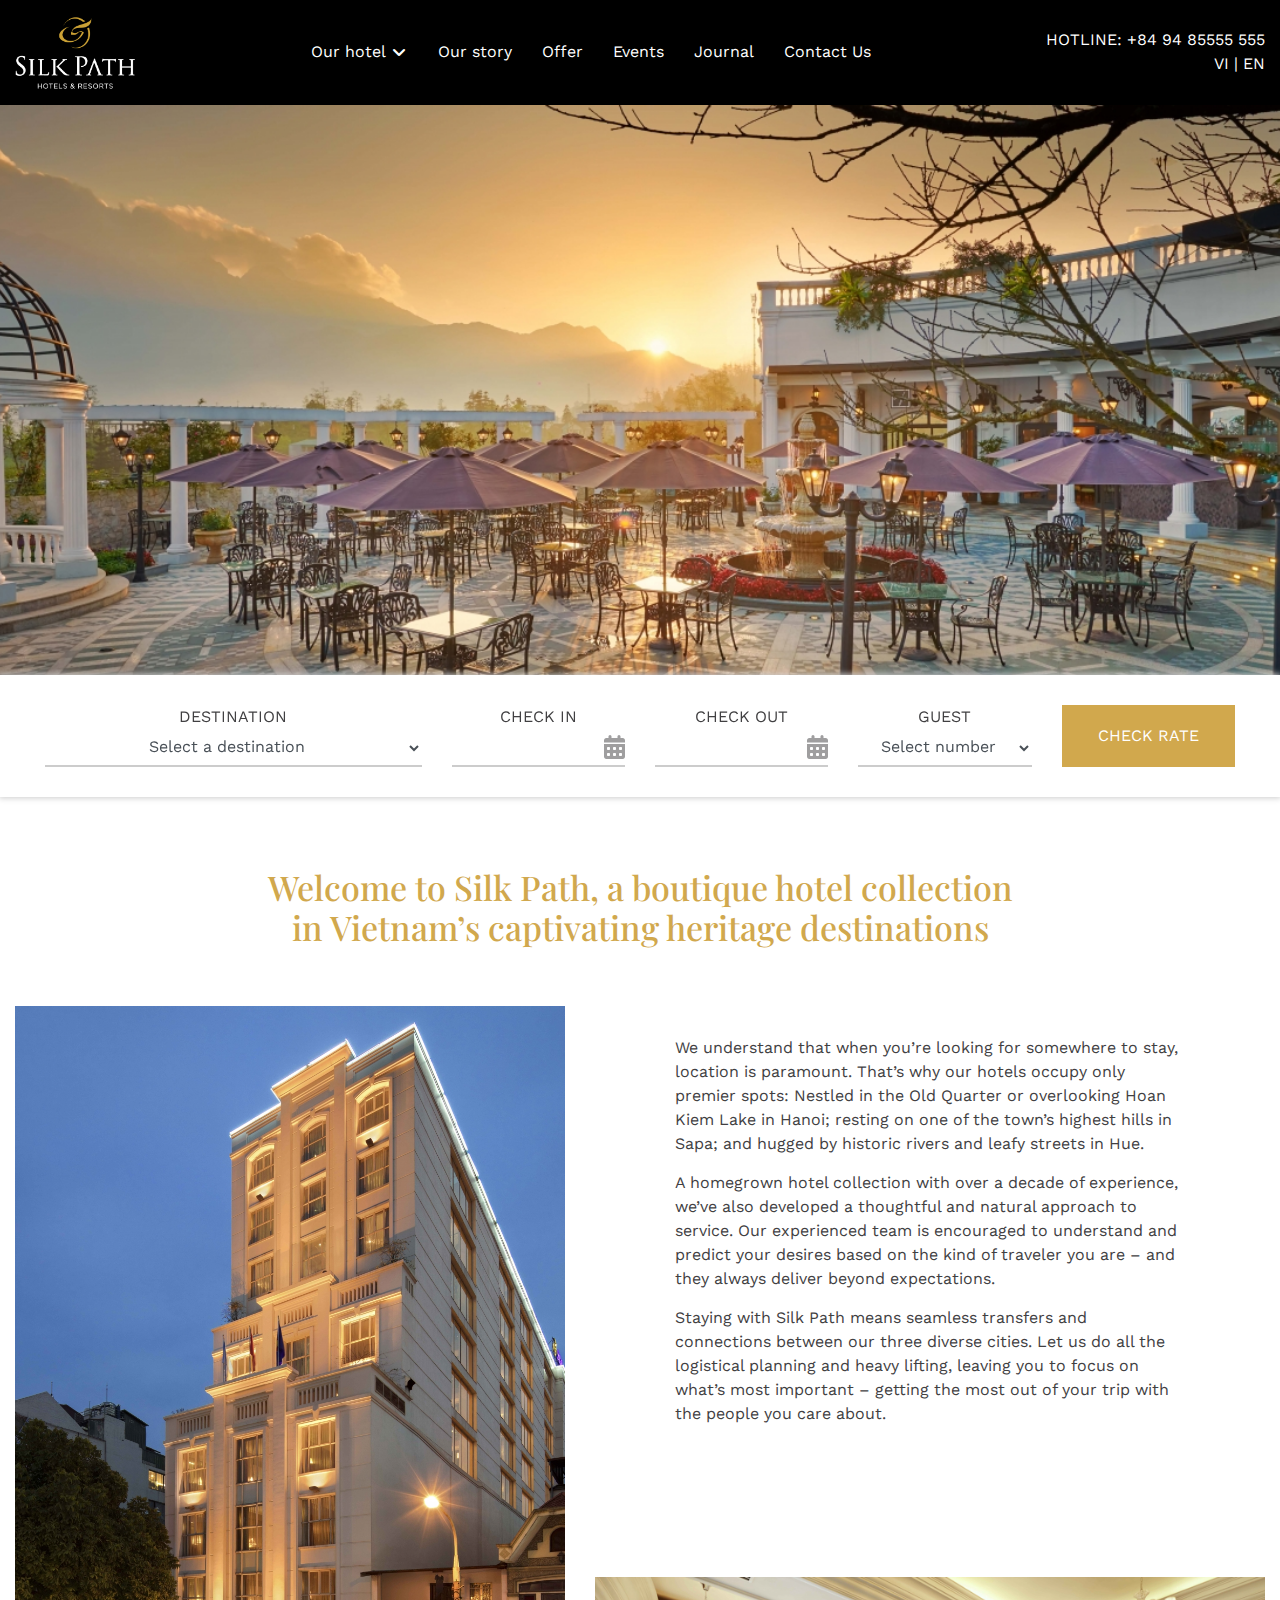
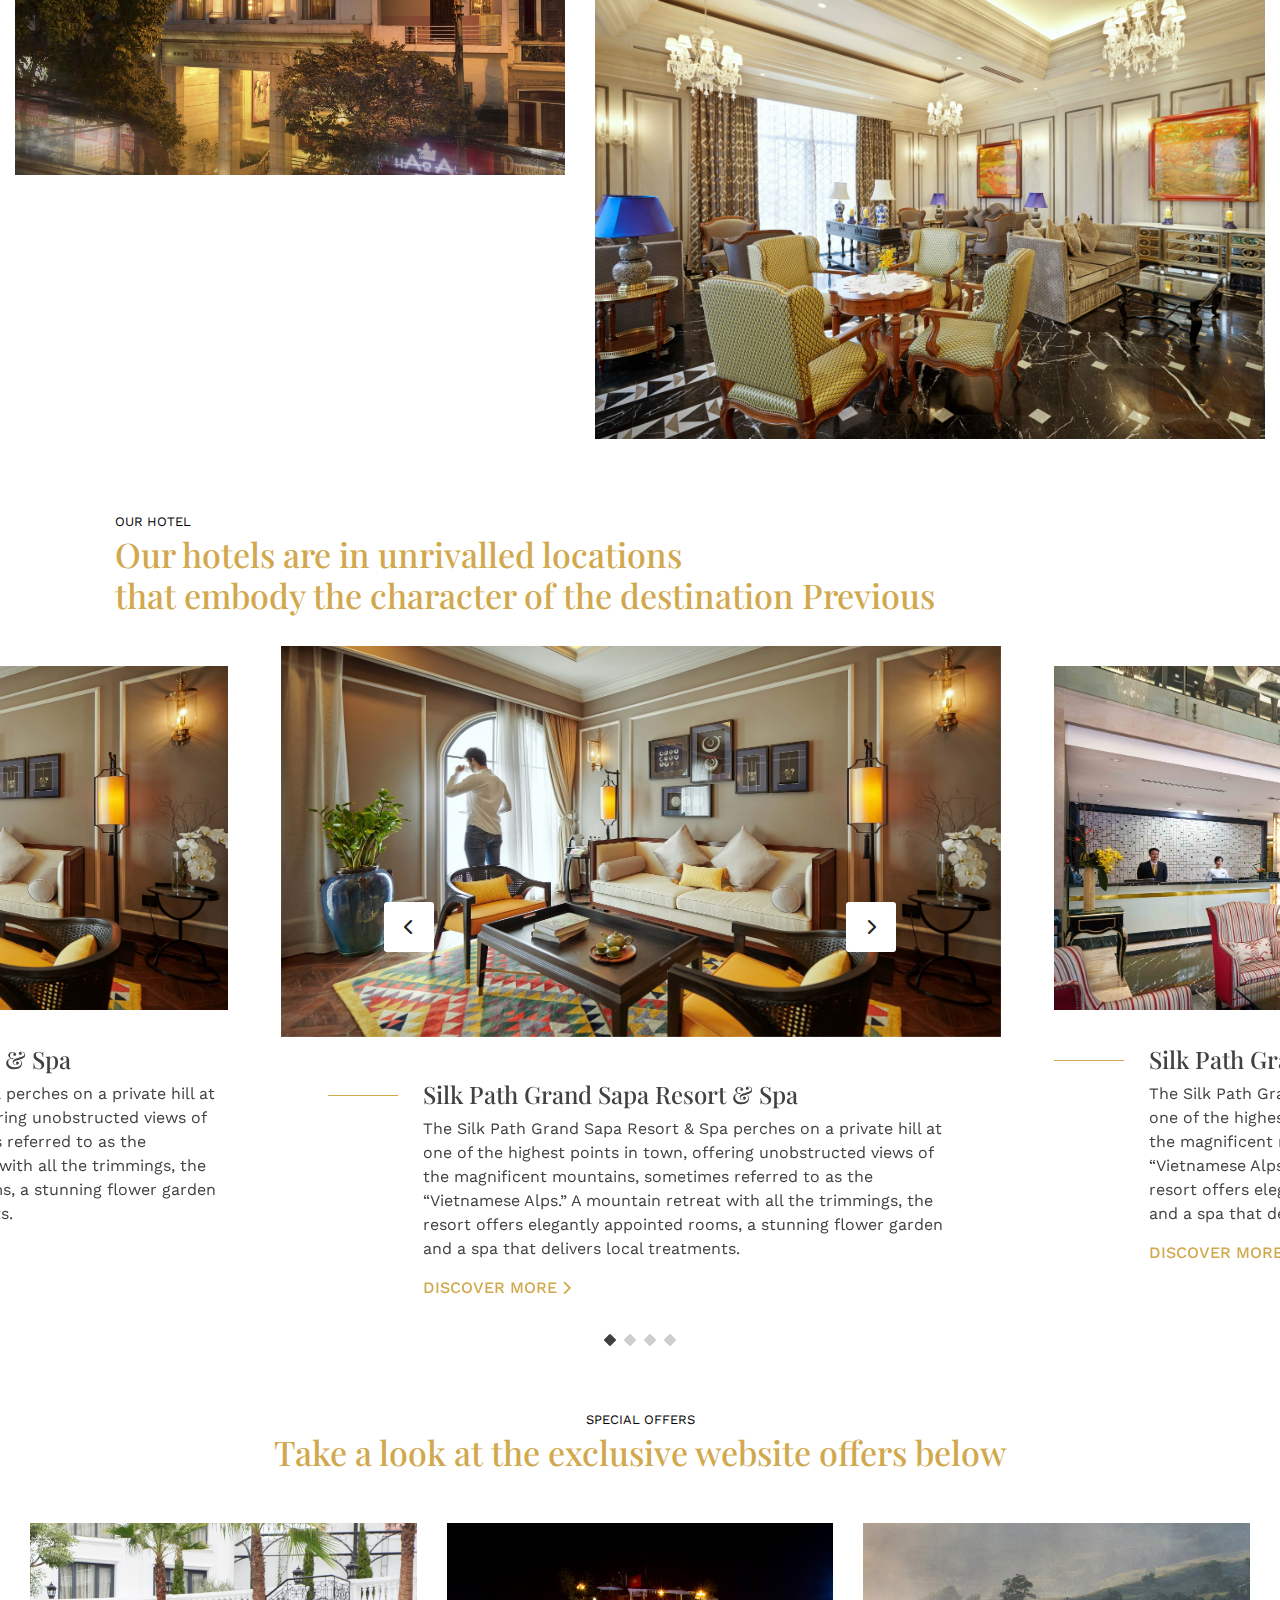
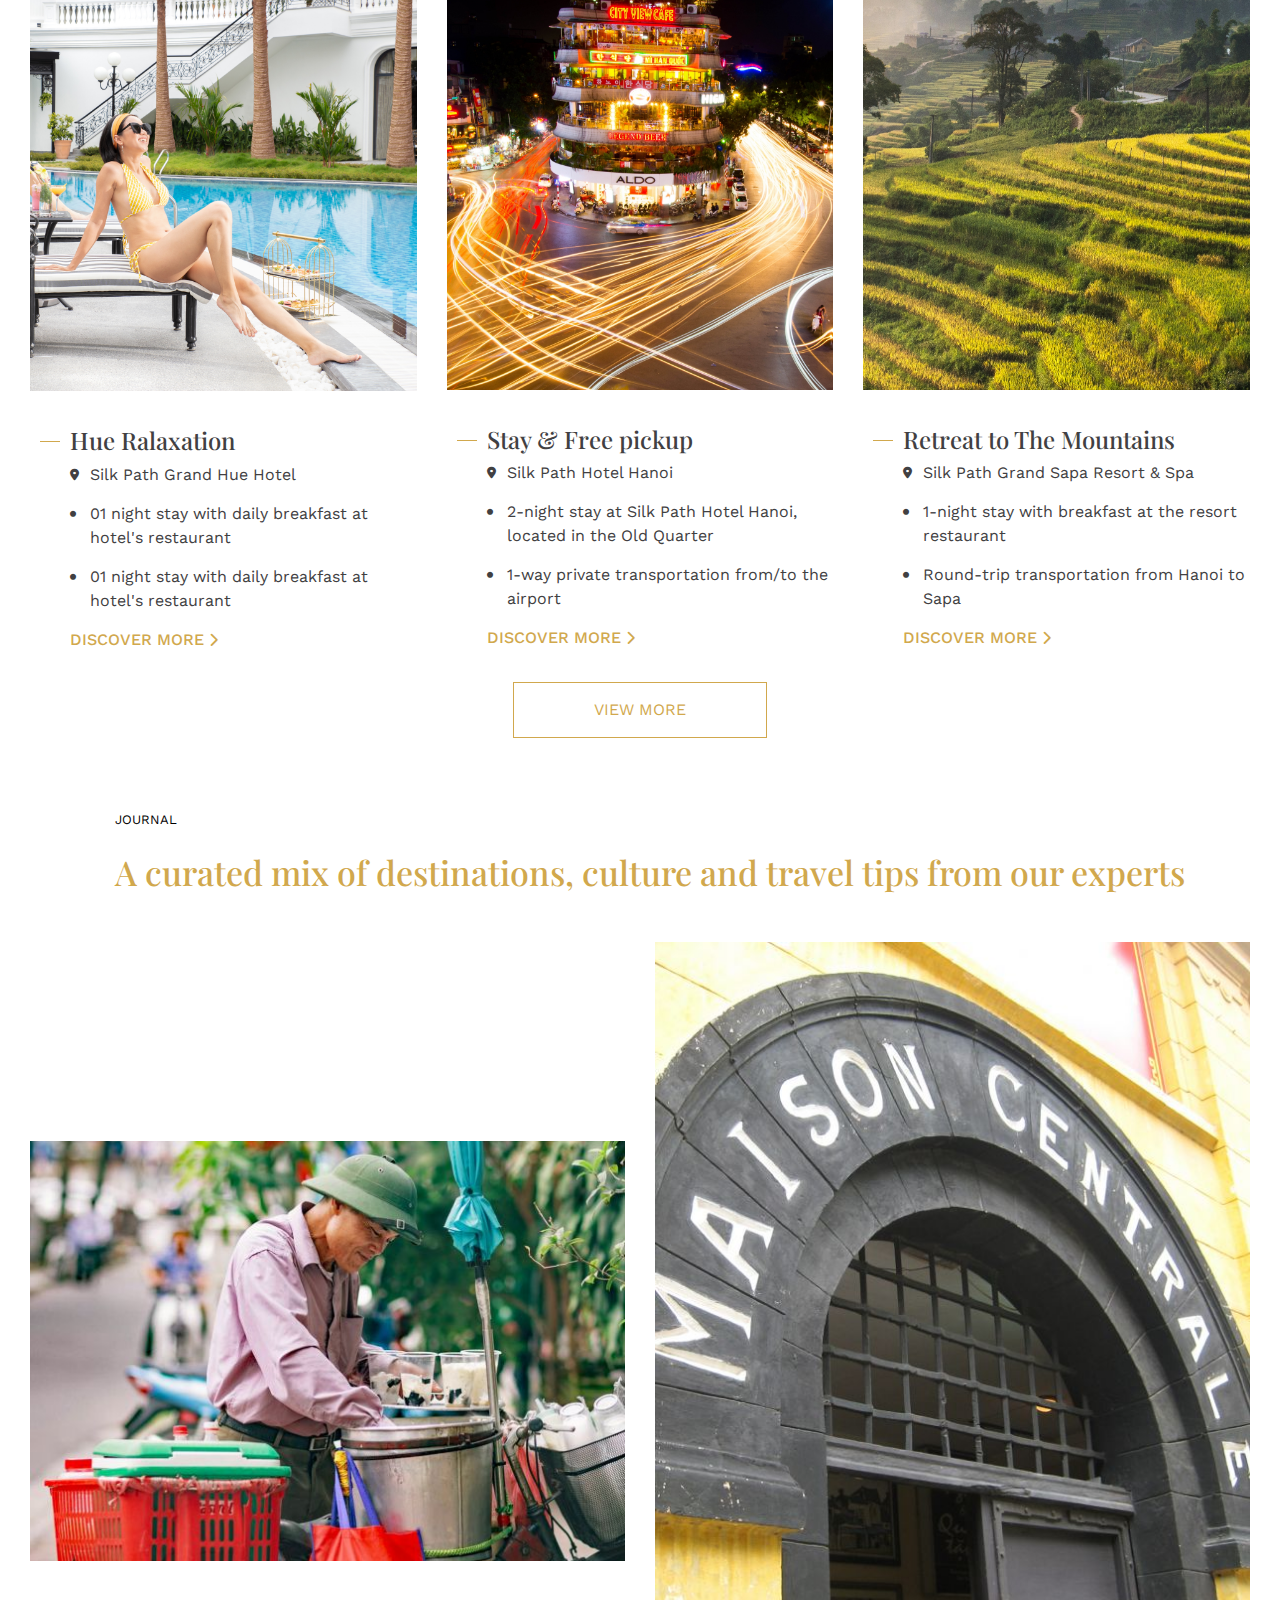
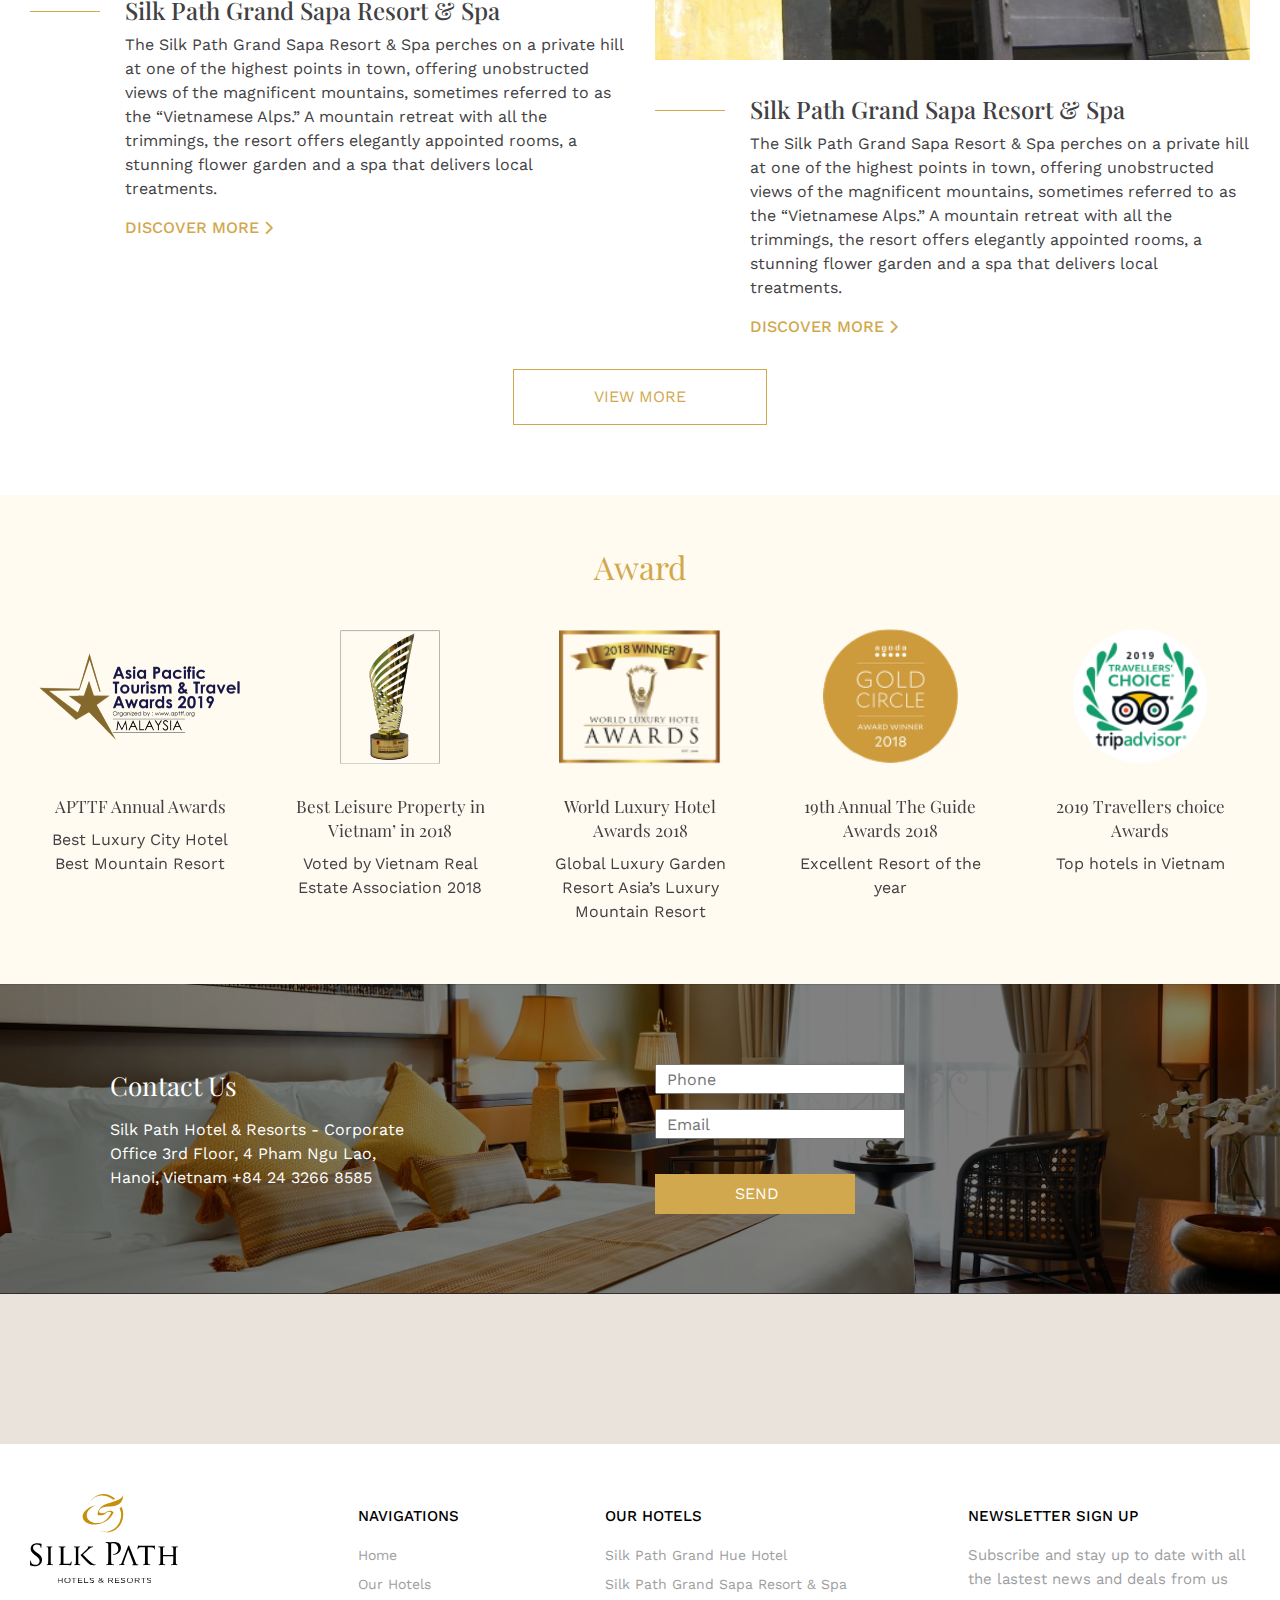
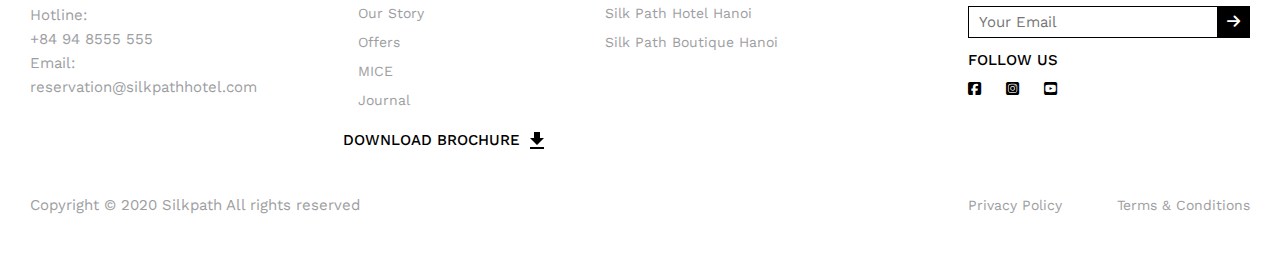
==== commit 9d194774: "d" ====
--- a/index.html
+++ b/index.html
@@ -100,6 +100,11 @@
                             <li class="menu-item">
                                 <a href="journal.html" class="menu-link">
                                     Journal
+                                </a>
+                            </li>
+                            <li class="menu-item">
+                                <a href="contact-us.html" class="menu-link">
+                                    Contact Us
                                 </a>
                             </li>
                         </ul>
--- a/lib/css/style.css
+++ b/lib/css/style.css
@@ -13,9 +13,7 @@
   position: relative;
 }
 .header .logo img {
-  width: 120px;
-  height: 75px;
-  object-fit: cover;
+  max-width: 120px;
 }
 .header .menu-list {
   display: flex;
@@ -686,7 +684,7 @@
 }
 section.contact-us .form-contact input {
   margin-bottom: 15px;
-  width: 250px;
+  max-width: 250px;
   height: 30px;
   padding: 5px 10px;
 }
@@ -700,7 +698,7 @@
   padding: 8px 80px;
   background: #D1A84D;
   margin-top: 20px;
-  width: 200px;
+  max-width: 200px;
   border: none;
   cursor: pointer;
 }
@@ -737,6 +735,11 @@
 
 section.banner .banner-main .bg-slide.our-banner {
   height: 70vh;
+}
+@media (max-width: 768px) {
+  section.banner .banner-main .bg-slide.our-banner {
+    height: auto;
+  }
 }
 
 .title-intro {
@@ -763,6 +766,11 @@
   width: 100%;
   height: 100%;
   object-fit: cover;
+}
+@media (max-width: 768px) {
+  section.content-main .thumd-intro {
+    height: auto;
+  }
 }
 section.content-main img {
   max-width: 100%;
@@ -1144,6 +1152,7 @@
   background: #EAE3DB;
   display: inline-block;
   transition: all 0.5s;
+  cursor: pointer;
 }
 section.faci .row .desc .btn-viewmore2:hover {
   background: #B2A497;
@@ -1264,6 +1273,11 @@
 }
 section.destination .nav-tabs .nav-link:hover {
   color: #D1A84D;
+}
+@media (max-width: 540px) {
+  section.destination .nav-tabs .nav-link {
+    font-size: 24px;
+  }
 }
 section.destination .nav-tabs .nav-link.active {
   border: none;
@@ -1350,6 +1364,151 @@
   background: url("../../images/sapa-contact.jpg") no-repeat;
   background-position: center;
   background-size: cover;
+}
+
+section.contact {
+  margin: 60px 0;
+}
+section.contact .form-contact {
+  padding: 60px 45px;
+  box-shadow: 0px 0px 30px #00000014;
+}
+section.contact .form-contact .form-title {
+  text-transform: uppercase;
+}
+section.contact .form-contact label {
+  font-weight: 500;
+}
+section.contact .form-contact .form-control {
+  display: block;
+  width: 100%;
+  height: 45px;
+  padding: 0.375rem 0.75rem;
+  font-size: 14px;
+  font-weight: 400;
+  line-height: 1.5;
+  color: #000;
+  border-color: #cbaa77;
+  background-color: #fff;
+  background-clip: padding-box;
+  border: 1px solid #ced4da;
+  border-radius: 0;
+  transition: border-color 0.15s ease-in-out, box-shadow 0.15s ease-in-out;
+  margin-bottom: 35px;
+}
+section.contact .form-contact .date {
+  position: relative;
+  display: block;
+}
+section.contact .form-contact .date::before {
+  content: "\f073";
+  position: absolute;
+  display: block;
+  font-family: "fontawesome";
+  top: 45px;
+  right: 25px;
+  color: currentColor;
+  font-size: 18px;
+}
+section.contact .form-contact .form-request {
+  min-height: 150px;
+}
+section.contact .form-contact [type=radio]:checked,
+section.contact .form-contact [type=radio]:not(:checked) {
+  position: absolute;
+  left: -9999px;
+}
+section.contact .form-contact [type=radio]:checked + label,
+section.contact .form-contact [type=radio]:not(:checked) + label {
+  position: relative;
+  padding-left: 28px;
+  cursor: pointer;
+  line-height: 20px;
+  display: inline-block;
+}
+section.contact .form-contact [type=radio]:checked + label:before,
+section.contact .form-contact [type=radio]:not(:checked) + label:before {
+  content: "";
+  position: absolute;
+  left: 0;
+  top: 0;
+  width: 18px;
+  height: 18px;
+  border: 1px solid #ddd;
+  border-radius: 100%;
+  background: #fff;
+}
+section.contact .form-contact [type=radio]:checked + label:after,
+section.contact .form-contact [type=radio]:not(:checked) + label:after {
+  content: "";
+  width: 12px;
+  height: 12px;
+  background: #F87DA9;
+  position: absolute;
+  top: 3px;
+  left: 3px;
+  border-radius: 100%;
+  -webkit-transition: all 0.2s ease;
+  transition: all 0.2s ease;
+}
+section.contact .form-contact [type=radio]:not(:checked) + label:after {
+  opacity: 0;
+  -webkit-transform: scale(0);
+  transform: scale(0);
+}
+section.contact .form-contact [type=radio]:checked + label:after {
+  opacity: 1;
+  -webkit-transform: scale(1);
+  transform: scale(1);
+}
+section.contact .form-contact .check-agree {
+  display: flex;
+  align-items: center;
+  margin-bottom: 35px;
+}
+section.contact .form-contact .check-agree label {
+  margin-bottom: 0;
+  margin-left: 10px;
+}
+section.contact .form-contact .btn-form__contact {
+  color: #fff;
+  background-color: transparent;
+  border: 1px solid white;
+  transition: all 0.2s ease-in-out;
+  padding: 12px;
+  min-width: 230px;
+  font-size: 13px;
+  font-weight: 700;
+  text-decoration: none;
+  text-transform: uppercase;
+  letter-spacing: 0.07em;
+  cursor: pointer;
+  position: relative;
+}
+section.contact .form-contact .btn-form__contact::before {
+  content: "";
+  position: absolute;
+  width: 100%;
+  height: 100%;
+  top: 0;
+  right: 0;
+  z-index: -1;
+  border: none;
+  background-color: #cbaa77;
+  transition: all 0.2s ease-in-out;
+}
+section.contact .form-contact .btn-form__contact:hover {
+  color: #cbaa77;
+  border: 1px solid #cbaa77;
+}
+section.contact .form-contact .btn-form__contact:hover::before {
+  width: 0%;
+  transition: all 0.2s ease-in-out;
+}
+@media (max-width: 768px) {
+  section.contact .form-contact {
+    padding: 36px 0;
+  }
 }
 
 .footer {
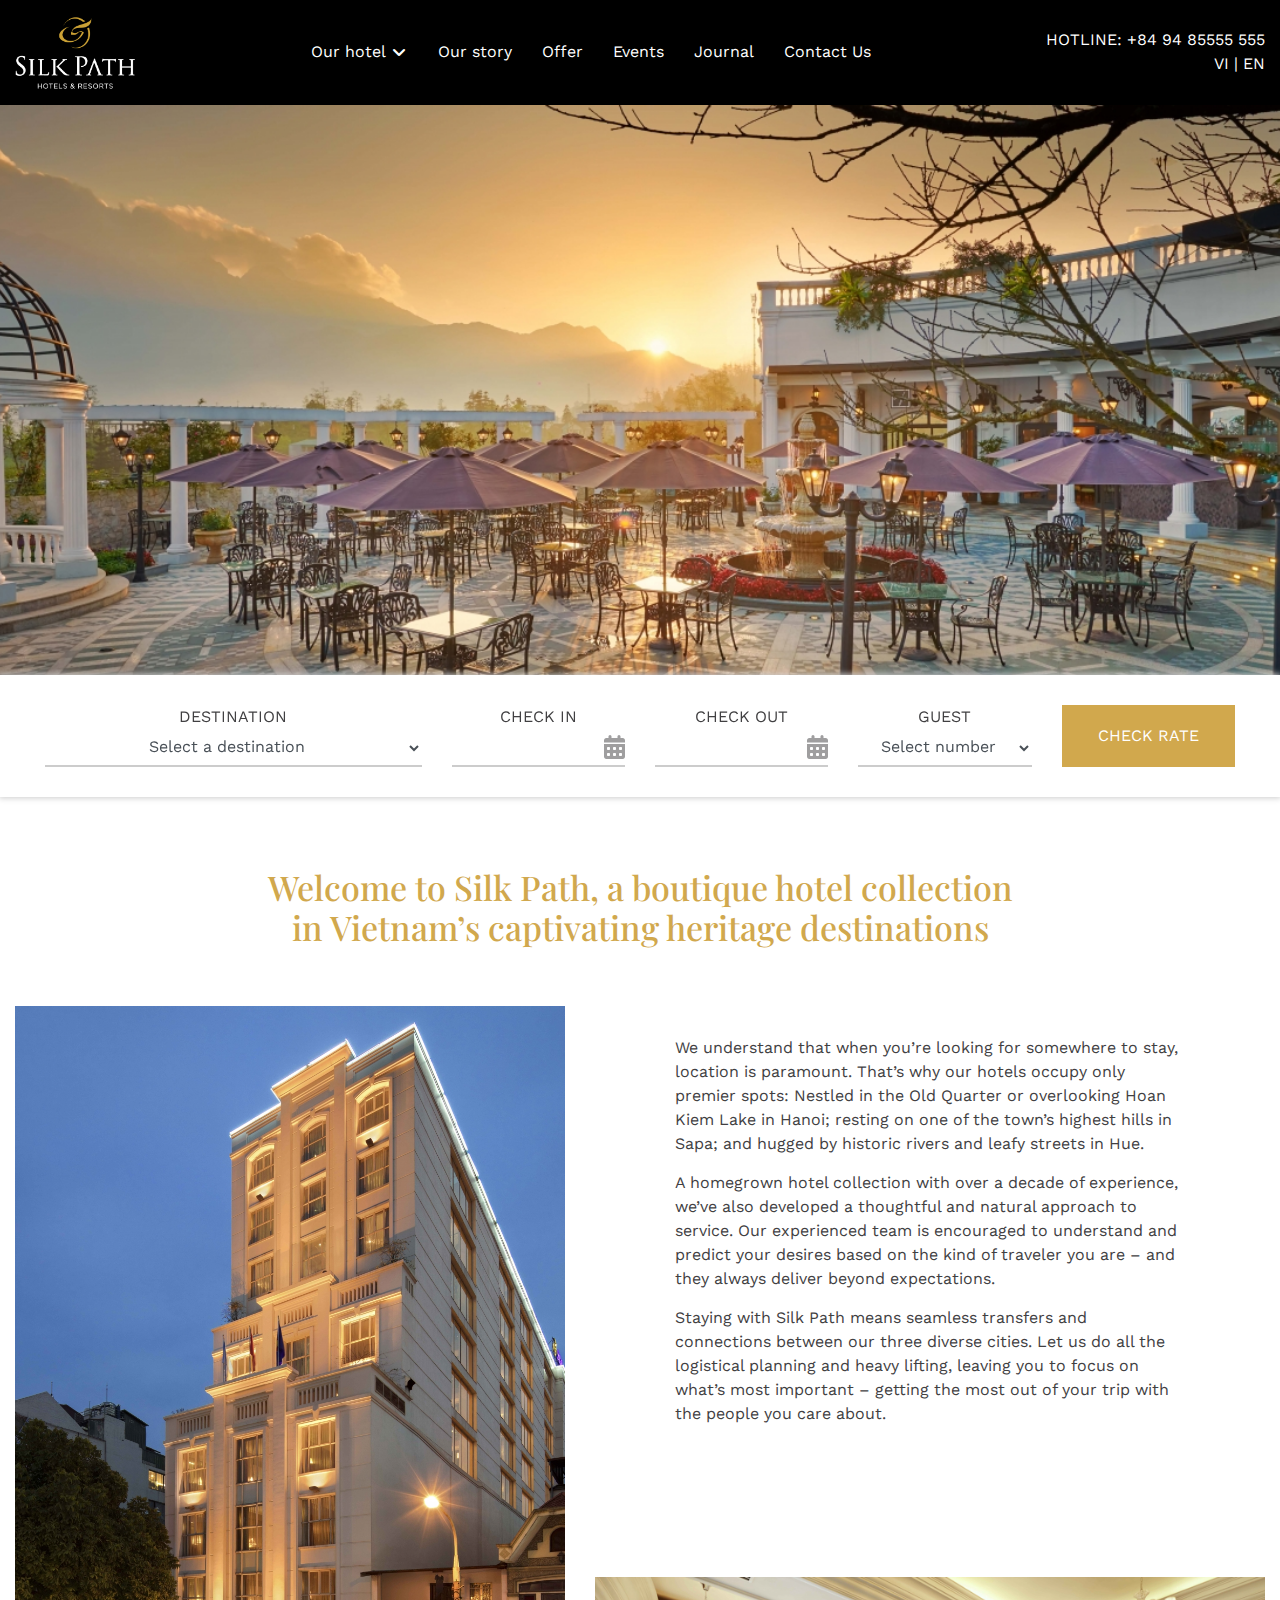
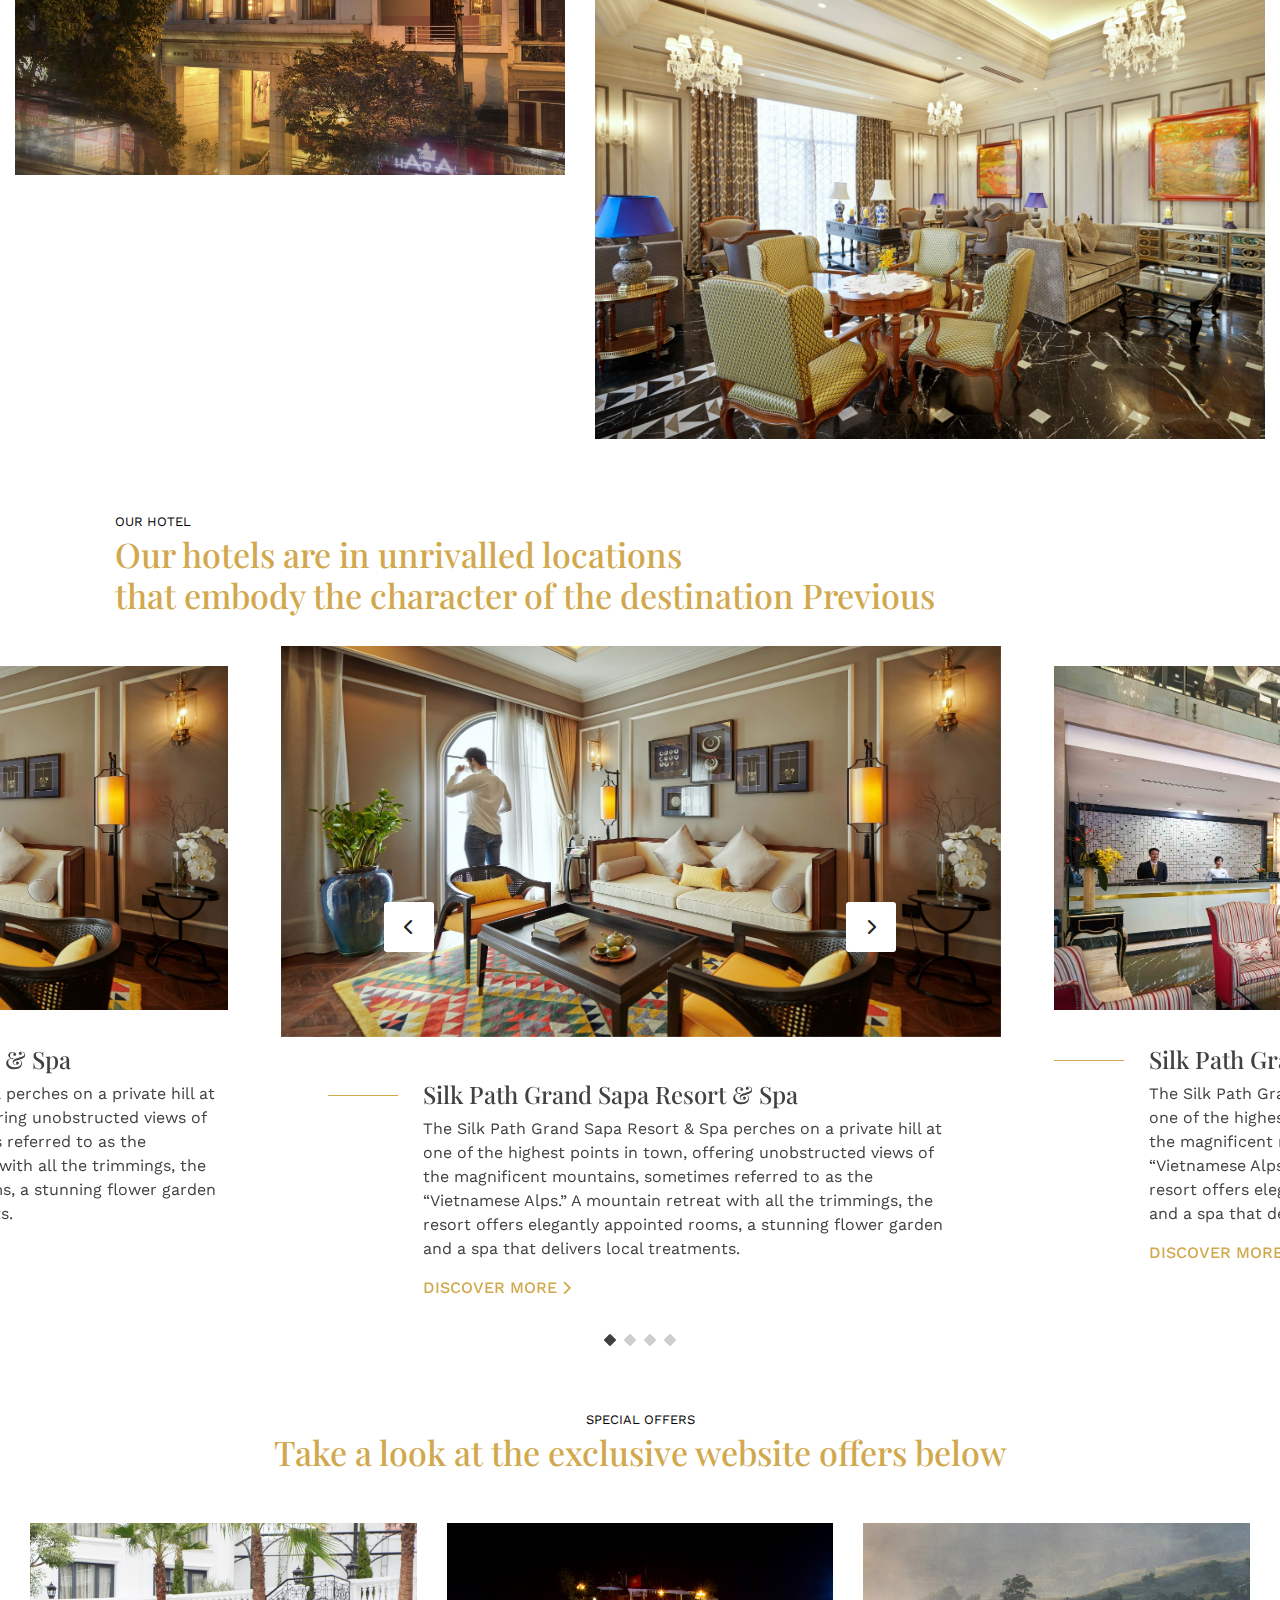
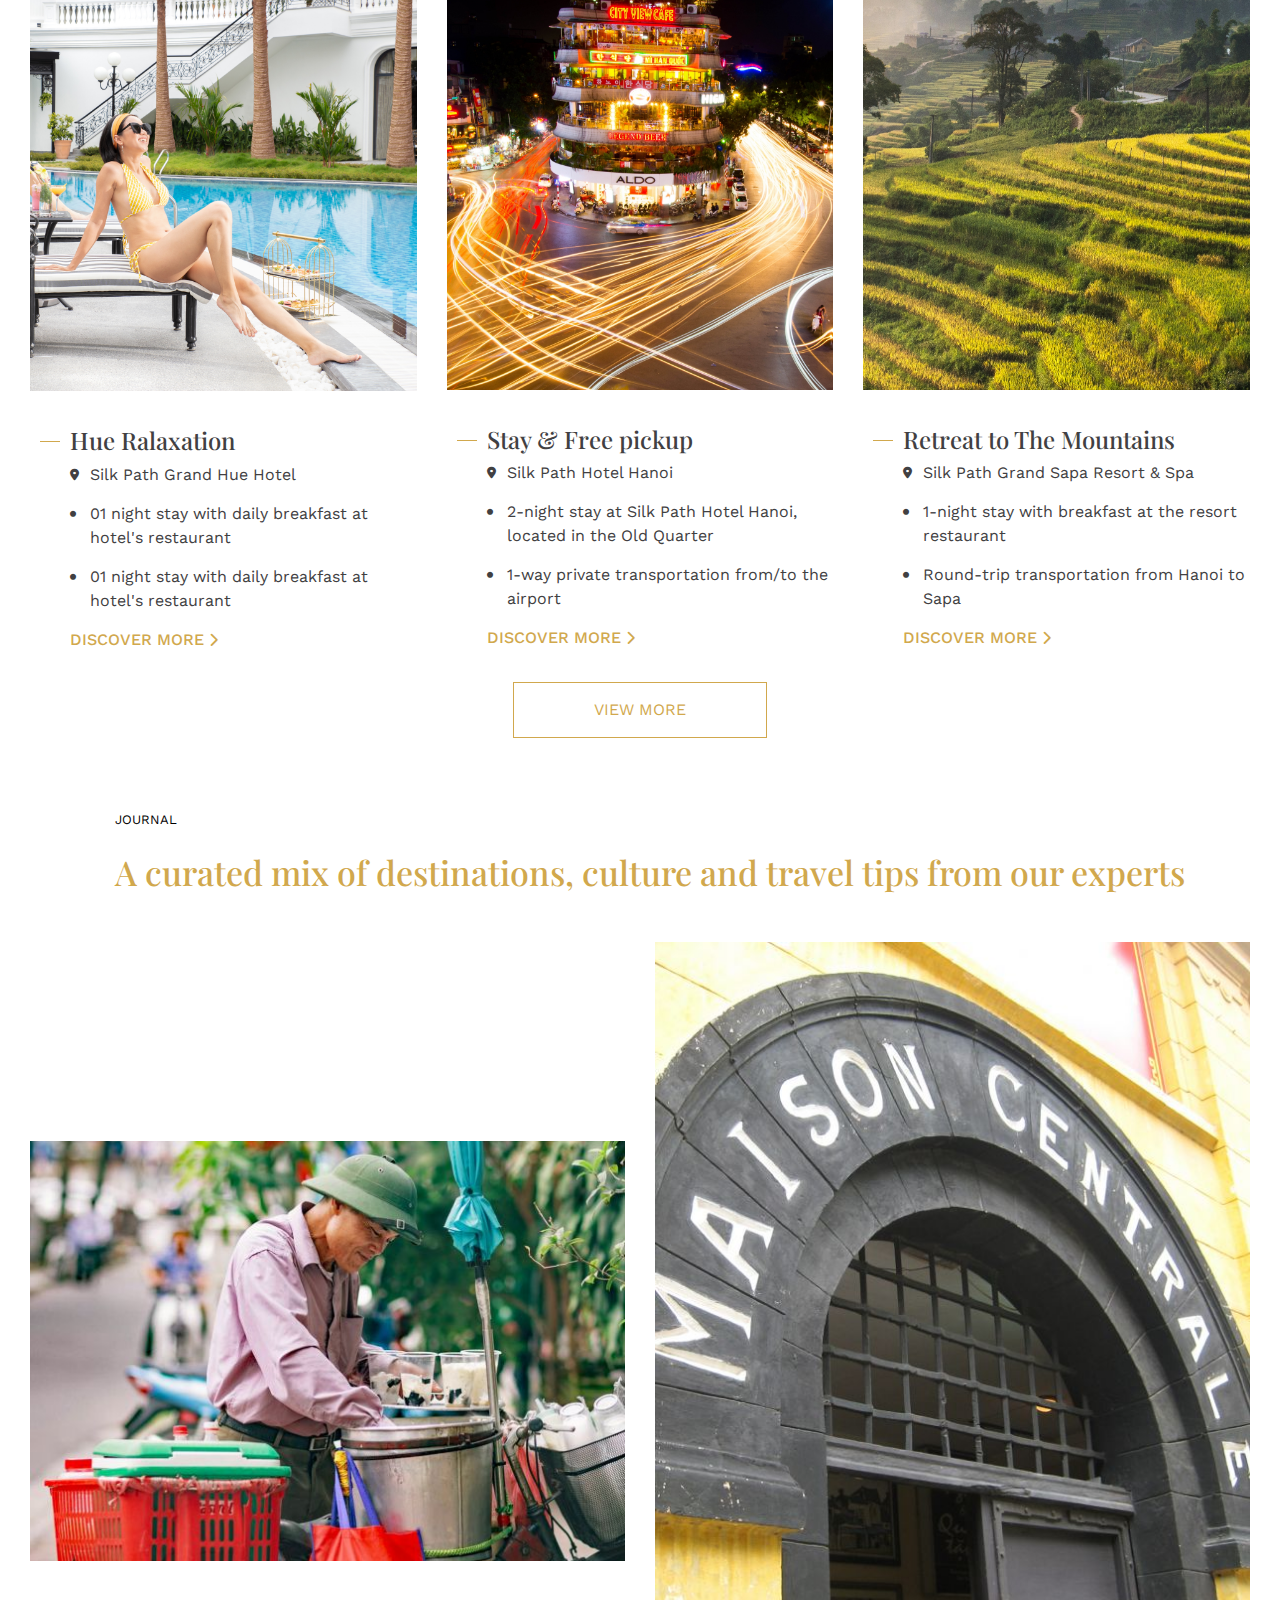
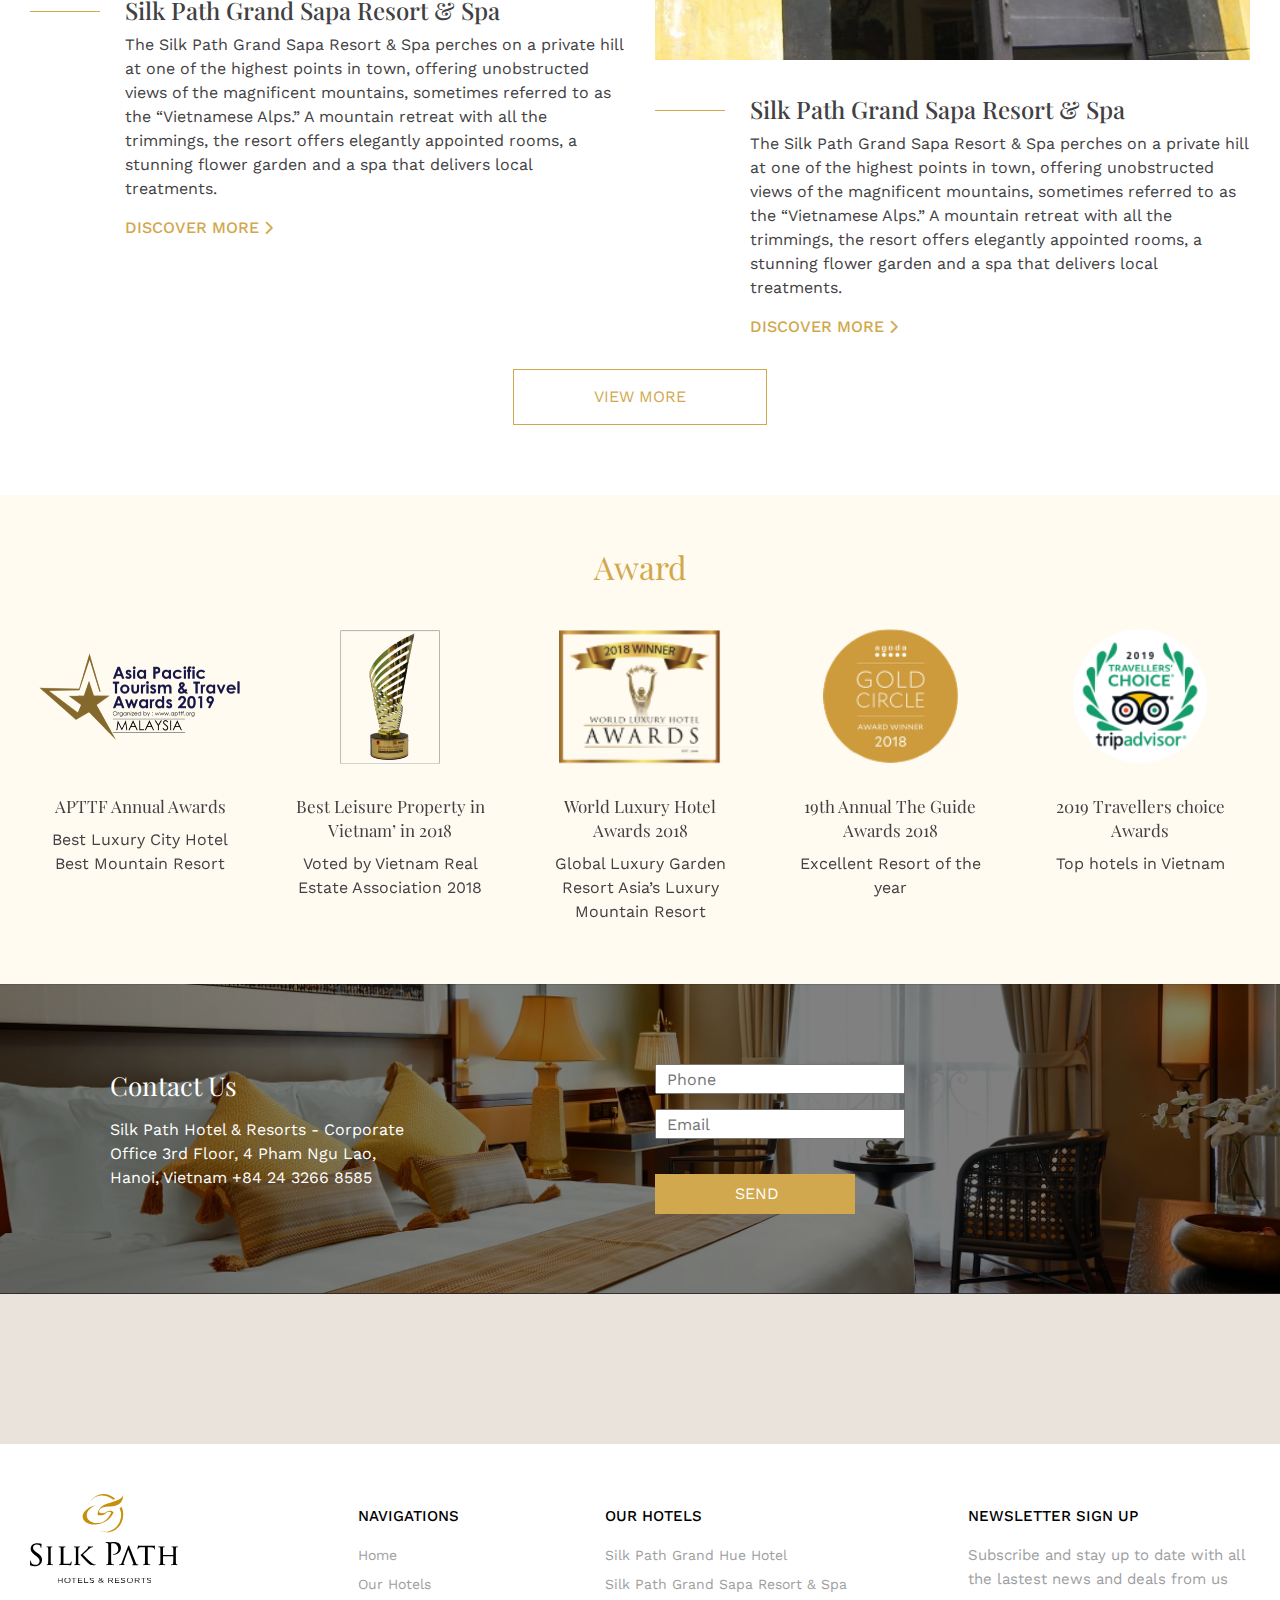
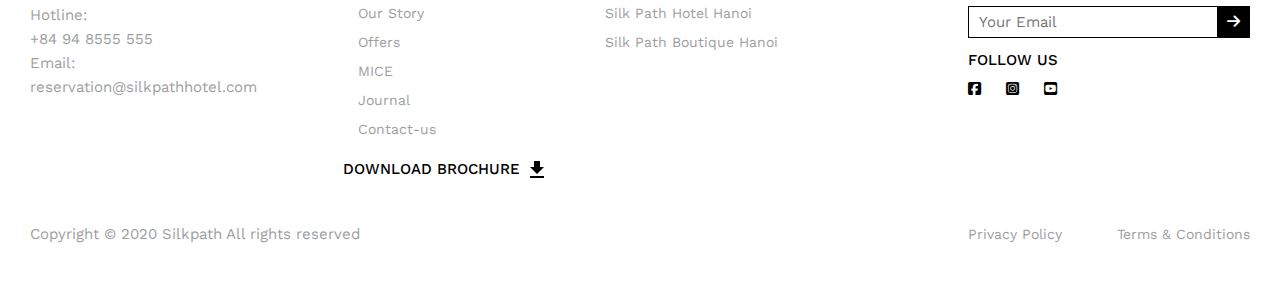
==== commit ff83ef2c: "d" ====
--- a/index.html
+++ b/index.html
@@ -731,6 +731,11 @@
                                         <li>
                                             <a href="journal.html">
                                                 Journal
+                                            </a>
+                                        </li>
+                                        <li>
+                                            <a href="contact-us.html">
+                                                Contact-us
                                             </a>
                                         </li>
                                     </ul>
@@ -853,6 +858,9 @@
                     <li>
                         <a href="journal.html">JOURNAL</a>
                     </li>
+                    <li>
+                        <a href="contact-us.html">CONTACT US</a>
+                    </li>
                 </ul>
             </div>
         </div>
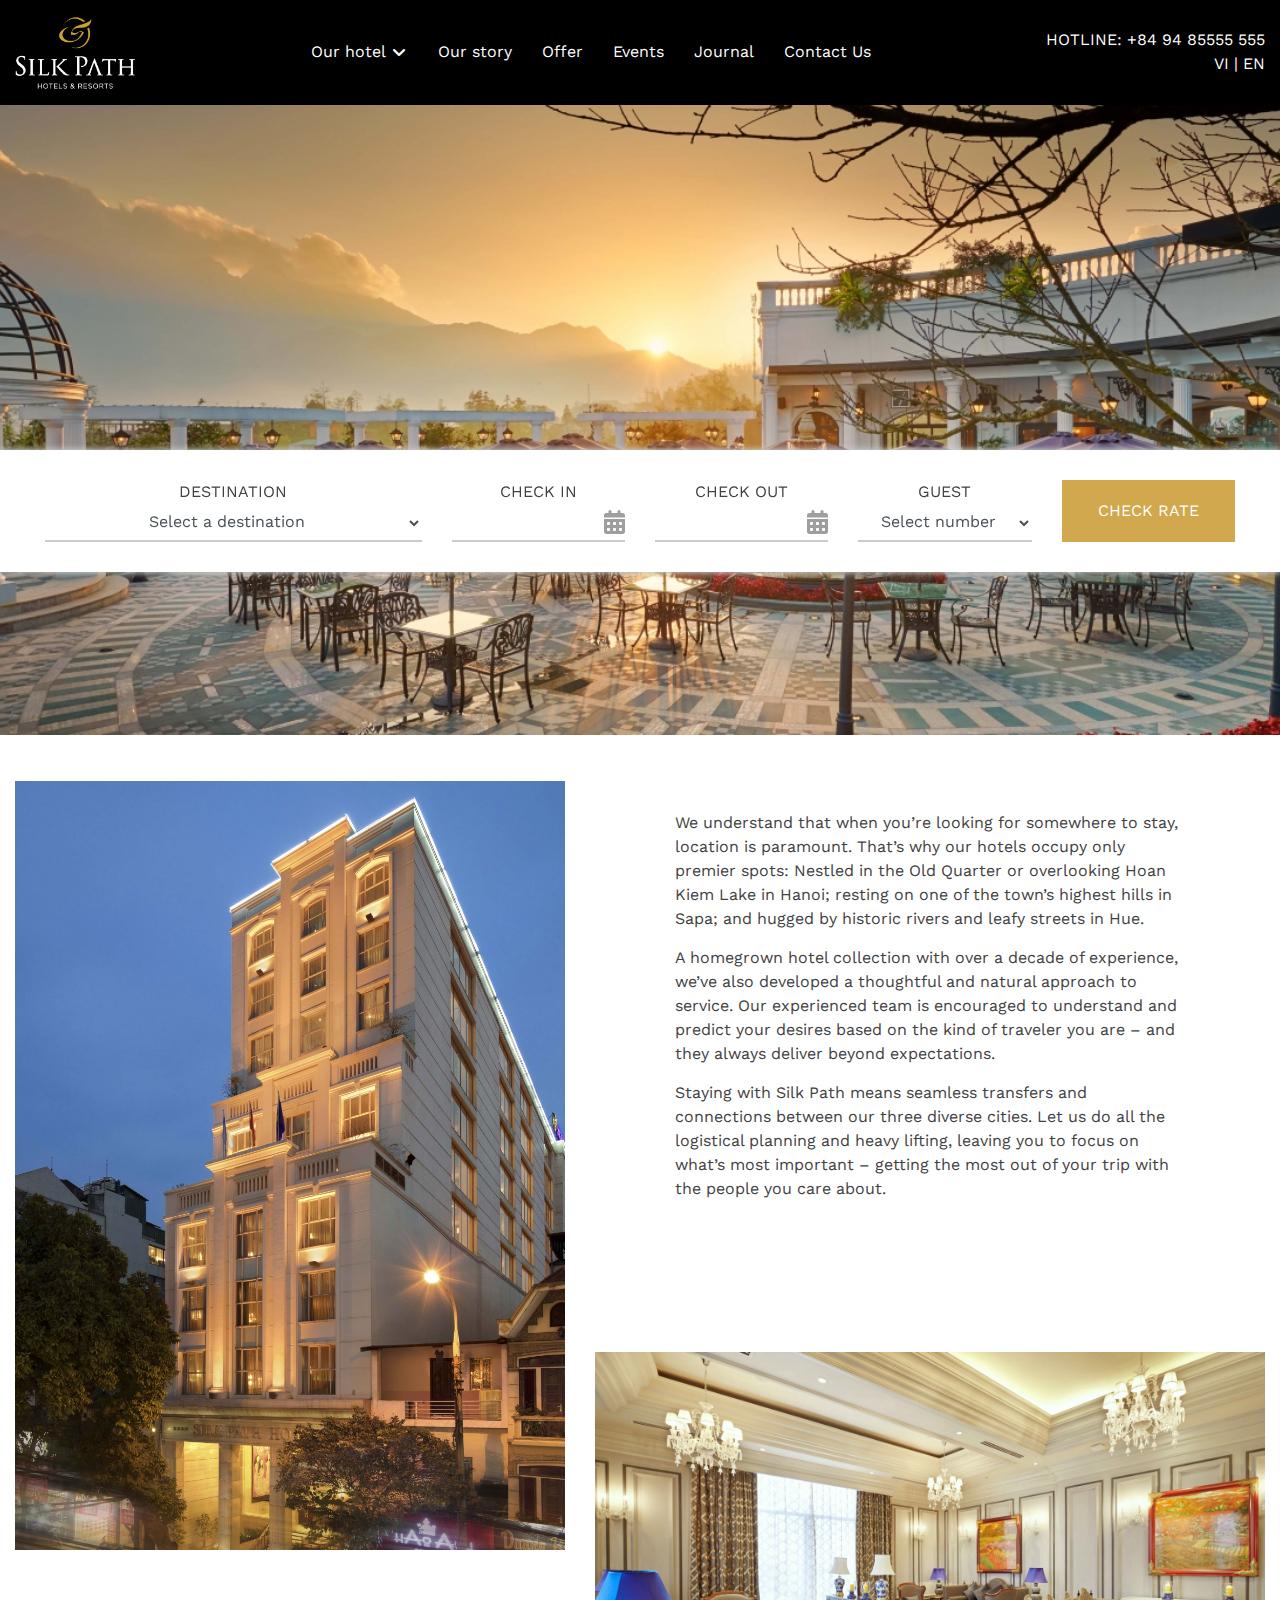
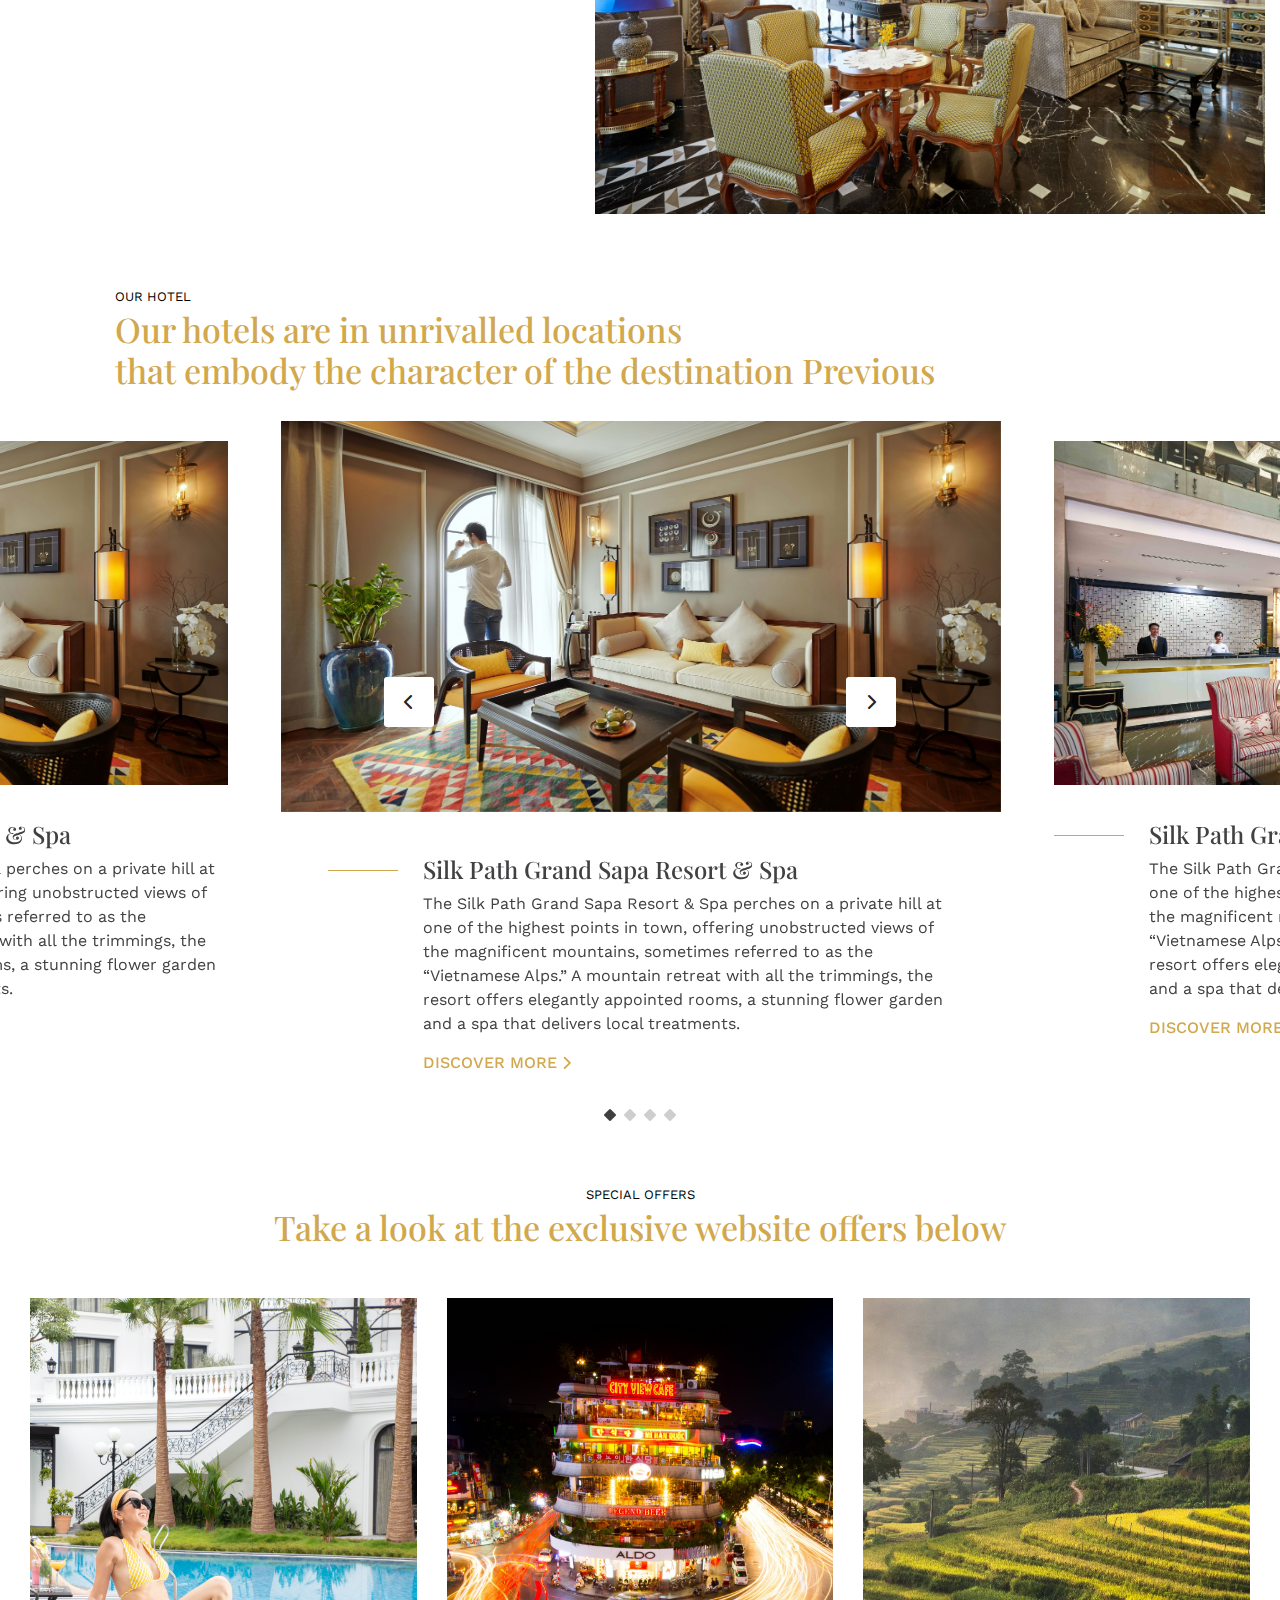
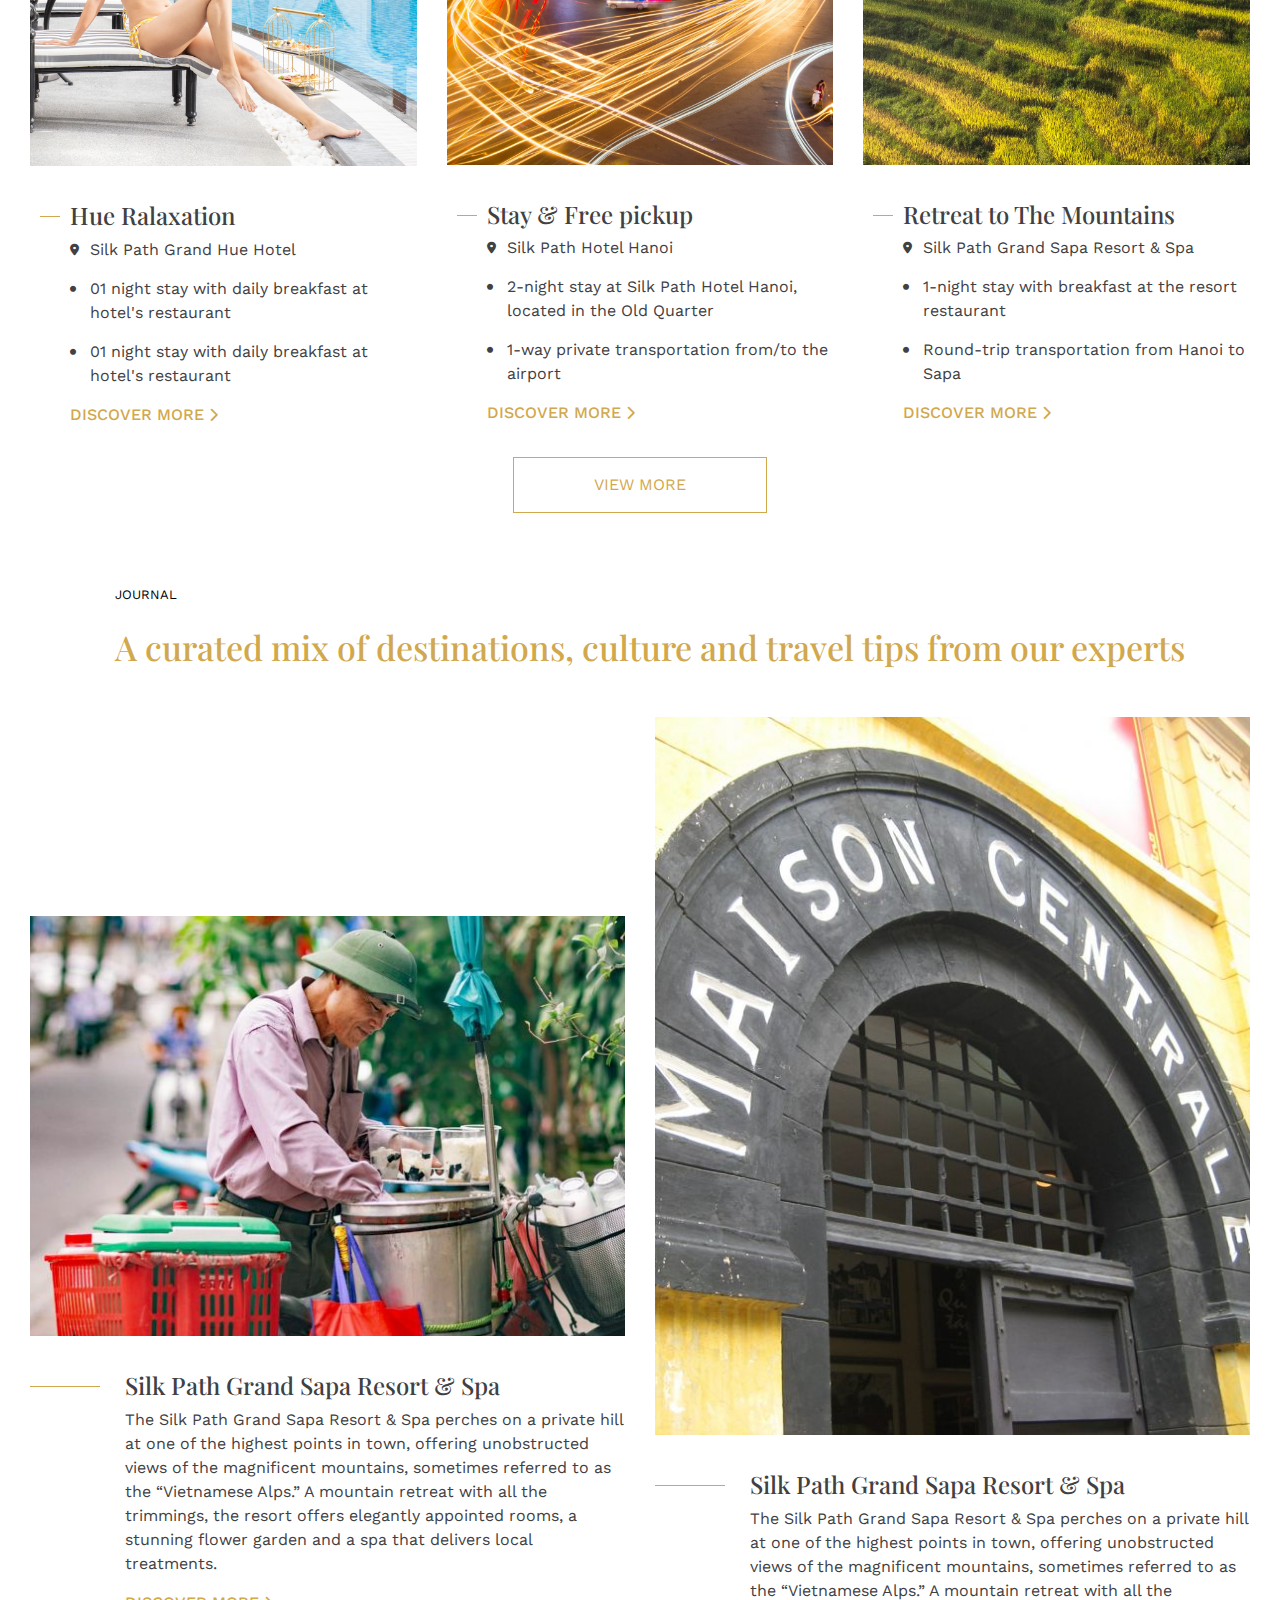
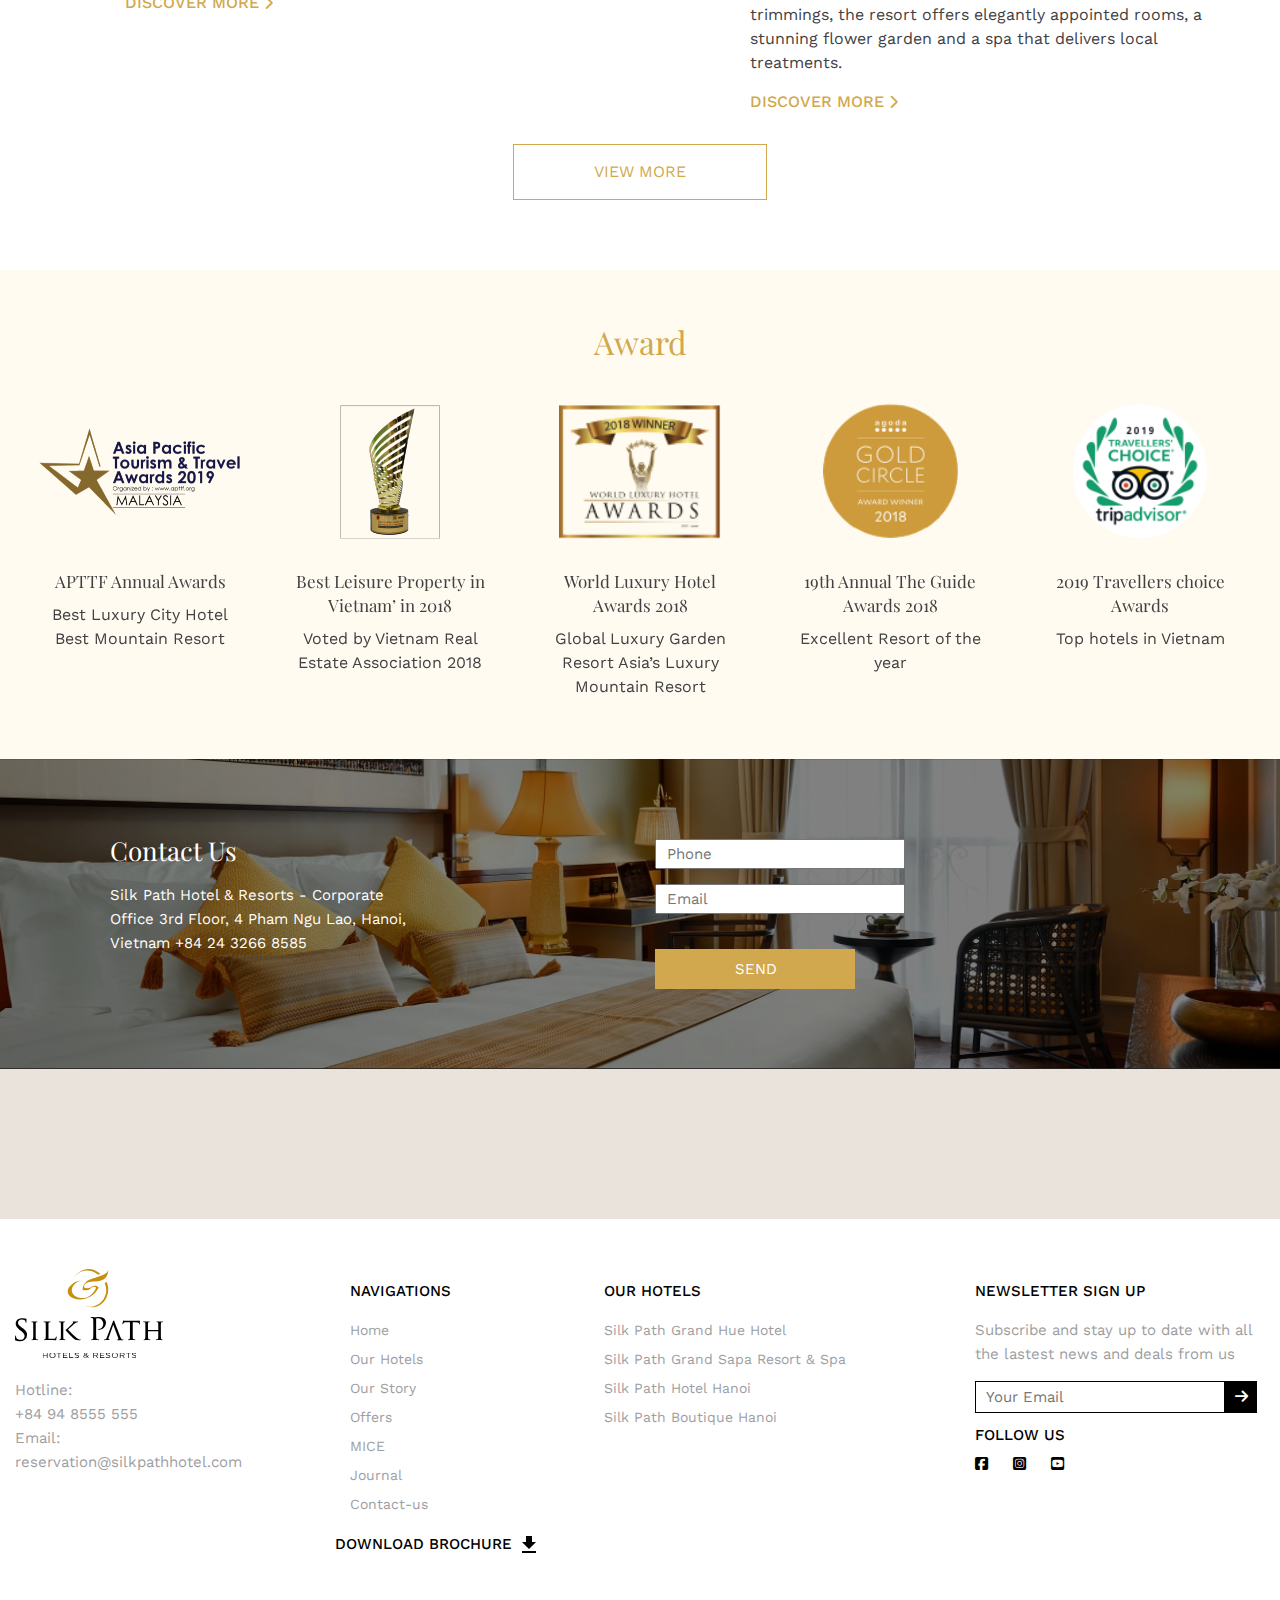
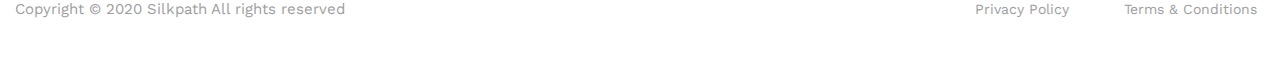
==== commit 7296b39a: "d" ====
--- a/index.html
+++ b/index.html
@@ -643,6 +643,9 @@
                     </div>
                 </div>
             </section>
+
+        </main>
+        <footer class="footer">
             <section class="contact-us">
                 <div class="container">
                     <div class="row">
@@ -672,9 +675,7 @@
                         allowfullscreen="" loading="lazy" referrerpolicy="no-referrer-when-downgrade"></iframe>
                 </div>
             </section>
-        </main>
-        <footer class="footer">
-            <div class="container">
+            <div class="container footer-cont">
                 <div class="row">
                     <div class="col-md-3">
                         <a href="#" class="logo-footer">
--- a/lib/css/style.css
+++ b/lib/css/style.css
@@ -1366,8 +1366,89 @@
   background-size: cover;
 }
 
+.banner {
+  height: 45vh;
+}
+.banner img {
+  height: 45vh;
+  object-fit: cover;
+  width: 100%;
+}
+
+.list-jounal {
+  padding: 15px;
+}
+.list-jounal img {
+  width: 100%;
+  height: 70vh;
+  object-fit: cover;
+}
+.list-jounal .item {
+  margin-bottom: 30px;
+}
+.list-jounal .content {
+  padding-left: 100px;
+  padding-top: 20px;
+  position: relative;
+}
+.list-jounal .content::before {
+  content: "";
+  width: 60px;
+  position: absolute;
+  top: 30px;
+  left: 20px;
+  height: 1px;
+  background-color: #D1A84D;
+}
+.list-jounal .content .desc {
+  text-align: justify;
+  padding: 10px 0px;
+  height: 200px;
+  overflow: hidden;
+  display: -webkit-box;
+  -webkit-box-orient: vertical;
+  -webkit-line-clamp: 8;
+}
+.list-jounal .btn_more {
+  color: #D1A84D;
+  font-weight: 500;
+}
+.list-jounal .btn_more i {
+  padding-left: 5px;
+  transition: all 0.5s ease-in;
+}
+.list-jounal .btn_more:hover i {
+  padding-left: 25px;
+}
+.list-jounal .pagination a {
+  font-weight: 500;
+  color: #D1A84D;
+  margin: 10px;
+}
+
+.detail-jounal {
+  margin-bottom: 50px;
+}
+.detail-jounal .tester-detail {
+  width: 75%;
+  margin: 0px auto 30px;
+}
+.detail-jounal img {
+  width: 100%;
+}
+
+.other-blog {
+  background-color: #FFFBF1;
+}
+
 section.contact {
+  background: url("../../images/contact-usbg.svg") no-repeat;
+  background-position: top center;
+  background-size: 100%;
   margin: 60px 0;
+}
+section.contact .title-intro {
+  font-size: 34px;
 }
 section.contact .form-contact {
   padding: 60px 45px;
@@ -1394,21 +1475,25 @@
   border: 1px solid #ced4da;
   border-radius: 0;
   transition: border-color 0.15s ease-in-out, box-shadow 0.15s ease-in-out;
+  position: relative;
+}
+section.contact .form-contact .form-group {
   margin-bottom: 35px;
 }
-section.contact .form-contact .date {
+section.contact .form-contact .date-pick {
   position: relative;
   display: block;
 }
-section.contact .form-contact .date::before {
+section.contact .form-contact .date-pick::before {
   content: "\f073";
   position: absolute;
   display: block;
   font-family: "fontawesome";
   top: 45px;
-  right: 25px;
+  right: 20px;
   color: currentColor;
-  font-size: 18px;
+  font-size: 22px;
+  z-index: 1;
 }
 section.contact .form-contact .form-request {
   min-height: 150px;
@@ -1460,6 +1545,10 @@
   opacity: 1;
   -webkit-transform: scale(1);
   transform: scale(1);
+}
+section.contact .form-contact .err {
+  color: red;
+  position: absolute;
 }
 section.contact .form-contact .check-agree {
   display: flex;
@@ -1505,6 +1594,9 @@
   width: 0%;
   transition: all 0.2s ease-in-out;
 }
+section.contact .form-contact .btn-form__contact:focus {
+  outline: none;
+}
 @media (max-width: 768px) {
   section.contact .form-contact {
     padding: 36px 0;
@@ -1512,10 +1604,12 @@
 }
 
 .footer {
-  padding: 50px 0px;
   background: #fff;
   color: #9D9EA1;
   font-size: 15px;
+}
+.footer .footer-cont {
+  padding: 50px 0;
 }
 .footer .row {
   align-items: flex-start;
@@ -1567,12 +1661,12 @@
 .footer .sub-contact {
   display: flex;
   align-items: center;
-  justify-content: center;
 }
 .footer .sub-contact .email-sub {
   border: solid 1px #000;
   padding: 5px 10px;
-  width: 250px;
+  max-width: 250px;
+  width: calc(100% - 32px);
   height: 32px;
   float: left;
   outline: none;
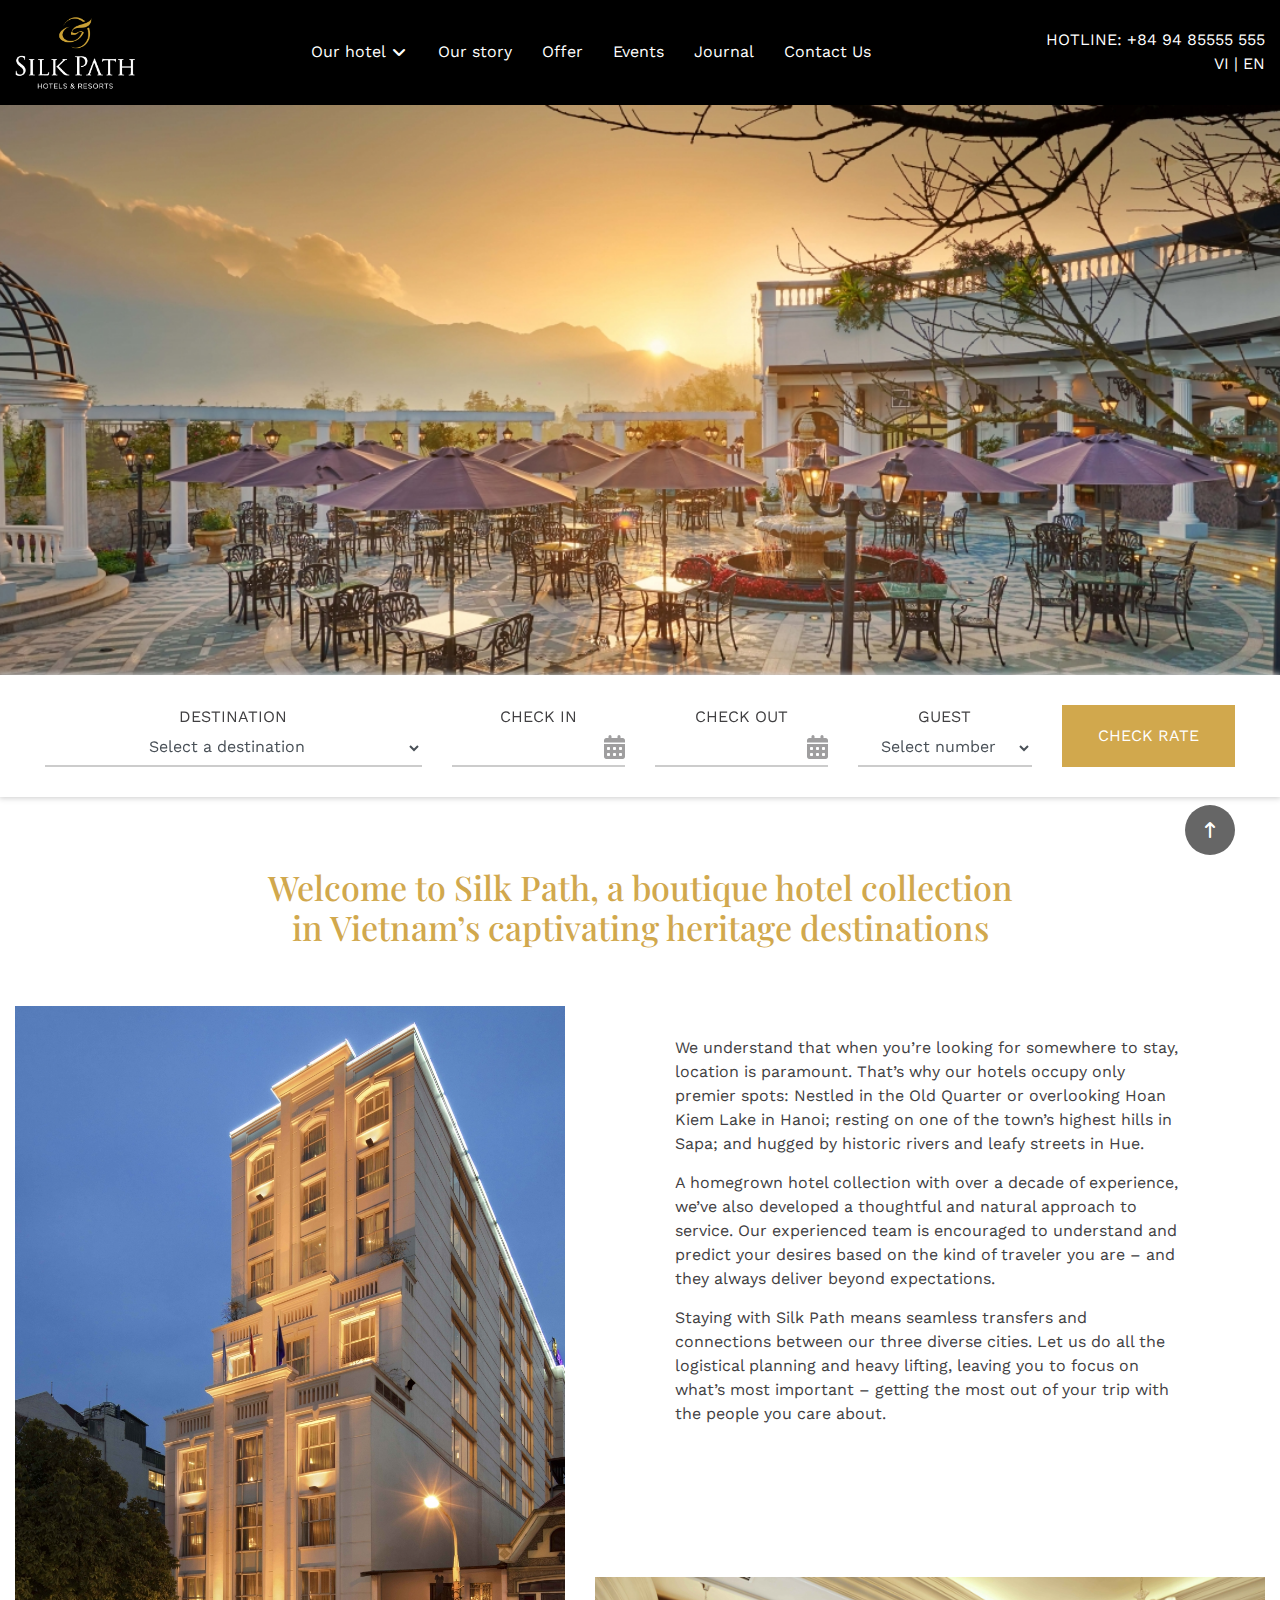
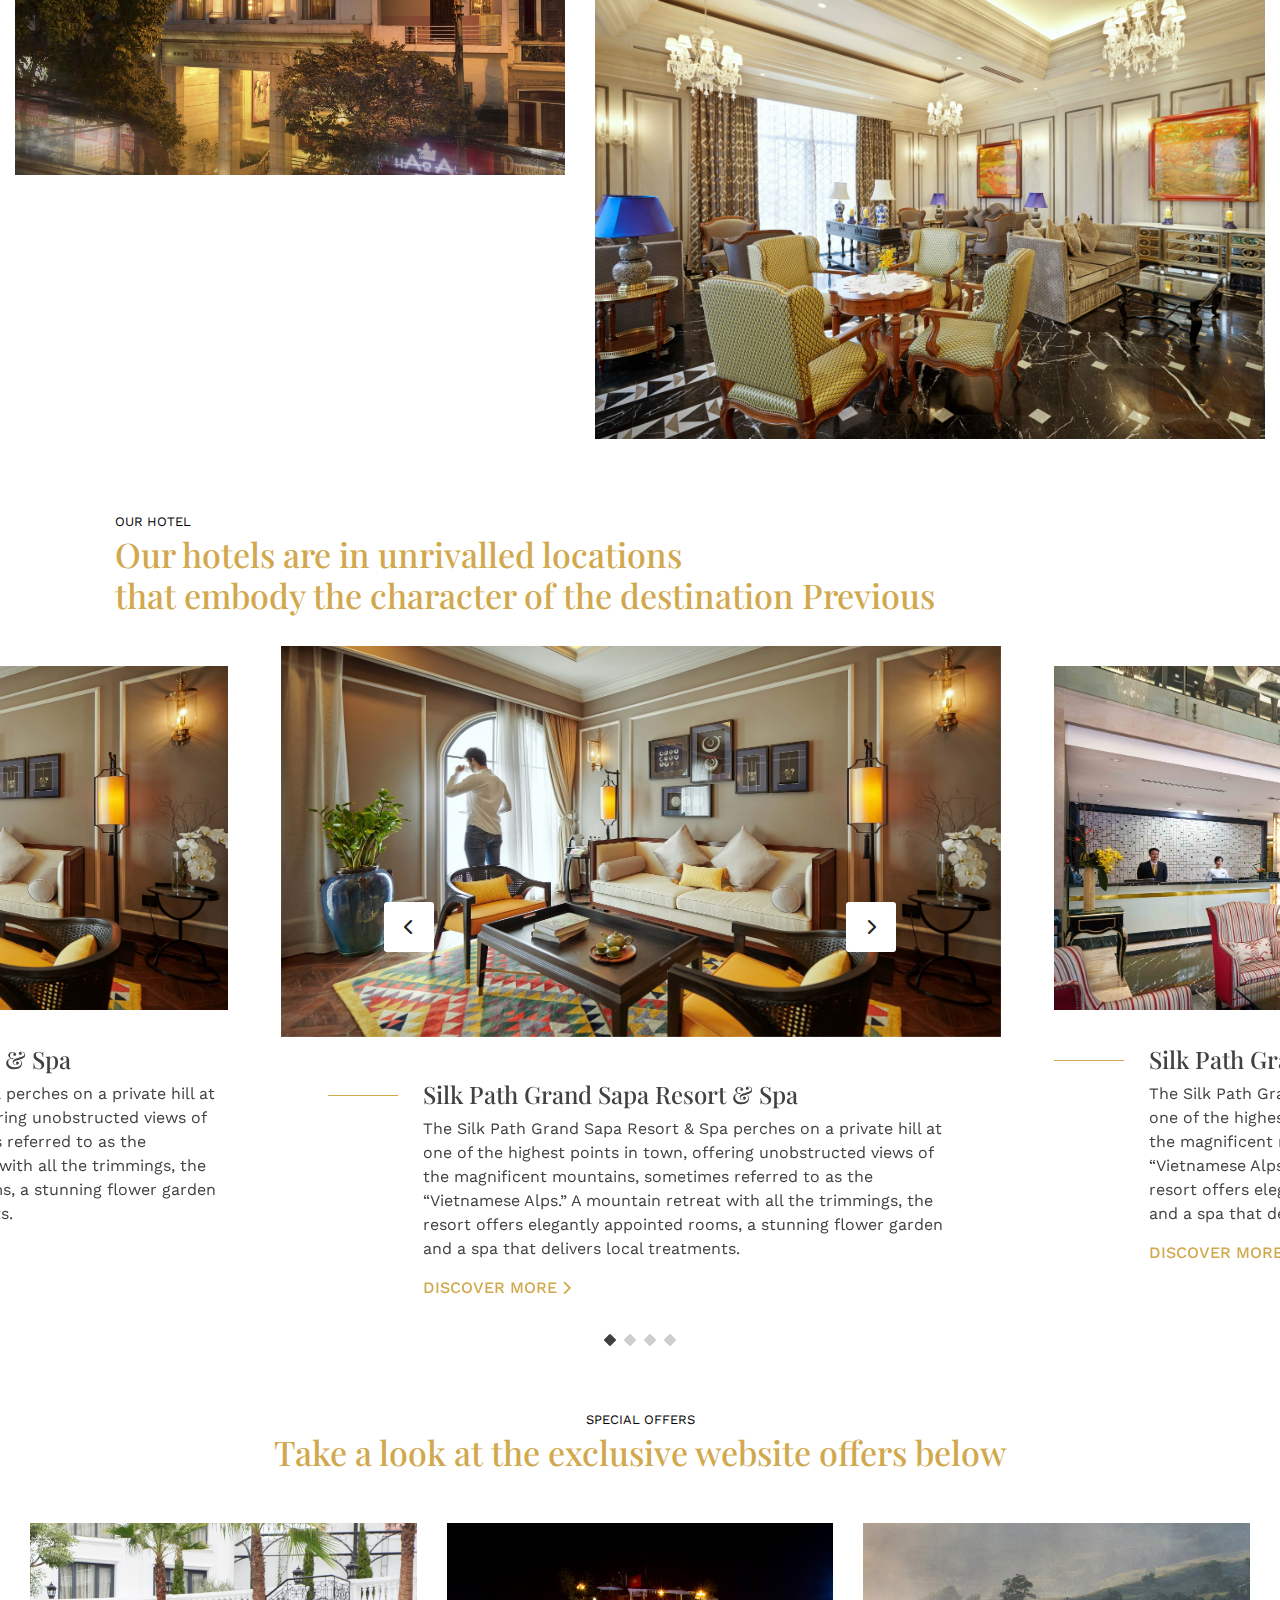
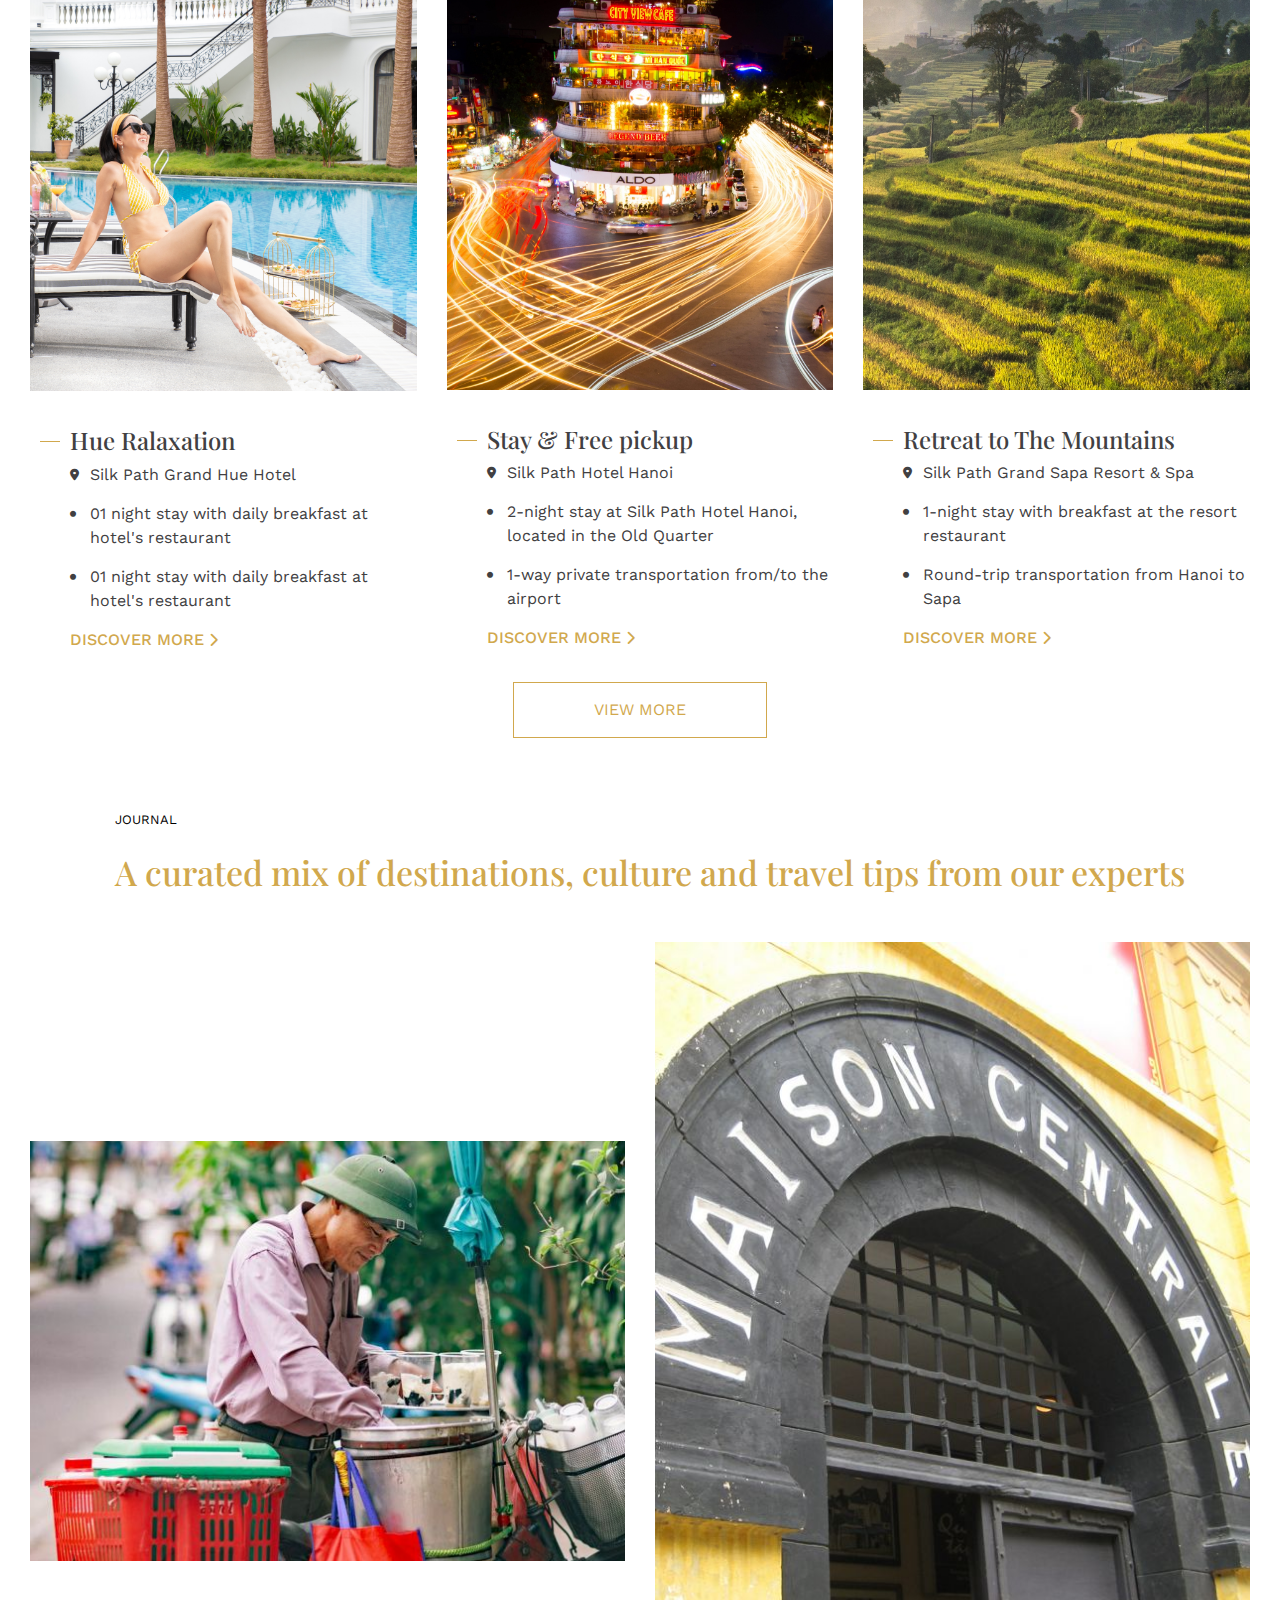
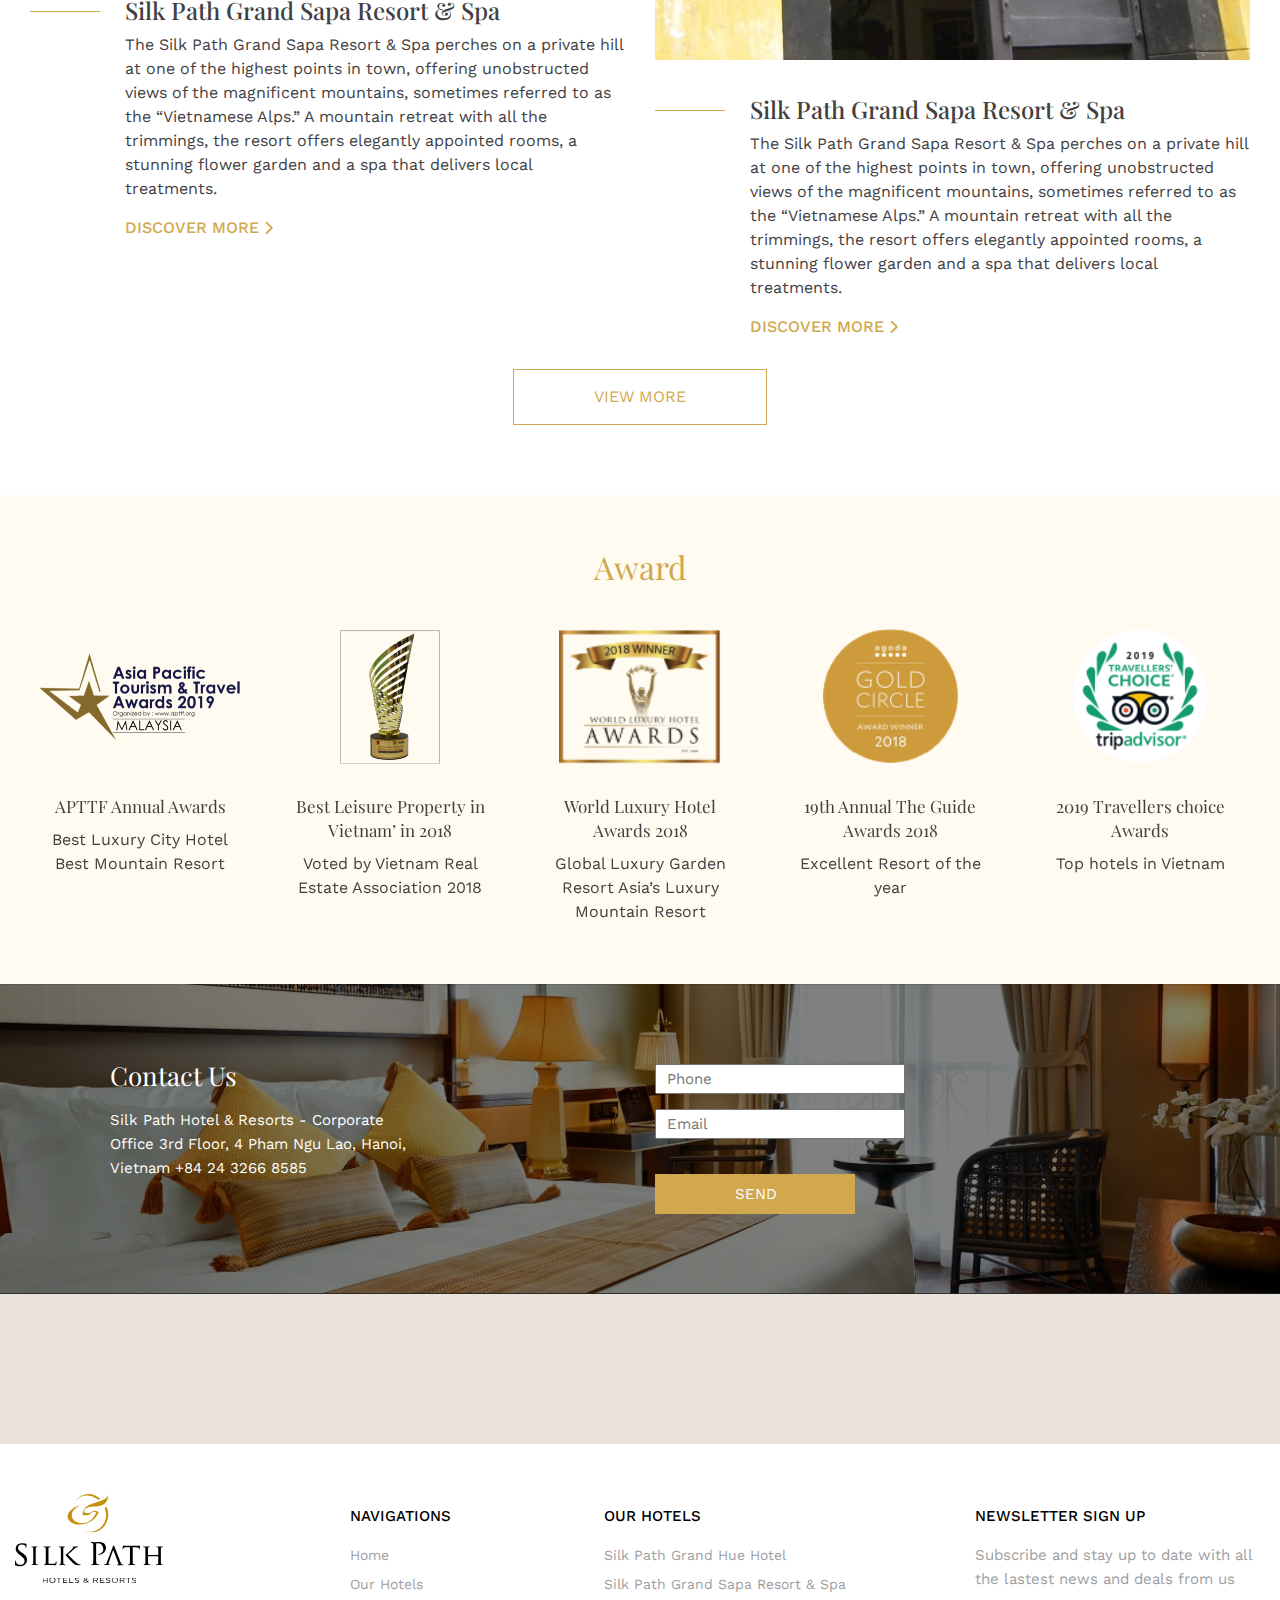
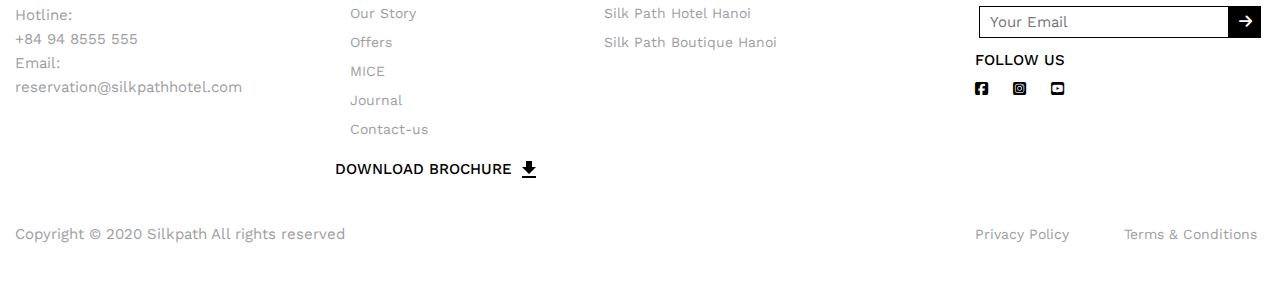
==== commit 09eaf255: "d" ====
--- a/index.html
+++ b/index.html
@@ -12,6 +12,7 @@
     <link rel="stylesheet" href="https://cdnjs.cloudflare.com/ajax/libs/OwlCarousel2/2.3.4/assets/owl.carousel.css" />
     <link rel="stylesheet" href="https://cdnjs.cloudflare.com/ajax/libs/OwlCarousel2/2.3.4/assets/owl.theme.default.min.css" />
     <link rel="stylesheet" href="https://cdnjs.cloudflare.com/ajax/libs/jqueryui/1.12.1/jquery-ui.min.css" />
+    <link rel="stylesheet" href="https://cdnjs.cloudflare.com/ajax/libs/fancybox/3.5.7/jquery.fancybox.css" />
     <link rel="stylesheet" href="./lib/css/style.css">
 </head>
 
@@ -868,12 +869,14 @@
         <div class="triggle-btn">
             s
         </div>
+        <a href="" id="backtotop"><i class="fa-solid fa-arrow-up-long"></i></a>
     </div>
     <script src="./lib/bootstrap/js/bootstrap.min.js"></script>
     <script src="./lib/js/jquery-3.6.0.min.js"></script>
 
     <script src="https://cdnjs.cloudflare.com/ajax/libs/OwlCarousel2/2.3.4/owl.carousel.min.js "></script>
     <script src="https://cdnjs.cloudflare.com/ajax/libs/jqueryui/1.12.1/jquery-ui.min.js"></script>
+    <script src="https://cdnjs.cloudflare.com/ajax/libs/fancybox/3.5.7/jquery.fancybox.min.js "></script>
     <script src="./lib/js/style.js"></script>
 </body>
 
--- a/lib/css/style.css
+++ b/lib/css/style.css
@@ -891,6 +891,11 @@
   grid-gap: 20px;
   margin-bottom: 50px;
 }
+section.gallery .tab-content .tab-pane .content-tab__main .item {
+  animation: zoomIn;
+  animation-duration: 1s;
+  animation-delay: 0.3s;
+}
 section.gallery .tab-content .tab-pane .content-tab__main .item:nth-child(odd) {
   grid-column: 1;
 }
@@ -1261,6 +1266,7 @@
   font-size: 34px;
   border: none !important;
   padding: 8px 20px !important;
+  text-transform: capitalize;
 }
 section.destination .nav-tabs .nav-link:not(:last-child)::before {
   position: absolute;
@@ -1366,8 +1372,206 @@
   background-size: cover;
 }
 
+.destination.gallery {
+  padding: 100px 0;
+}
+.destination.gallery .tab-content .tab-pane .gallery-main {
+  display: grid;
+  grid-gap: 30px;
+  grid-template-columns: repeat(auto-fit, minmax(300px, 1fr));
+  grid-auto-rows: 285px;
+}
+.destination.gallery .tab-content .tab-pane .gallery-main .gallery-item {
+  position: relative;
+  overflow: hidden;
+  border-radius: 8px;
+  animation: zoomIn;
+  animation-duration: 1s;
+  animation-delay: 0.3s;
+}
+.destination.gallery .tab-content .tab-pane .gallery-main .gallery-item img {
+  width: 100%;
+  height: 100%;
+  object-fit: cover;
+  transition: 0.3s;
+}
+.destination.gallery .tab-content .tab-pane .gallery-main .gallery-item:hover img {
+  transform: scale(1.15);
+  transition: 0.3s;
+}
+
+.dining .title-slide {
+  padding: 50px 0 30px;
+  text-align: center;
+}
+.dining .title-slide .bref-title {
+  font-size: 16px;
+  text-align: center;
+  width: 80%;
+  margin: 50px auto 20px;
+}
+@media (max-width: 991px) {
+  .dining .title-slide .bref-title {
+    width: 100%;
+  }
+}
+
+section.hotel-slide.dining {
+  padding: 20px 0 0;
+}
+section.hotel-slide.dining .dining-slide {
+  position: relative;
+}
+section.hotel-slide.dining .dining-slide .infor-time p {
+  font-size: 14px;
+  margin-bottom: 0;
+}
+section.hotel-slide.dining .dining-slide .infor-time p strong {
+  margin-right: 5px;
+  text-transform: capitalize;
+}
+@media (max-width: 768px) {
+  section.hotel-slide.dining .dining-slide .infor-time {
+    margin-bottom: 30px;
+  }
+}
+section.hotel-slide.dining .dining-slide .owl-item .item-cont {
+  opacity: 0;
+  padding-left: 0;
+}
+section.hotel-slide.dining .dining-slide .owl-item .item-cont .list-service {
+  display: flex;
+  align-items: center;
+  padding: 0;
+  padding-bottom: 10px;
+  font-size: 13px;
+}
+section.hotel-slide.dining .dining-slide .owl-item .item-cont .list-service img {
+  width: 24px;
+  margin-right: 10px;
+}
+section.hotel-slide.dining .dining-slide .owl-item .item-cont .btn-book__room {
+  display: inline-block;
+  margin-top: 30px;
+  font-size: 16px;
+  color: #000;
+  text-transform: uppercase;
+  padding: 10px 30px;
+  background: #EAE3DB;
+  transition: all 0.5s;
+}
+section.hotel-slide.dining .dining-slide .owl-item.center .item img {
+  transform: scale(1.15);
+}
+section.hotel-slide.dining .dining-slide .owl-item.center .item .item-cont {
+  margin: 30px -185px 0;
+  padding-top: 80px;
+  opacity: 1;
+}
+section.hotel-slide.dining .dining-slide .owl-item.center .item .item-cont::before {
+  top: 60px;
+  width: 100px;
+}
+@media (max-width: 768px) {
+  section.hotel-slide.dining .dining-slide .owl-item.center .item .item-cont {
+    margin: 50px 15px 0;
+    padding-top: 25px;
+  }
+  section.hotel-slide.dining .dining-slide .owl-item.center .item .item-cont::before {
+    top: 10px;
+  }
+}
+@media (max-width: 991px) {
+  section.hotel-slide.dining .dining-slide .owl-item.center .item .item-cont {
+    margin: 50px 15px 0;
+  }
+}
+section.hotel-slide.dining .dining-slide .item {
+  margin: 0 auto;
+  padding: 20px 0;
+}
+section.hotel-slide.dining .dining-slide .owl-nav button {
+  position: absolute;
+  top: 36%;
+  width: 50px;
+  height: 50px;
+  background-color: white;
+  color: #222020;
+  margin: 0;
+  box-shadow: 0px 0px 0px 1px rgba(0, 0, 0, 0.05);
+  transition: all 0.3s ease-in-out;
+}
+section.hotel-slide.dining .dining-slide .owl-nav button:focus {
+  outline: none;
+}
+section.hotel-slide.dining .dining-slide .owl-nav button:hover {
+  background-color: #D1A84D;
+}
+@media (max-width: 768px) {
+  section.hotel-slide.dining .dining-slide .owl-nav button {
+    display: none;
+  }
+}
+section.hotel-slide.dining .dining-slide .owl-nav button.owl-prev {
+  left: 30%;
+}
+section.hotel-slide.dining .dining-slide .owl-nav button.owl-prev::before {
+  content: "\f053";
+  position: absolute;
+  font-family: "fontawesome";
+  top: 50%;
+  left: 50%;
+  transform: translate(-50%, -50%);
+}
+section.hotel-slide.dining .dining-slide .owl-nav button.owl-prev span {
+  display: none;
+}
+section.hotel-slide.dining .dining-slide .owl-nav button.owl-next {
+  right: 30%;
+}
+section.hotel-slide.dining .dining-slide .owl-nav button.owl-next::before {
+  content: "\f054";
+  position: absolute;
+  font-family: "fontawesome";
+  top: 50%;
+  left: 50%;
+  transform: translate(-50%, -50%);
+}
+section.hotel-slide.dining .dining-slide .owl-nav button.owl-next span {
+  display: none;
+}
+section.hotel-slide.dining .dining-slide .owl-dots {
+  padding-bottom: 20px;
+  display: block;
+}
+section.hotel-slide.dining .dining-slide .owl-dots button {
+  position: relative;
+  width: 20px;
+  height: 20px;
+}
+section.hotel-slide.dining .dining-slide .owl-dots button::before {
+  content: "♦";
+  position: absolute;
+  font-family: "fontawesome";
+  top: 50%;
+  left: 50%;
+  font-size: 12px;
+  transform: translate(-50%, -50%);
+  opacity: 0.25;
+}
+section.hotel-slide.dining .dining-slide .owl-dots button:focus {
+  outline: none;
+}
+section.hotel-slide.dining .dining-slide .owl-dots button span {
+  display: none;
+}
+section.hotel-slide.dining .dining-slide .owl-dots button.active::before {
+  opacity: 0.75;
+  color: black;
+}
+
 .banner {
-  height: 45vh;
+  height: auto;
 }
 .banner img {
   height: 45vh;
@@ -1449,10 +1653,13 @@
 }
 section.contact .title-intro {
   font-size: 34px;
+  text-transform: capitalize;
 }
 section.contact .form-contact {
   padding: 60px 45px;
   box-shadow: 0px 0px 30px #00000014;
+  position: relative;
+  z-index: 1;
 }
 section.contact .form-contact .form-title {
   text-transform: uppercase;
@@ -1476,6 +1683,9 @@
   border-radius: 0;
   transition: border-color 0.15s ease-in-out, box-shadow 0.15s ease-in-out;
   position: relative;
+}
+section.contact .form-contact .form-control::placeholder {
+  text-transform: capitalize;
 }
 section.contact .form-contact .form-group {
   margin-bottom: 35px;
@@ -1603,6 +1813,24 @@
   }
 }
 
+section.contact.dining-reservation .form-contact .date-pick::before {
+  top: 10px;
+}
+section.contact.dining-reservation .form-contact .request {
+  height: 150px;
+}
+section.contact.dining-reservation .form-contact .custom-control-input {
+  position: absolute;
+  left: 0;
+  z-index: 1;
+  width: 1rem;
+  height: 1.25rem;
+  opacity: 0;
+}
+section.contact.dining-reservation .form-contact .form-btn {
+  text-align: right;
+}
+
 .footer {
   background: #fff;
   color: #9D9EA1;
@@ -1661,6 +1889,7 @@
 .footer .sub-contact {
   display: flex;
   align-items: center;
+  justify-content: center;
 }
 .footer .sub-contact .email-sub {
   border: solid 1px #000;
@@ -1824,6 +2053,30 @@
   box-shadow: 1px 2px 0px #fff;
 }
 
+#backtotop {
+  position: fixed;
+  bottom: 45px;
+  right: 45px;
+  width: 50px;
+  height: 50px;
+  border-radius: 50%;
+  background-color: black;
+  opacity: 0.6;
+  transition: 0.3s;
+  z-index: 1;
+}
+#backtotop i {
+  position: absolute;
+  top: 50%;
+  left: 50%;
+  transform: translate(-50%, -50%);
+  color: white;
+}
+#backtotop:hover {
+  opacity: 1;
+  transition: 0.3s;
+}
+
 body {
   font-family: "Work Sans", sans-serif;
   font-size: 16px;
